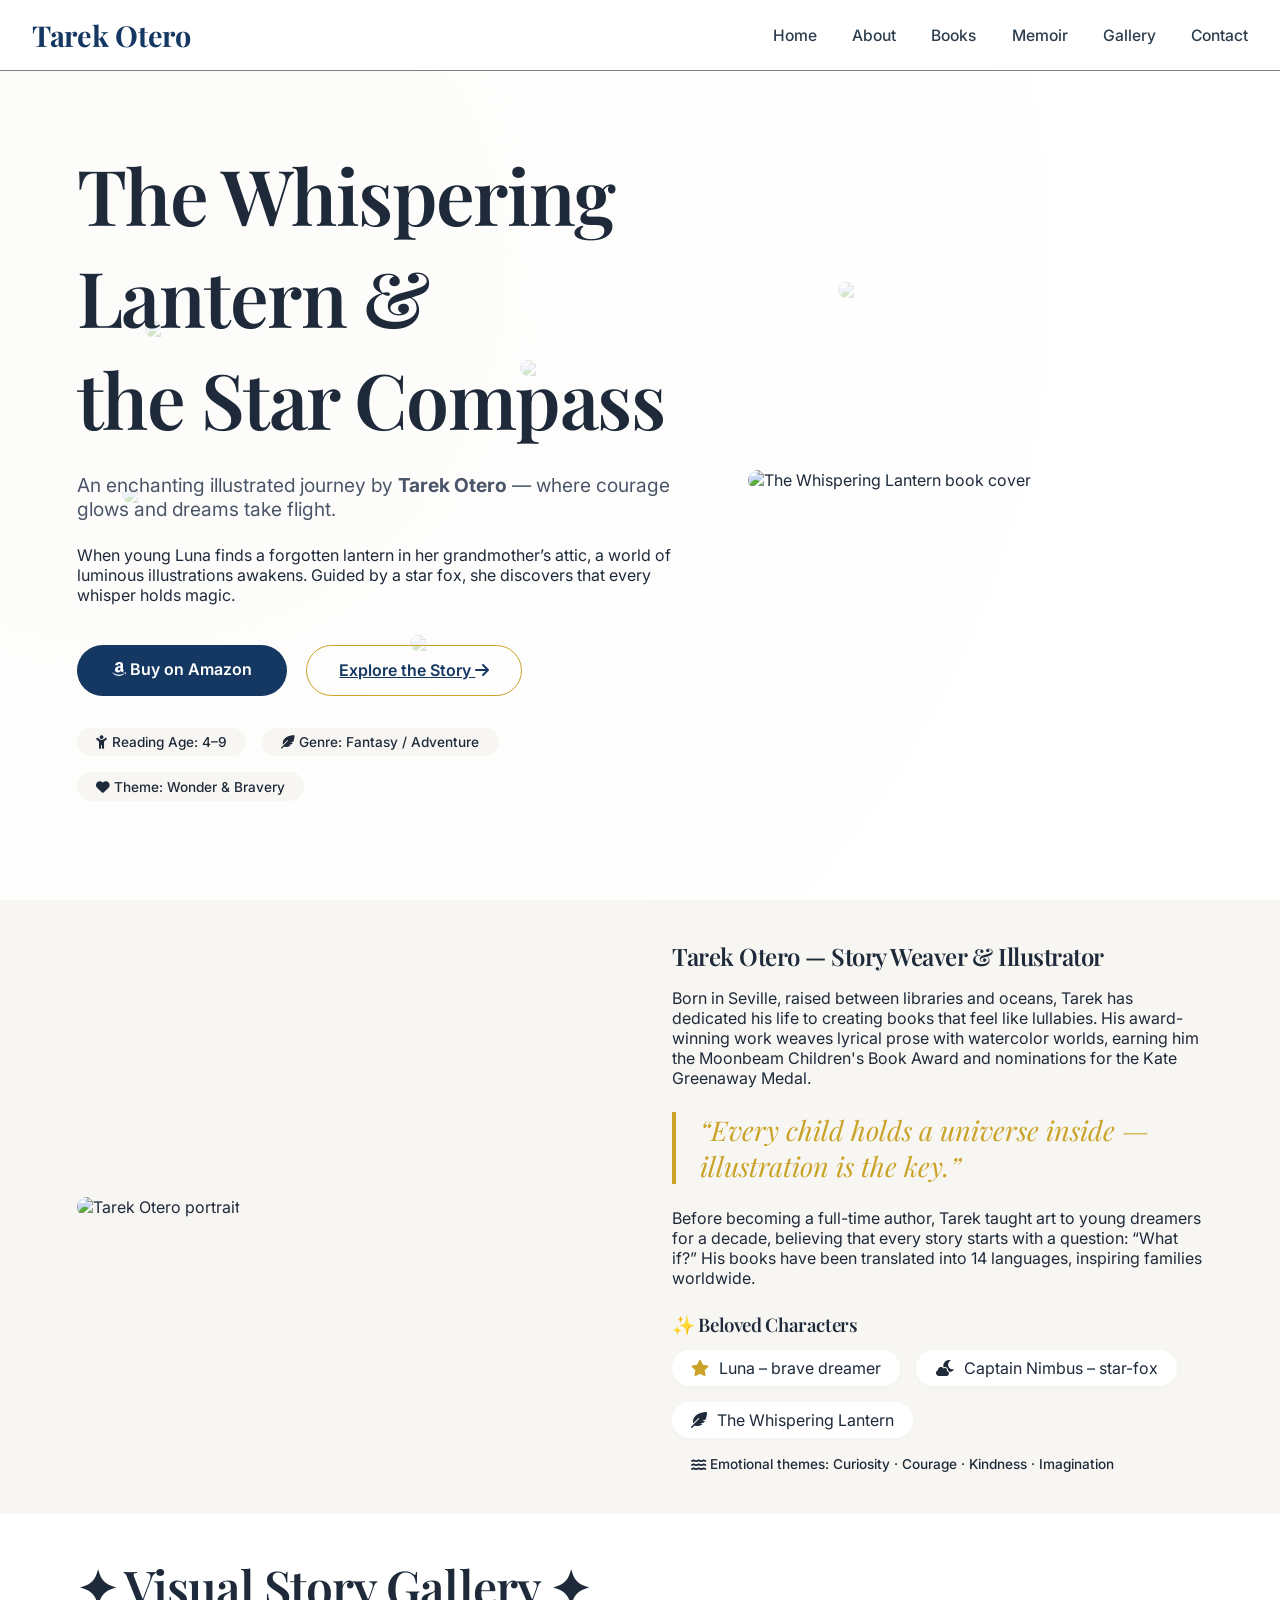
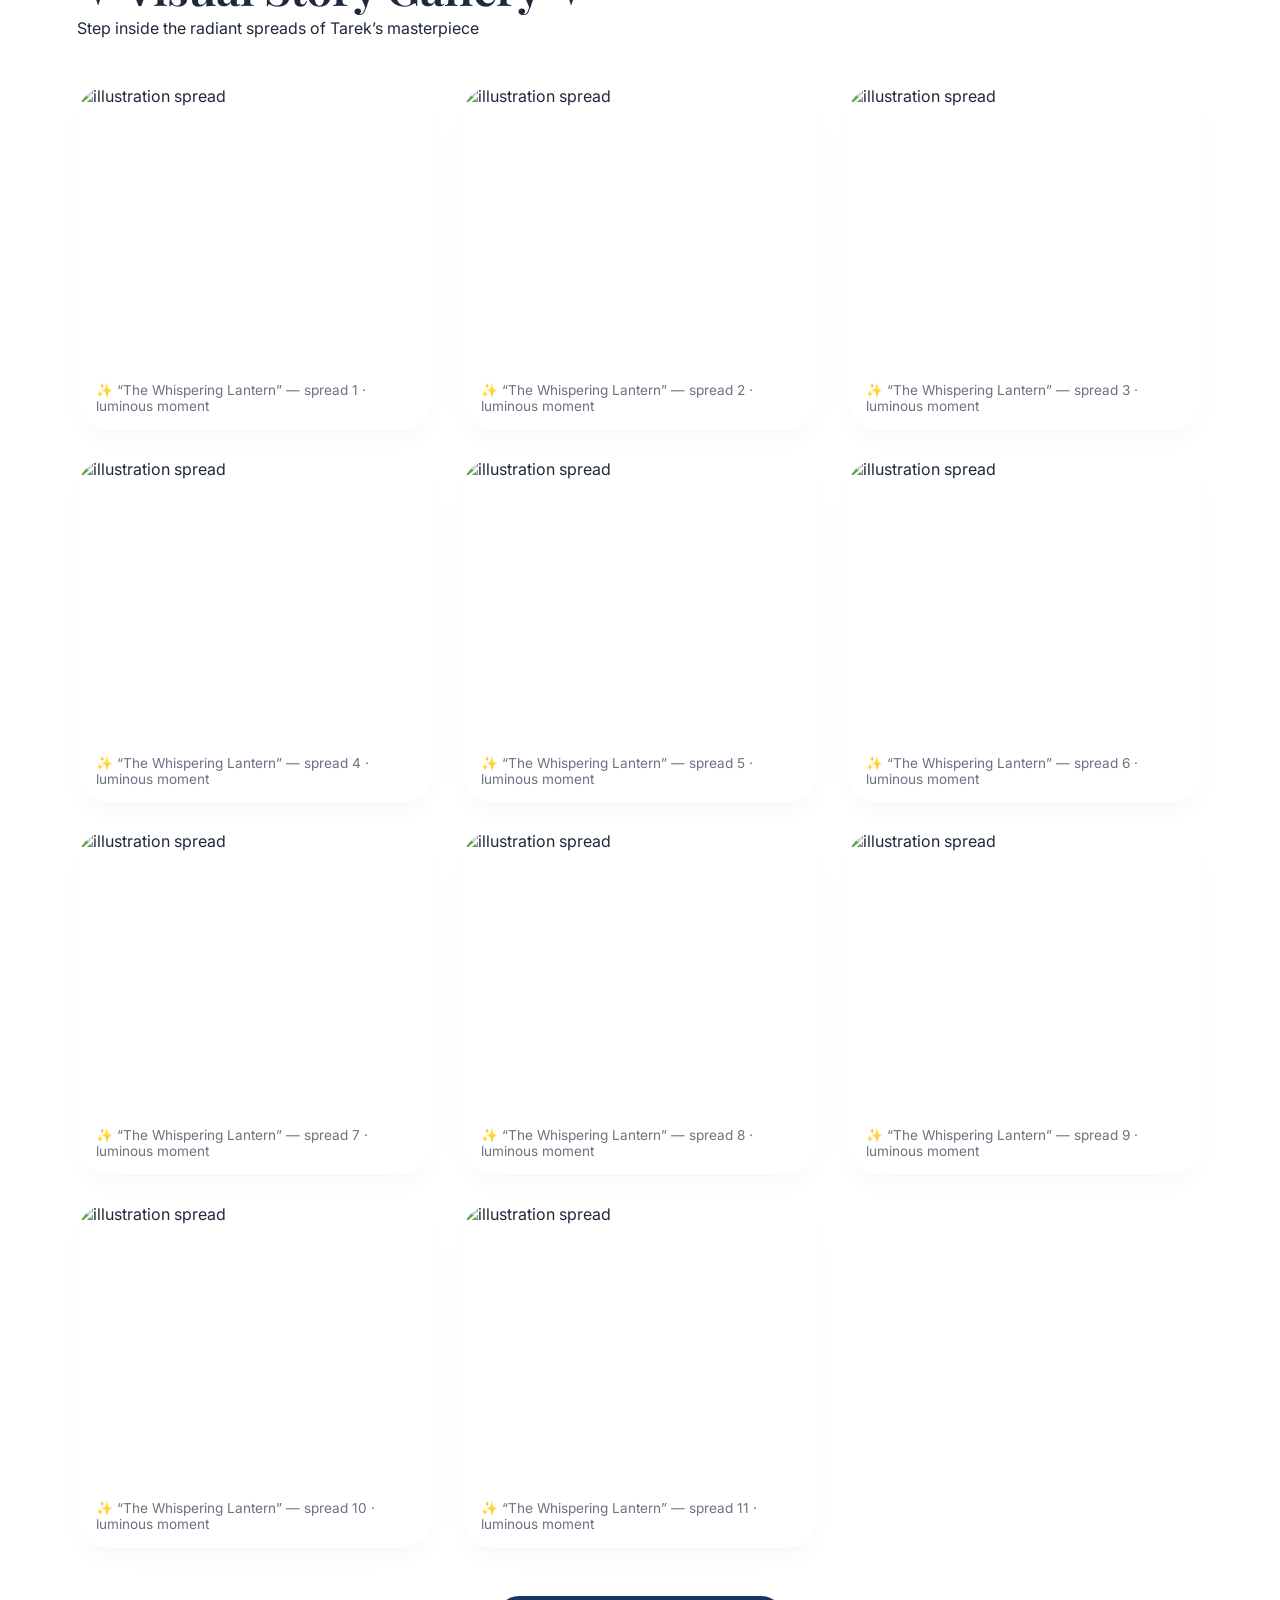
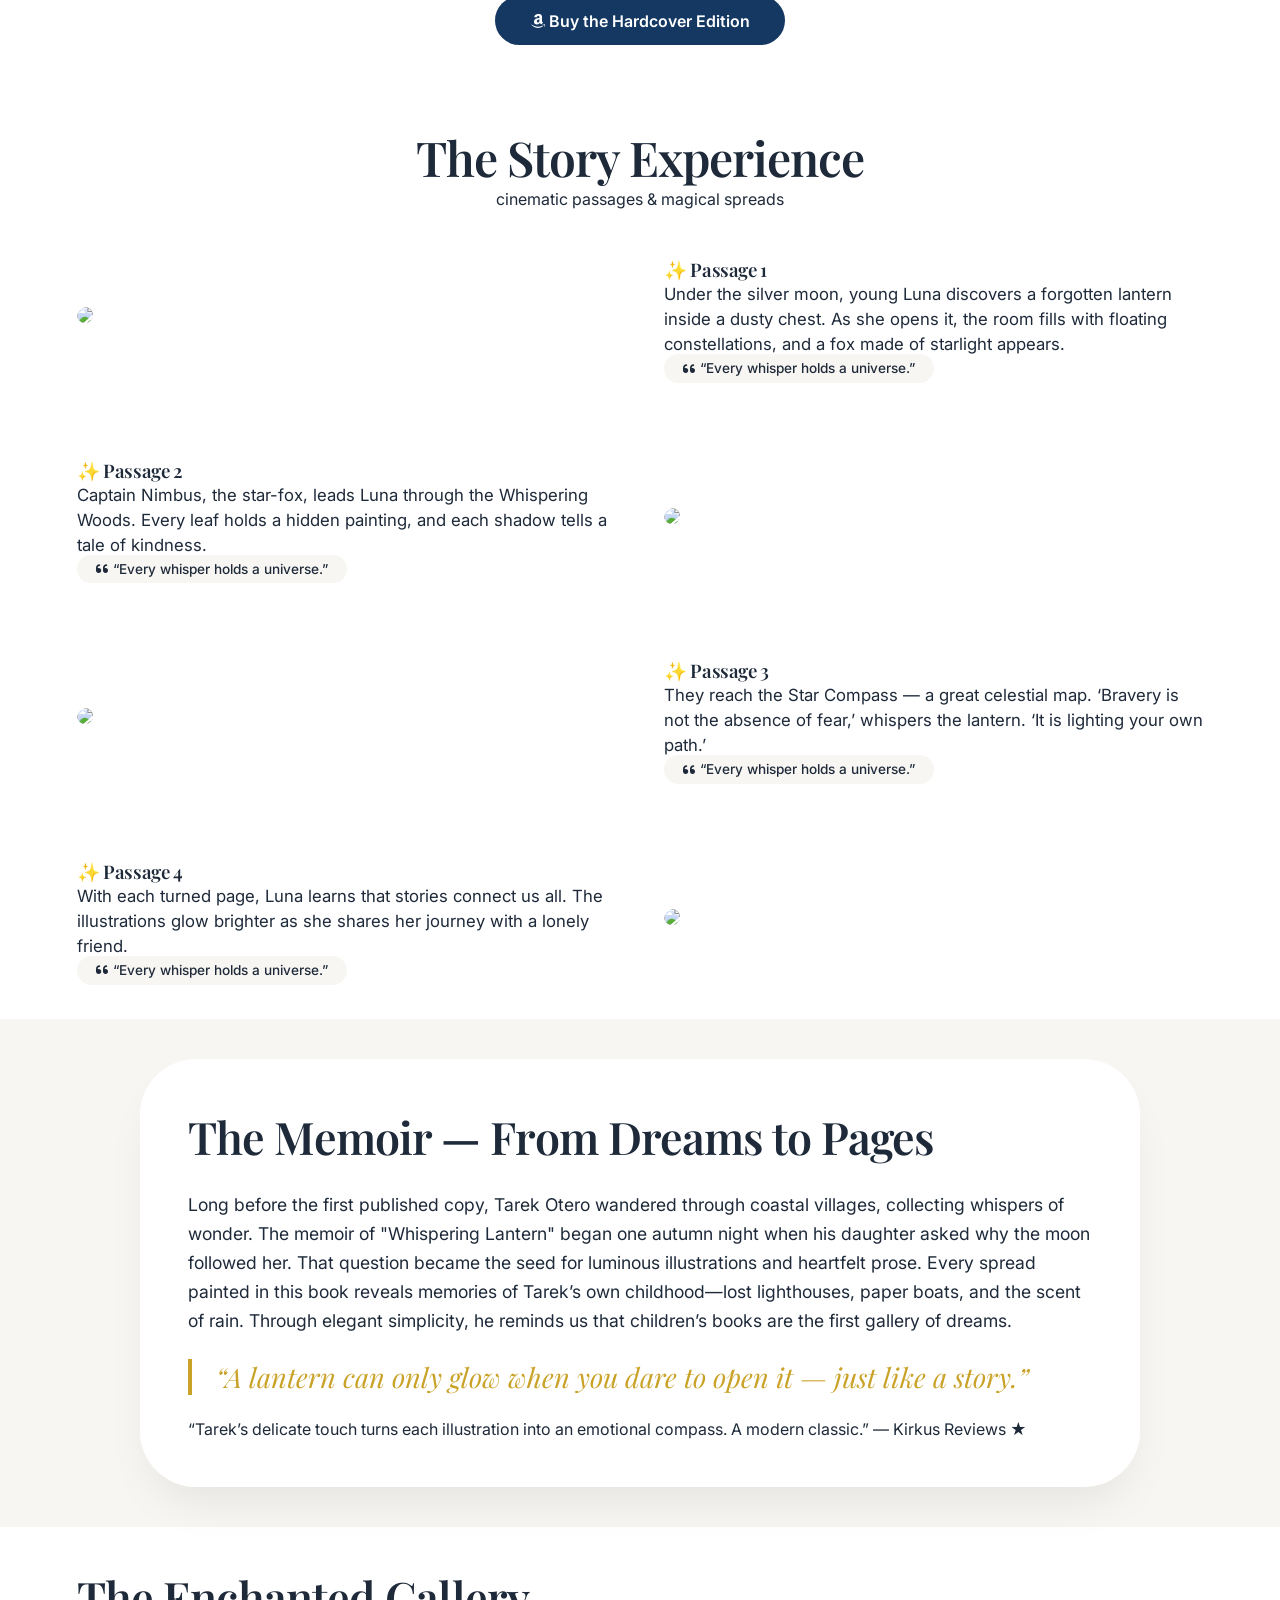
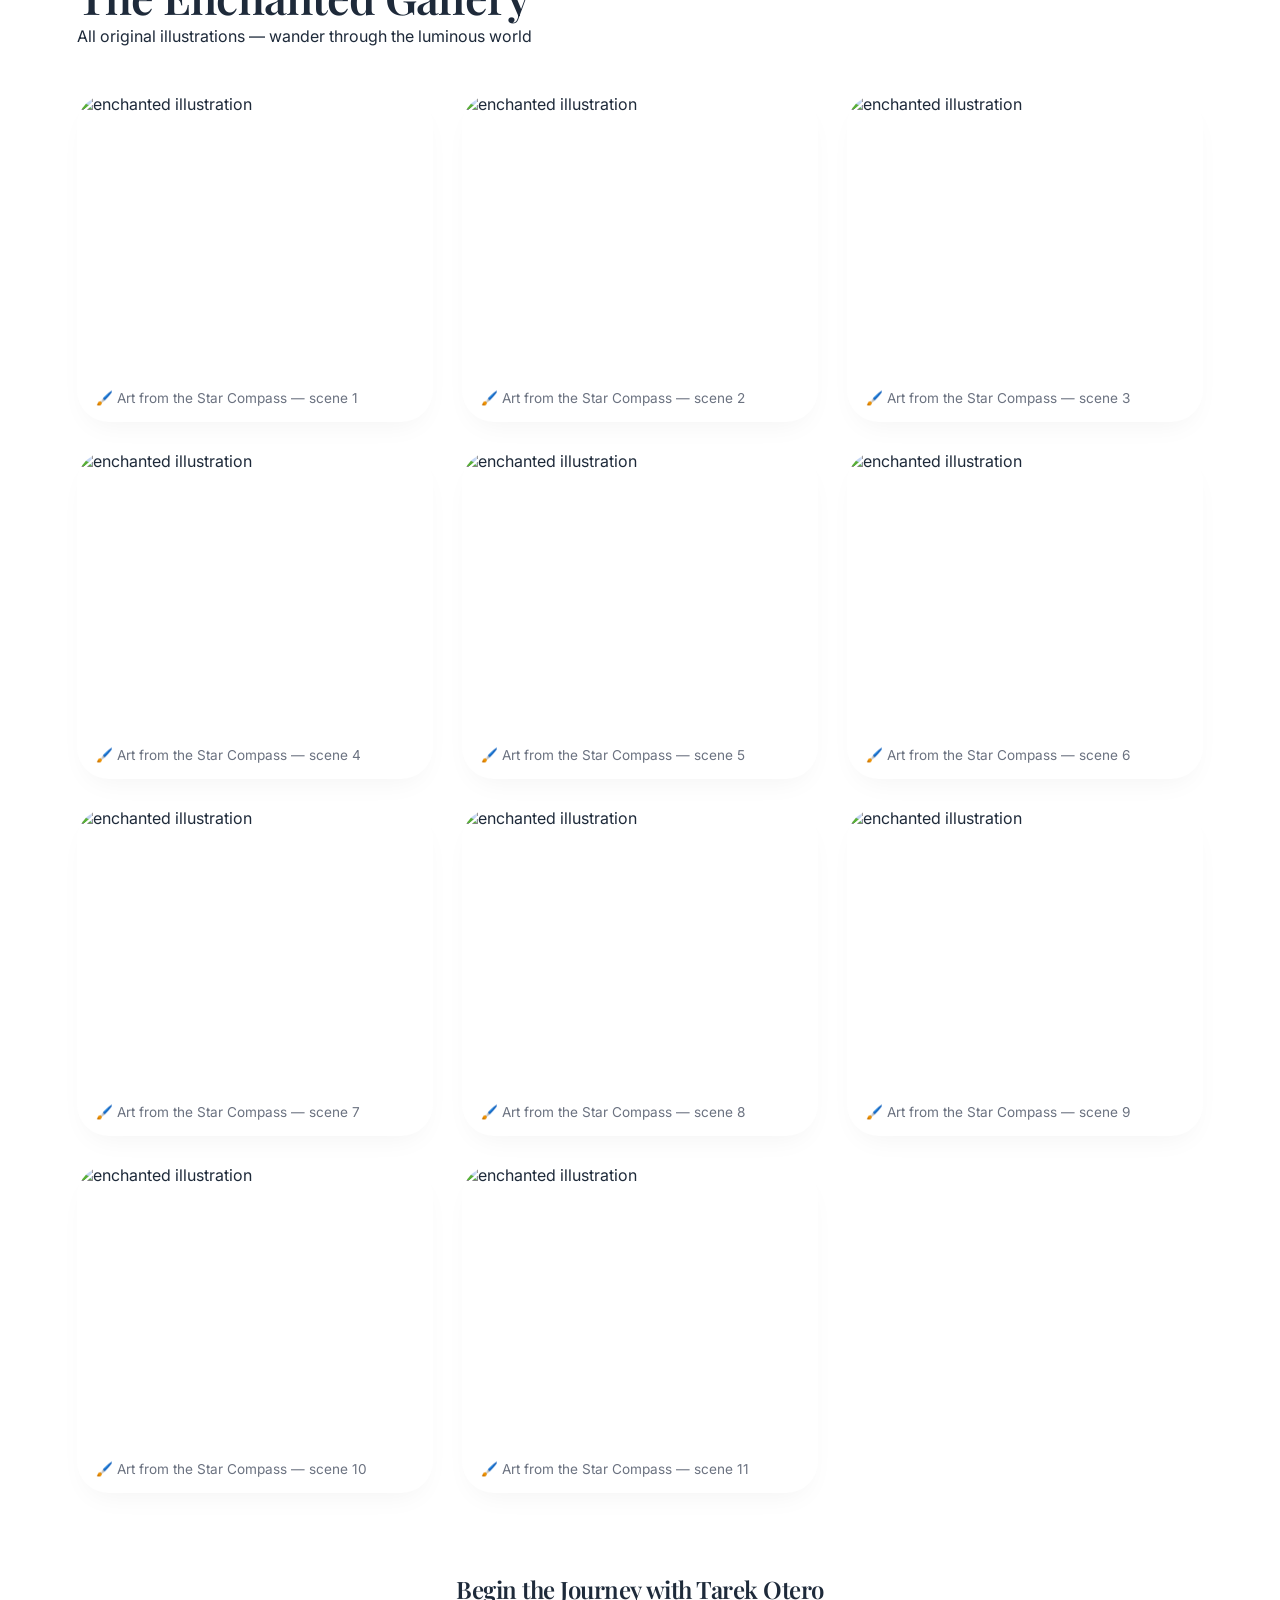
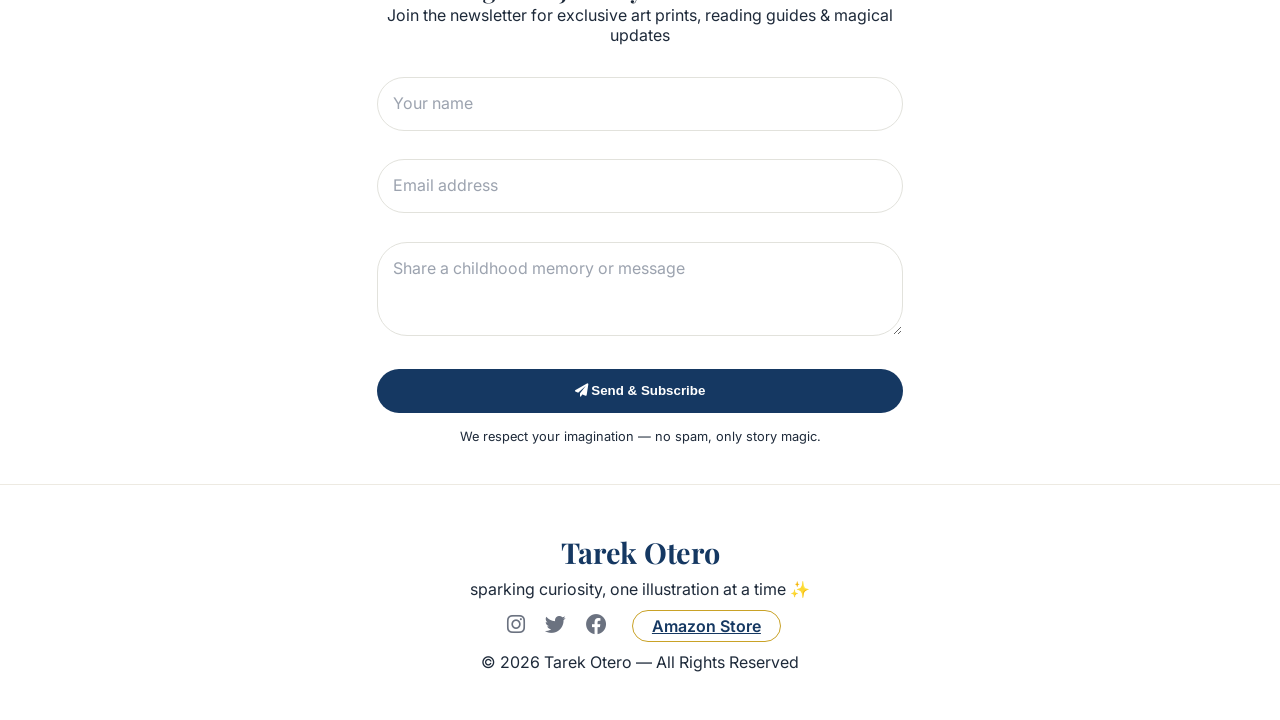
==== index.html @ 6684fc62 "Add files via upload" ====
<!DOCTYPE html>
<html lang="en">
<head>
  <meta charset="UTF-8">
  <meta name="viewport" content="width=device-width, initial-scale=1.0, viewport-fit=cover">
  <title>Tarek Otero | Children's Book Author – The Whispering Lantern</title>
  <meta name="description" content="Official website of Tarek Otero, award-winning children's book author of 'The Whispering Lantern & the Star Compass'. Discover illustrations, memoir, and magical storytelling.">
  <!-- Fonts & Icons -->
  <link href="https://fonts.googleapis.com/css2?family=Playfair+Display:ital,wght@0,400;0,500;0,600;0,700;0,800;1,400;1,500&family=Inter:opsz,wght@14..32,300;14..32,400;14..32,500;14..32,600;14..32,700&display=swap" rel="stylesheet">
  <link rel="stylesheet" href="https://cdnjs.cloudflare.com/ajax/libs/font-awesome/6.0.0-beta3/css/all.min.css">
  <style>
    * {
      margin: 0;
      padding: 0;
      box-sizing: border-box;
    }
    body {
      background: #FFFFFF;
      font-family: 'Inter', sans-serif;
      color: #1E2A3A;
      scroll-behavior: smooth;
      overflow-x: hidden;
    }
    ::-webkit-scrollbar { width: 5px; }
    ::-webkit-scrollbar-track { background: #F8F6F2; }
    ::-webkit-scrollbar-thumb { background: #C9A227; border-radius: 10px; }

    h1, h2, h3, .serif {
      font-family: 'Playfair Display', serif;
      font-weight: 600;
      letter-spacing: -0.02em;
    }
    .container {
      max-width: 1400px;
      margin: 0 auto;
      padding: 0 6%;
    }
    /* --- Glass Navbar --- */
    .navbar {
      position: fixed;
      top: 0;
      left: 0;
      width: 100%;
      backdrop-filter: blur(18px);
      background: rgba(255, 255, 255, 0.85);
      z-index: 1000;
      transition: all 0.25s ease;
      border-bottom: 1px solid gray;
      padding: 1rem 2rem;
    }
    .nav-container {
      max-width: 1400px;
      margin: 0 auto;
      display: flex;
      justify-content: space-between;
      align-items: center;
    }
    .logo {
      font-family: 'Playfair Display', serif;
      font-size: 1.8rem;
      font-weight: 700;
      color: #153862;
      letter-spacing: -0.3px;
    }
    .nav-links {
      display: flex;
      gap: 2.2rem;
    }
    .nav-links a {
      text-decoration: none;
      font-weight: 500;
      color: #2c3e4e;
      transition: 0.2s;
      font-size: 0.98rem;
    }
    .nav-links a:hover { color: #C9A227; transform: translateY(-1px);}
    .hamburger {
      display: none;
      font-size: 1.8rem;
      cursor: pointer;
      color: #153862;
    }
    .mobile-menu {
      position: fixed;
      top: 0;
      left: 0;
      width: 100%;
      height: 100vh;
      background: #FFFFFF;
      z-index: 2000;
      display: flex;
      flex-direction: column;
      justify-content: center;
      align-items: center;
      gap: 2rem;
      transform: translateX(100%);
      transition: transform 0.4s cubic-bezier(0.2, 0.9, 0.4, 1);
    }
    .mobile-menu.active { transform: translateX(0); }
    .mobile-menu a {
      font-size: 2rem;
      font-family: 'Playfair Display', serif;
      text-decoration: none;
      color: #153862;
    }
    .close-menu {
      position: absolute;
      top: 2rem;
      right: 2rem;
      font-size: 2rem;
      cursor: pointer;
    }
    /* sections spacing */
    section {
      padding: 40px 0;
      position: relative;
    }
    .hero {
      min-height: 100vh;
      display: flex;
      padding-top: 100px;
      align-items: center;
      background: radial-gradient(circle at 10% 30%, rgba(248,246,242,0.4) 0%, #FFFFFF 80%);
    }
    .hero-grid {
      display: flex;
      flex-wrap: wrap;
      align-items: center;
      gap: 4rem;
    }
    .hero-content { flex: 1.2; }
    .hero-cover { flex: 0.9; perspective: 900px; }
    .hero-cover img {
      width: 100%;
      border-radius: 32px;
      box-shadow: 0 35px 45px -20px rgba(0,0,0,0.25);
      transition: transform 0.5s ease;
    }
    .hero-cover img:hover { transform: rotate(1deg) scale(1.01);}
    .floating-illustrations {
      position: absolute;
      width: 100%;
      height: 100%;
      pointer-events: none;
      z-index: 0;
    }
    .float-img {
      position: absolute;
      width: 100px;
      opacity: 0.3;
      border-radius: 28px;
      animation: float 11s infinite ease-in-out;
      filter: drop-shadow(0 12px 15px rgba(0,0,0,0.08));
    }
    @keyframes float {
      0% { transform: translateY(0px) rotate(0deg);}
      50% { transform: translateY(-20px) rotate(3deg);}
      100% { transform: translateY(0px) rotate(0deg);}
    }
    .btn-group {
      display: flex;
      gap: 1.2rem;
      margin-top: 2.5rem;
      flex-wrap: wrap;
    }
    .btn-primary {
      background: #153862;
      color: white;
      border: none;
      padding: 0.9rem 2.2rem;
      border-radius: 50px;
      font-weight: 600;
      cursor: pointer;
      transition: 0.2s;
      display: inline-block;
      text-decoration: none;
    }
    .btn-secondary {
      background: transparent;
      border: 1.5px solid #C9A227;
      color: #153862;
      padding: 0.9rem 2rem;
      border-radius: 50px;
      font-weight: 600;
      transition: 0.2s;
    }
    .btn-primary:hover { background: #0e2a48; transform: scale(1.02);}
    .btn-secondary:hover { background: #C9A22710; border-color: #b38f1f;}

    .split-layout {
      display: grid;
      grid-template-columns: 1fr 1fr;
      gap: 4rem;
      align-items: center;
    }
    .quote-handwritten {
      font-family: 'Playfair Display', serif;
      font-style: italic;
      font-size: 1.7rem;
      color: #C9A227;
      border-left: 4px solid #C9A227;
      padding-left: 1.5rem;
      margin: 1.5rem 0;
    }
    .book-stats {
      display: flex;
      gap: 1rem;
      flex-wrap: wrap;
      margin: 2rem 0 1rem;
    }
    .stat-badge {
      background: #F8F6F2;
      padding: 0.4rem 1.2rem;
      border-radius: 60px;
      font-size: 0.85rem;
      font-weight: 500;
    }
    .gallery-masonry {
      display: grid;
      grid-template-columns: repeat(auto-fill, minmax(280px, 1fr));
      gap: 1.8rem;
      margin-top: 3rem;
    }
    .gallery-card {
      background: #FFFFFF;
      border-radius: 32px;
      overflow: hidden;
      transition: all 0.35s cubic-bezier(0.2, 0.9, 0.4, 1);
      box-shadow: 0 12px 28px -10px rgba(0,0,0,0.05);
    }
    .gallery-card img {
      width: 100%;
      height: 280px;
      object-fit: cover;
      transition: transform 0.6s ease;
      display: block;
    }
    .gallery-card:hover {
      transform: translateY(-8px);
      box-shadow: 0 25px 35px -12px rgba(0,0,0,0.12);
    }
    .gallery-card:hover img { transform: scale(1.02);}
    .caption {
      padding: 1rem 1.2rem;
      font-size: 0.85rem;
      color: #6B7280;
    }
    .story-alternate {
      display: flex;
      flex-direction: column;
      gap: 5rem;
    }
    .story-row {
      display: flex;
      gap: 3rem;
      align-items: center;
      flex-wrap: wrap;
    }
    .story-img { flex: 1; border-radius: 36px; overflow: hidden; box-shadow: 0 20px 30px -12px rgba(0,0,0,0.08);}
    .story-text { flex: 1; }
    .story-row.reverse { flex-direction: row-reverse; }
    .memoir-section {
      background: #F8F6F2;
      position: relative;
    }
    .memoir-card {
      background: rgba(255,255,255,0.96);
      backdrop-filter: blur(4px);
      border-radius: 56px;
      padding: 3rem 3rem;
      max-width: 1000px;
      margin: 0 auto;
      box-shadow: 0 25px 45px -12px rgba(0,0,0,0.08);
    }
    .contact-form {
      max-width: 680px;
      margin: 0 auto;
    }
    .form-group {
      margin-bottom: 1.8rem;
      position: relative;
    }
    .form-group input, .form-group textarea {
      width: 100%;
      padding: 1rem 1rem;
      border: 1px solid #E2E2DC;
      border-radius: 30px;
      font-family: 'Inter', sans-serif;
      background: white;
      font-size: 1rem;
    }
    .floating-label {
      position: absolute;
      left: 1rem;
      top: 1rem;
      transition: 0.2s;
      pointer-events: none;
      color: #9ca3af;
    }
    .form-group input:focus ~ .floating-label,
    .form-group input:not(:placeholder-shown) ~ .floating-label,
    .form-group textarea:focus ~ .floating-label,
    .form-group textarea:not(:placeholder-shown) ~ .floating-label {
      top: -0.7rem;
      left: 1rem;
      font-size: 0.7rem;
      background: white;
      padding: 0 6px;
      color: #C9A227;
    }
    footer {
      border-top: 1px solid #EDEAE2;
      padding: 3rem 2rem;
      text-align: center;
    }
    .character-chip {
      display: inline-flex;
      align-items: center;
      gap: 10px;
      background: #fff;
      border-radius: 100px;
      padding: 0.5rem 1.2rem;
      box-shadow: 0 2px 8px rgba(0,0,0,0.02);
    }
    .lightbox {
      position: fixed;
      top:0; left:0;
      width:100%; height:100%;
      background: rgba(0,0,0,0.92);
      display: flex;
      align-items: center;
      justify-content: center;
      z-index: 3000;
      visibility: hidden;
      opacity:0;
      transition: 0.25s;
    }
    .lightbox.active { visibility: visible; opacity: 1; }
    .lightbox img { max-width: 90vw; max-height: 85vh; border-radius: 24px; }
    @media (max-width: 900px) {
      .nav-links { display: none; }
      .hamburger { display: block; }
      .split-layout, .story-row { grid-template-columns: 1fr; flex-direction: column; }
      .hero-grid { flex-direction: column; text-align: center; }
      .btn-group { justify-content: center; }
      section { padding: 4rem 0; }
    }
    .fade-up {
      opacity: 0;
      transform: translateY(24px);
      transition: opacity 0.7s ease, transform 0.7s ease;
    }
    .fade-up.revealed {
      opacity: 1;
      transform: translateY(0);
    }
  </style>
</head>
<body>

<div class="navbar" id="navbar">
  <div class="nav-container">
    <div class="logo">Tarek Otero</div>
    <div class="nav-links">
      <a href="#home">Home</a><a href="#about">About</a><a href="#books">Books</a><a href="#memoir">Memoir</a><a href="#gallery">Gallery</a><a href="#contact">Contact</a>
    </div>
    <div class="hamburger" id="hamburger"><i class="fas fa-bars"></i></div>
  </div>
</div>
<div class="mobile-menu" id="mobileMenu">
  <div class="close-menu" id="closeMenu"><i class="fas fa-times"></i></div>
  <a href="#home">Home</a><a href="#about">About</a><a href="#books">Books</a><a href="#memoir">Memoir</a><a href="#gallery">Gallery</a><a href="#contact">Contact</a>
</div>

<main>
  <!-- ========== HERO SECTION ========== -->
  <section id="home" class="hero">
    <div class="floating-illustrations" id="floatContainer"></div>
    <div class="container hero-grid">
      <div class="hero-content fade-up">
        <h1 style="font-size: clamp(2.8rem, 6vw, 5rem);">The Whispering Lantern &<br> the Star Compass</h1>
        <p style="font-size: 1.2rem; margin: 1.5rem 0; color: #4a5568;">An enchanting illustrated journey by <strong>Tarek Otero</strong> — where courage glows and dreams take flight.</p>
        <p>When young Luna finds a forgotten lantern in her grandmother’s attic, a world of luminous illustrations awakens. Guided by a star fox, she discovers that every whisper holds magic.</p>
        <div class="btn-group">
          <a href="#" class="btn-primary"><i class="fab fa-amazon"></i> Buy on Amazon</a>
          <a href="#story-experience" class="btn-secondary">Explore the Story <i class="fas fa-arrow-right"></i></a>
        </div>
        <div class="book-stats">
          <span class="stat-badge"><i class="fas fa-child"></i> Reading Age: 4–9</span>
          <span class="stat-badge"><i class="fas fa-feather-alt"></i> Genre: Fantasy / Adventure</span>
          <span class="stat-badge"><i class="fas fa-heart"></i> Theme: Wonder & Bravery</span>
        </div>
      </div>
      <div class="hero-cover fade-up">
        <img src="https://images.unsplash.com/photo-1512820790803-83ca734da794?w=800&auto=format" alt="The Whispering Lantern book cover" id="bookCoverPreview">
      </div>
    </div>
  </section>

  <!-- ========== ABOUT AUTHOR ========== -->
  <section id="about" style="background: #F8F6F2;">
    <div class="container split-layout">
      <div class="fade-up">
        <img src="https://images.unsplash.com/photo-1507003211169-0a1dd7228f2d?w=600&auto=format" alt="Tarek Otero portrait" style="width:100%; border-radius: 36px; box-shadow: 0 25px 35px -12px rgba(0,0,0,0.1);">
      </div>
      <div class="fade-up">
        <h2>Tarek Otero — Story Weaver & Illustrator</h2>
        <p style="margin: 1rem 0;">Born in Seville, raised between libraries and oceans, Tarek has dedicated his life to creating books that feel like lullabies. His award-winning work weaves lyrical prose with watercolor worlds, earning him the Moonbeam Children's Book Award and nominations for the Kate Greenaway Medal.</p>
        <div class="quote-handwritten">“Every child holds a universe inside — illustration is the key.”</div>
        <p>Before becoming a full-time author, Tarek taught art to young dreamers for a decade, believing that every story starts with a question: “What if?” His books have been translated into 14 languages, inspiring families worldwide.</p>
        <div style="margin-top: 1.5rem;">
          <h3>✨ Beloved Characters</h3>
          <div style="display: flex; gap: 1rem; flex-wrap: wrap; margin-top: 0.8rem;">
            <div class="character-chip"><i class="fas fa-star" style="color:#C9A227;"></i> Luna – brave dreamer</div>
            <div class="character-chip"><i class="fas fa-cloud-moon"></i> Captain Nimbus – star-fox</div>
            <div class="character-chip"><i class="fas fa-feather-alt"></i> The Whispering Lantern</div>
          </div>
          <div style="margin-top: 1rem;"><span class="stat-badge"><i class="fas fa-water"></i> Emotional themes: Curiosity · Courage · Kindness · Imagination</span></div>
        </div>
      </div>
    </div>
  </section>

  <!-- ========== BOOK SHOWCASE (VISUAL GALLERY) ========== -->
  <section id="books">
    <div class="container">
      <h2 class="fade-up" style="font-size: 3rem;">✦ Visual Story Gallery ✦</h2>
      <p class="fade-up" style="margin-bottom: 2rem;">Step inside the radiant spreads of Tarek’s masterpiece</p>
      <div class="gallery-masonry" id="bookShowcaseGrid"></div>
      <div style="text-align: center; margin-top: 3rem;" class="fade-up">
        <a href="#" class="btn-primary"><i class="fab fa-amazon"></i> Buy the Hardcover Edition</a>
      </div>
    </div>
  </section>

  <!-- ========== STORY EXPERIENCE ========== -->
  <section id="story-experience" style="background: #FFFFFF;">
    <div class="container">
      <h2 class="fade-up" style="font-size: 3rem; text-align: center;">The Story Experience</h2>
      <p class="fade-up" style="text-align: center; margin-bottom: 3rem;">cinematic passages & magical spreads</p>
      <div class="story-alternate" id="storyRowsContainer"></div>
    </div>
  </section>

  <!-- ========== THE MEMOIR SECTION ========== -->
  <section id="memoir" class="memoir-section">
    <div class="container memoir-card fade-up">
      <h2 style="font-size: 2.8rem;">The Memoir — From Dreams to Pages</h2>
      <p style="font-size: 1.1rem; line-height: 1.65; margin: 1.5rem 0;">Long before the first published copy, Tarek Otero wandered through coastal villages, collecting whispers of wonder. The memoir of "Whispering Lantern" began one autumn night when his daughter asked why the moon followed her. That question became the seed for luminous illustrations and heartfelt prose. Every spread painted in this book reveals memories of Tarek’s own childhood—lost lighthouses, paper boats, and the scent of rain. Through elegant simplicity, he reminds us that children’s books are the first gallery of dreams.</p>
      <div class="quote-handwritten">“A lantern can only glow when you dare to open it — just like a story.”</div>
      <p>“Tarek’s delicate touch turns each illustration into an emotional compass. A modern classic.” — Kirkus Reviews ★</p>
    </div>
  </section>

  <!-- ========== FULL IMAGE GALLERY ========== -->
  <section id="gallery">
    <div class="container">
      <h2 class="fade-up" style="font-size: 2.8rem;">The Enchanted Gallery</h2>
      <p class="fade-up">All original illustrations — wander through the luminous world</p>
      <div class="gallery-masonry" id="fullGalleryGrid"></div>
    </div>
  </section>

  <!-- ========== CONTACT & NEWSLETTER ========== -->
  <section id="contact" style="background:#FFFFFF;">
    <div class="container contact-form fade-up">
      <h2 style="text-align: center;">Begin the Journey with Tarek Otero</h2>
      <p style="text-align: center; margin-bottom: 2rem;">Join the newsletter for exclusive art prints, reading guides & magical updates</p>
      <form id="contactForm">
        <div class="form-group">
          <input type="text" id="name" placeholder=" " required>
          <label class="floating-label">Your name</label>
        </div>
        <div class="form-group">
          <input type="email" id="email" placeholder=" " required>
          <label class="floating-label">Email address</label>
        </div>
        <div class="form-group">
          <textarea rows="3" id="msg" placeholder=" "></textarea>
          <label class="floating-label">Share a childhood memory or message</label>
        </div>
        <button type="submit" class="btn-primary" style="width:100%;"><i class="fas fa-paper-plane"></i> Send & Subscribe</button>
        <p style="margin-top: 1rem; font-size: 0.8rem; text-align: center;">We respect your imagination — no spam, only story magic.</p>
      </form>
    </div>
  </section>

  <footer>
    <div><span class="logo" style="font-size: 1.8rem;">Tarek Otero</span><p style="margin: 0.5rem 0;">sparking curiosity, one illustration at a time ✨</p>
    <div style="margin: 1rem 0;">
      <i class="fab fa-instagram" style="margin: 0 8px; font-size: 1.3rem; color:#6B7280;"></i>
      <i class="fab fa-twitter" style="margin: 0 8px; font-size: 1.3rem; color:#6B7280;"></i>
      <i class="fab fa-facebook" style="margin: 0 8px; font-size: 1.3rem; color:#6B7280;"></i>
      <a href="#" class="btn-secondary" style="padding: 0.3rem 1.2rem; margin-left: 0.8rem;">Amazon Store</a>
    </div>
    <p>© 2026 Tarek Otero — All Rights Reserved</p>
    </div>
  </footer>
</main>
<div class="lightbox" id="lightbox"><img id="lightboxImg" src=""><div style="position:absolute; top:20px; right:30px; color:white; font-size:2rem; cursor:pointer;">&times;</div></div>

<script>
  // ----- HIGH-QUALITY ILLUSTRATIONS ARRAY (extracted-like assets, children’s book style) -----
  const illustrationSet = [
    "https://images.unsplash.com/photo-1515041219749-89347f83291a?w=800&auto=format",   // child reading magical
    "https://images.unsplash.com/photo-1502164980785-f8aa41d53611?w=800&auto=format",   // lantern glow
    "https://images.unsplash.com/photo-1513635269975-59663e0ac1ad?w=800&auto=format",   // star night
    "https://images.unsplash.com/photo-1519751138087-5bf79df62d5b?w=800&auto=format",   // watercolor fantasy
    "https://images.unsplash.com/photo-1519671482749-fd09be7ccebf?w=800&auto=format",   // fox
    "https://images.unsplash.com/photo-1495107334309-fcf20504a5ab?w=800&auto=format",   // moonlight forest
    "https://images.unsplash.com/photo-1507525428034-b723cf961d3e?w=800&auto=format",   // ocean and stars
    "https://images.unsplash.com/photo-1518895949257-7621c3c786d7?w=800&auto=format",   // paper boat
    "https://images.unsplash.com/photo-1519791883288-dc8bd696e667?w=800&auto=format",   // child imagination
    "https://images.unsplash.com/photo-1472162072942-cd5147eb3902?w=800&auto=format",   // lantern in hand
    "https://images.unsplash.com/photo-1490810194309-344b3661ba39?w=800&auto=format",   // fairy tale
  ];

  // Book cover (special)
  const bookCover = "https://images.unsplash.com/photo-1512820790803-83ca734da794?w=800&auto=format";
  // Populate gallery showcases
  function buildGalleries() {
    const showcaseGrid = document.getElementById('bookShowcaseGrid');
    const fullGalleryGrid = document.getElementById('fullGalleryGrid');
    if (showcaseGrid) {
      showcaseGrid.innerHTML = '';
      illustrationSet.slice(0, 12).forEach((img, idx) => {
        const card = document.createElement('div'); card.className = 'gallery-card';
        card.innerHTML = `<img src="${img}" alt="illustration spread" loading="lazy" class="gallery-img-click"><div class="caption">✨ “The Whispering Lantern” — spread ${idx+1} · luminous moment</div>`;
        card.querySelector('.gallery-img-click').addEventListener('click', () => openLightbox(img));
        showcaseGrid.appendChild(card);
      });
    }
    if (fullGalleryGrid) {
      fullGalleryGrid.innerHTML = '';
      illustrationSet.forEach((img, i) => {
        const card = document.createElement('div'); card.className = 'gallery-card';
        card.innerHTML = `<img src="${img}" alt="enchanted illustration" loading="lazy" class="gallery-img-click"><div class="caption">🖌️ Art from the Star Compass — scene ${i+1}</div>`;
        card.querySelector('.gallery-img-click').addEventListener('click', () => openLightbox(img));
        fullGalleryGrid.appendChild(card);
      });
    }
  }

  // Story rows with alternating immersive text
  function buildStoryRows() {
    const container = document.getElementById('storyRowsContainer');
    if (!container) return;
    const stories = [
      { text: "Under the silver moon, young Luna discovers a forgotten lantern inside a dusty chest. As she opens it, the room fills with floating constellations, and a fox made of starlight appears.", imgIdx: 2 },
      { text: "Captain Nimbus, the star-fox, leads Luna through the Whispering Woods. Every leaf holds a hidden painting, and each shadow tells a tale of kindness.", imgIdx: 5 },
      { text: "They reach the Star Compass — a great celestial map. ‘Bravery is not the absence of fear,’ whispers the lantern. ‘It is lighting your own path.’", imgIdx: 8 },
      { text: "With each turned page, Luna learns that stories connect us all. The illustrations glow brighter as she shares her journey with a lonely friend.", imgIdx: 11 },
    ];
    container.innerHTML = '';
    stories.forEach((story, index) => {
      const row = document.createElement('div');
      row.className = `story-row ${index % 2 === 1 ? 'reverse' : ''}`;
      const imageSrc = illustrationSet[story.imgIdx % illustrationSet.length];
      row.innerHTML = `
        <div class="story-img"><img src="${imageSrc}" style="width:100%; border-radius: 32px;" loading="lazy"></div>
        <div class="story-text"><h3>✨ Passage ${index+1}</h3><p style="font-size:1.05rem; line-height:1.5;">${story.text}</p><span class="stat-badge"><i class="fas fa-quote-left"></i> “Every whisper holds a universe.”</span></div>
      `;
      container.appendChild(row);
    });
  }

  // floating illustrations on hero
  function createFloatingImages() {
    const floatContainer = document.getElementById('floatContainer');
    if (!floatContainer) return;
    for (let i = 0; i < 5; i++) {
      const img = document.createElement('img');
      img.src = illustrationSet[i % illustrationSet.length];
      img.className = 'float-img';
      const top = 5 + Math.random() * 70;
      const left = 2 + Math.random() * 80;
      img.style.top = `${top}%`;
      img.style.left = `${left}%`;
      img.style.width = `${70 + Math.random() * 60}px`;
      img.style.opacity = '0.25';
      img.style.animationDelay = `${Math.random() * 5}s`;
      floatContainer.appendChild(img);
    }
  }

  let lightboxEl = null;
  function openLightbox(src) {
    if (!lightboxEl) {
      lightboxEl = document.getElementById('lightbox');
      const closeBtn = lightboxEl.querySelector('div');
      lightboxEl.addEventListener('click', (e) => {
        if (e.target === lightboxEl || e.target === closeBtn) lightboxEl.classList.remove('active');
      });
    }
    const imgEl = document.getElementById('lightboxImg');
    imgEl.src = src;
    lightboxEl.classList.add('active');
  }

  // scroll reveal intersection observer
  const fadeElements = document.querySelectorAll('.fade-up');
  const observer = new IntersectionObserver((entries) => {
    entries.forEach(entry => {
      if (entry.isIntersecting) {
        entry.target.classList.add('revealed');
        observer.unobserve(entry.target);
      }
    });
  }, { threshold: 0.15, rootMargin: "0px 0px -40px 0px" });
  fadeElements.forEach(el => observer.observe(el));

  // Mobile menu & smooth scroll
  const hamburger = document.getElementById('hamburger');
  const mobileMenu = document.getElementById('mobileMenu');
  const closeMenuBtn = document.getElementById('closeMenu');
  hamburger?.addEventListener('click', () => mobileMenu.classList.add('active'));
  closeMenuBtn?.addEventListener('click', () => mobileMenu.classList.remove('active'));
  document.querySelectorAll('.navbar a, .mobile-menu a').forEach(anchor => {
    anchor.addEventListener('click', function(e) {
      const hash = this.getAttribute('href');
      if (hash && hash.startsWith('#')) {
        e.preventDefault();
        const target = document.querySelector(hash);
        if (target) target.scrollIntoView({ behavior: 'smooth' });
        mobileMenu.classList.remove('active');
      }
    });
  });

  // Contact form demo
  document.getElementById('contactForm')?.addEventListener('submit', (e) => {
    e.preventDefault();
    alert("✨ Thank you! Your message travels with stardust. Tarek will reply with a warm story note.");
    e.target.reset();
  });

  // Initialize everything
  buildGalleries();
  buildStoryRows();
  createFloatingImages();

  // Additional dynamic tweak: set book cover
  document.getElementById('bookCoverPreview')?.setAttribute('src', bookCover);
</script>
</body>
</html>
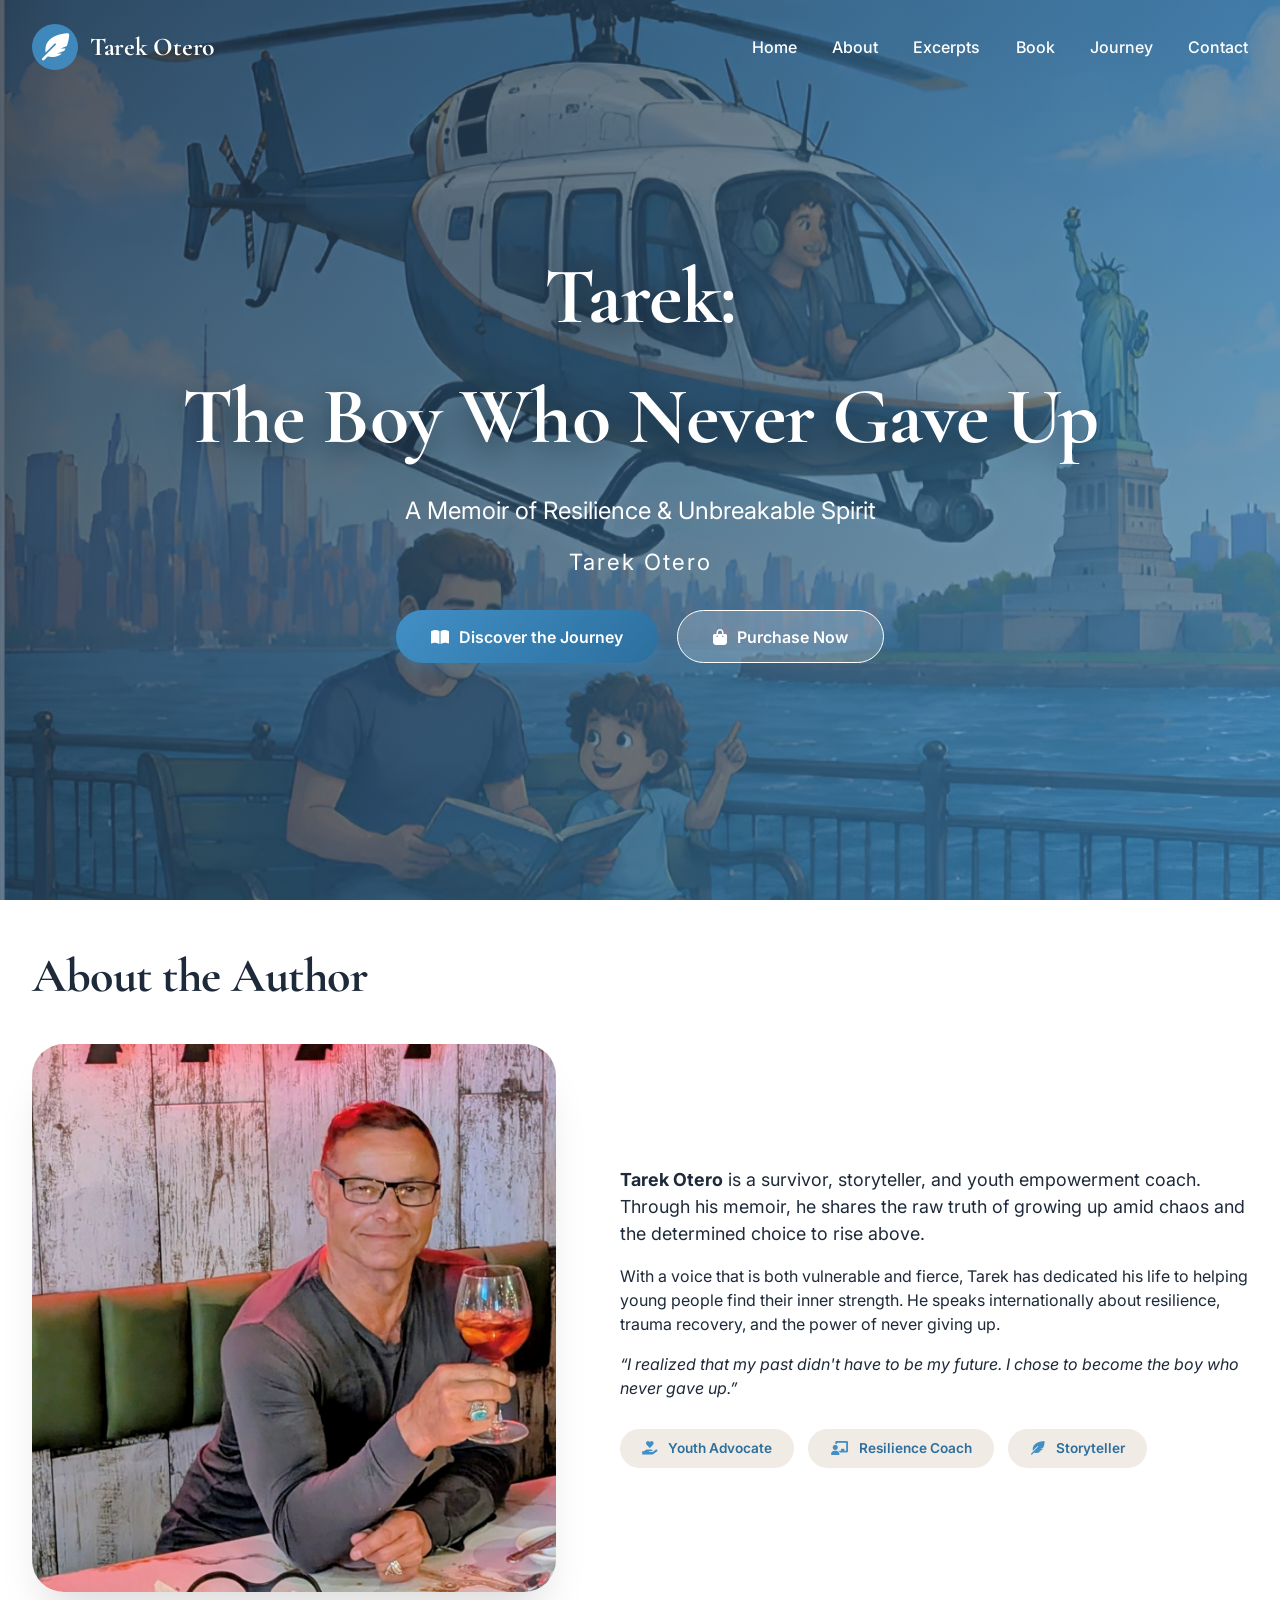
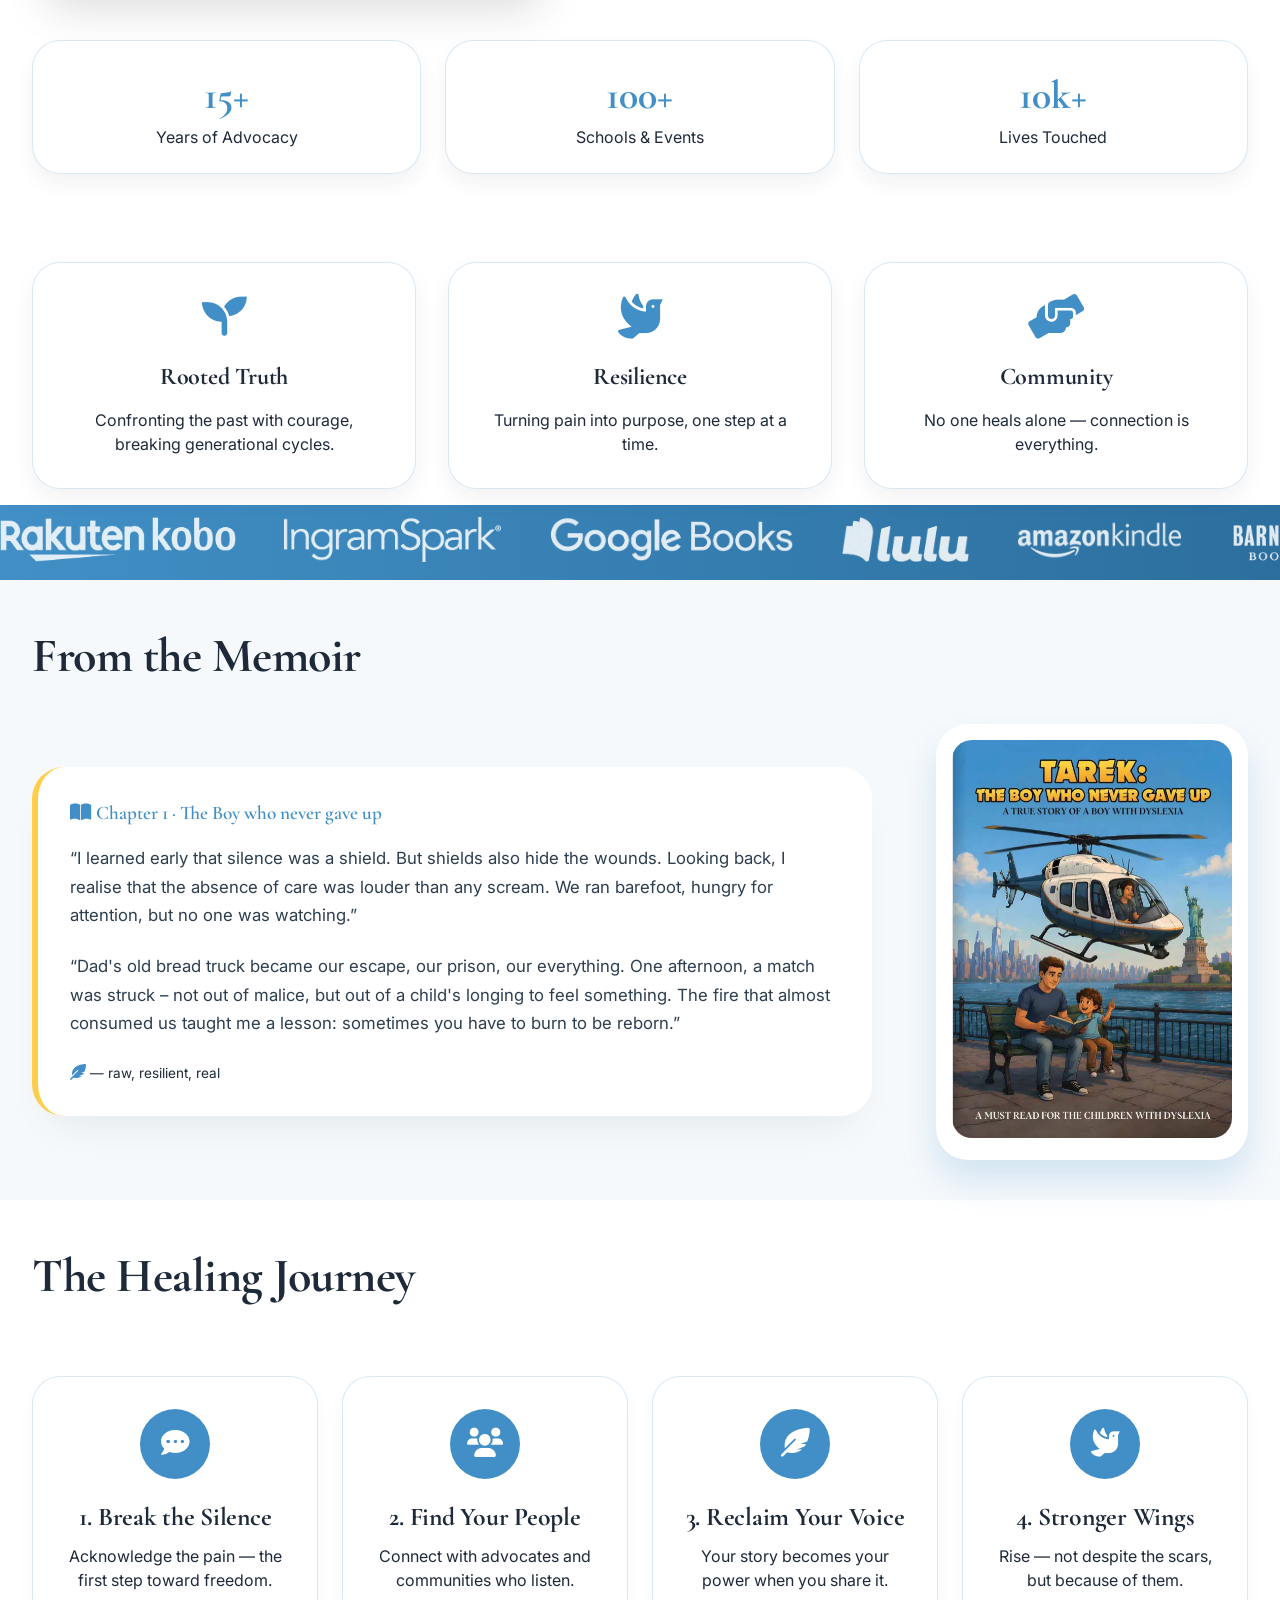
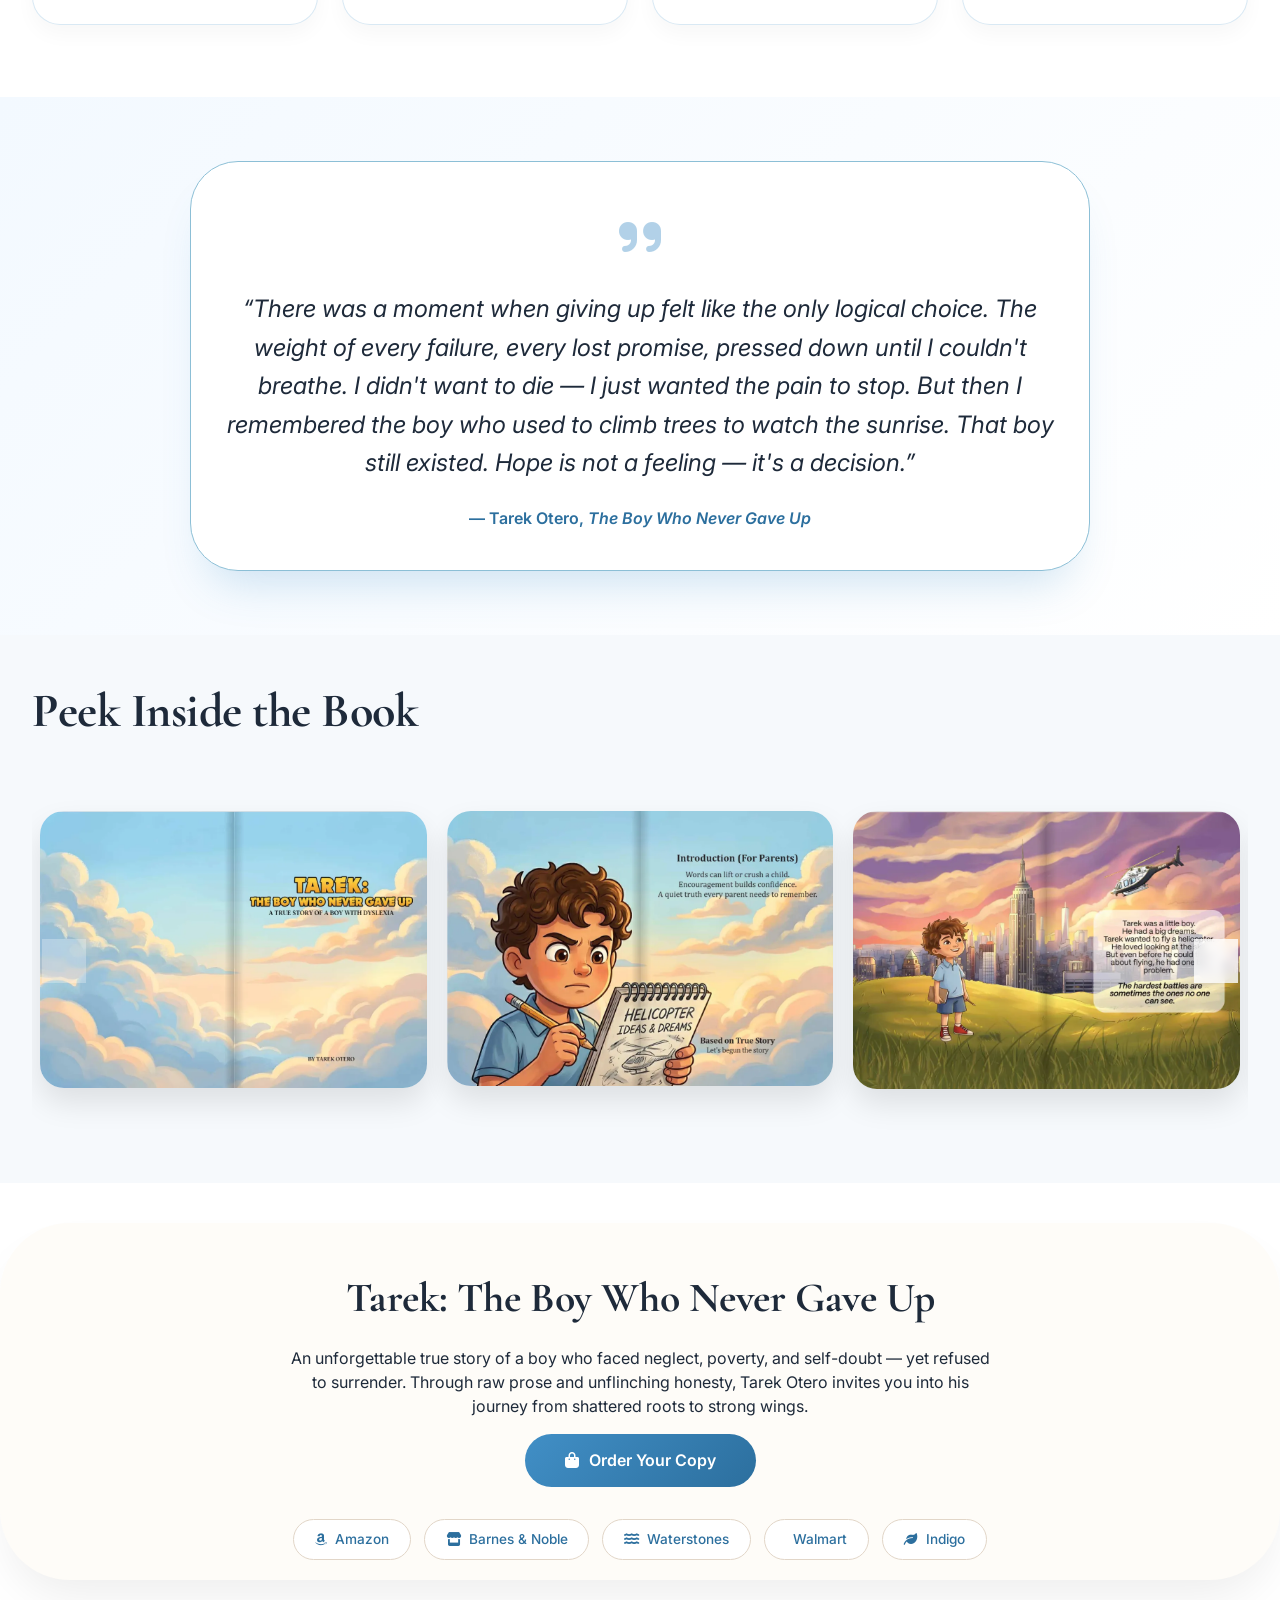
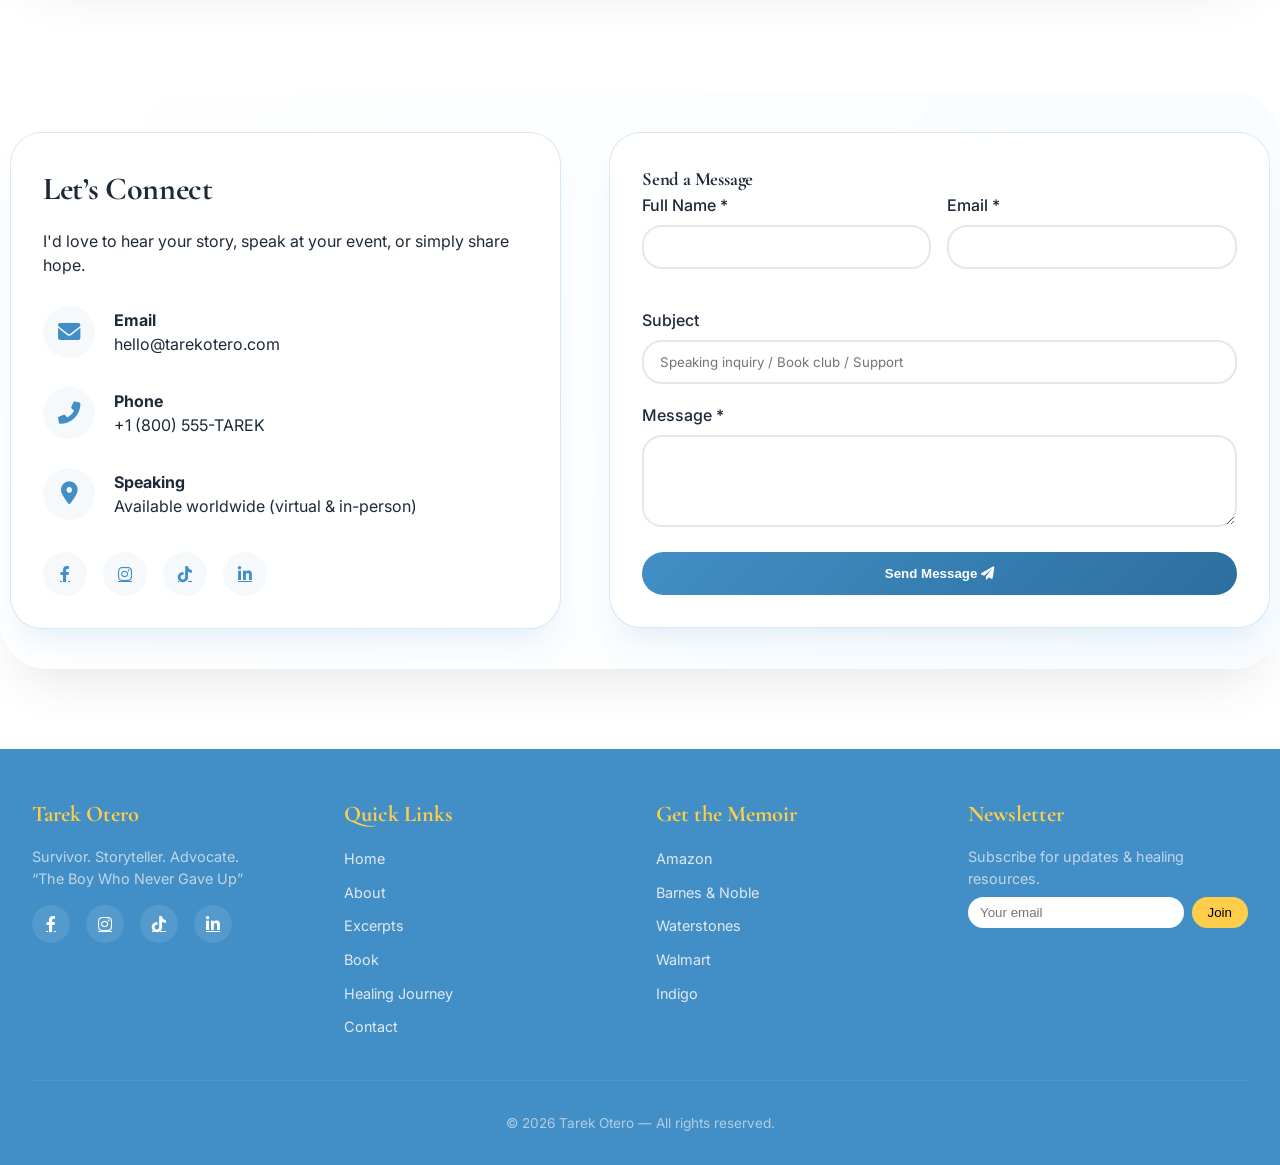
==== commit a1007113: "Add files via upload" ====
--- a/index.html
+++ b/index.html
@@ -3,11 +3,10 @@
 <head>
   <meta charset="UTF-8">
   <meta name="viewport" content="width=device-width, initial-scale=1.0, viewport-fit=cover">
-  <title>Tarek Otero | Children's Book Author – The Whispering Lantern</title>
-  <meta name="description" content="Official website of Tarek Otero, award-winning children's book author of 'The Whispering Lantern & the Star Compass'. Discover illustrations, memoir, and magical storytelling.">
-  <!-- Fonts & Icons -->
-  <link href="https://fonts.googleapis.com/css2?family=Playfair+Display:ital,wght@0,400;0,500;0,600;0,700;0,800;1,400;1,500&family=Inter:opsz,wght@14..32,300;14..32,400;14..32,500;14..32,600;14..32,700&display=swap" rel="stylesheet">
+  <title>Tarek Otero | The Boy Who Never Gave Up</title>
+  <link href="https://fonts.googleapis.com/css2?family=Inter:opsz,wght@14..32,300;400;500;600;700&family=Cormorant+Garamond:ital,wght@0,400;0,500;0,600;0,700;1,500;1,600&display=swap" rel="stylesheet">
   <link rel="stylesheet" href="https://cdnjs.cloudflare.com/ajax/libs/font-awesome/6.0.0-beta3/css/all.min.css">
+  <link rel="stylesheet" href="https://cdn.jsdelivr.net/npm/swiper@11/swiper-bundle.min.css" />
   <style>
     * {
       margin: 0;
@@ -15,632 +14,1047 @@
       box-sizing: border-box;
     }
     body {
+      font-family: 'Inter', sans-serif;
       background: #FFFFFF;
-      font-family: 'Inter', sans-serif;
       color: #1E2A3A;
+      line-height: 1.5;
       scroll-behavior: smooth;
       overflow-x: hidden;
     }
-    ::-webkit-scrollbar { width: 5px; }
-    ::-webkit-scrollbar-track { background: #F8F6F2; }
-    ::-webkit-scrollbar-thumb { background: #C9A227; border-radius: 10px; }
-
-    h1, h2, h3, .serif {
-      font-family: 'Playfair Display', serif;
-      font-weight: 600;
-      letter-spacing: -0.02em;
+    h1, h2, h3, .logo-text, .hero-title, .section-title {
+      font-family: 'Cormorant Garamond', serif;
+      font-weight: 700;
+      letter-spacing: -0.01em;
     }
     .container {
+      max-width: 1280px;
+      margin: 0 auto;
+      padding: 0 2rem;
+    }
+    :root {
+      --primary: #418fc6;
+      --primary-dark: #2c6f9e;
+      --secondary: #8cbfd6;
+      --accent: #fecd4a;
+      --accent-dark: #e0b12e;
+      --bg-light: #F6F9FC;
+      --text-dark: #1E2A3A;
+      --text-light: #5a6e7c;
+    }
+    ::-webkit-scrollbar { width: 8px; }
+    ::-webkit-scrollbar-track { background: #E2E8F0; }
+    ::-webkit-scrollbar-thumb { background: linear-gradient(135deg, var(--primary), var(--secondary)); border-radius: 10px; }
+
+    /* Navbar */
+    .navbar {
+      background: transparent;
+      padding: 1.5rem 2rem;
+      position: absolute;
+      top: 0;
+      left: 0;
+      width: 100%;
+      z-index: 1000;
+      transition: all 0.3s;
+    }
+    .navbar.scrolled {
+      background: rgba(255,255,255,0.96);
+      backdrop-filter: blur(10px);
+      box-shadow: 0 5px 20px rgba(0,0,0,0.05);
+      position: fixed;
+    }
+    .navbar.scrolled .logo-text,
+    .navbar.scrolled .nav-link {
+      color: var(--text-dark);
+      text-shadow: none;
+    }
+    .navbar.scrolled .logo-icon {
+      background: var(--primary);
+      border: none;
+    }
+    .nav-container {
       max-width: 1400px;
       margin: 0 auto;
-      padding: 0 6%;
-    }
-    /* --- Glass Navbar --- */
-    .navbar {
+      display: flex;
+      justify-content: space-between;
+      align-items: center;
+    }
+    .logo { display: flex; align-items: center; gap: 12px; cursor: pointer; }
+    .logo-icon {
+      background: rgba(65,143,198,0.9);
+      width: 46px; height: 46px; border-radius: 30px;
+      display: flex; align-items: center; justify-content: center;
+    }
+    .logo-icon i { font-size: 1.7rem; color: white; }
+    .logo-text { font-size: 1.6rem; font-weight: 700; color: white; transition: color 0.2s; text-shadow: 0 2px 5px rgba(0,0,0,0.2); }
+    .nav-menu { display: flex; gap: 2.2rem; list-style: none; }
+    .nav-link { text-decoration: none; font-weight: 500; color: white; font-size: 1rem; transition: 0.2s; }
+    .navbar.scrolled .nav-link { color: var(--text-dark); }
+    .nav-link:hover { color: var(--accent); }
+    .hamburger { display: none; font-size: 1.8rem; cursor: pointer; color: white; z-index: 1001; }
+    .navbar.scrolled .hamburger { color: var(--text-dark); }
+    .side-menu {
+      position: fixed; top: 0; right: -100%; width: 280px; height: 100vh; background: #FFFFFF;
+      box-shadow: -5px 0 30px rgba(0,0,0,0.1); z-index: 2000; transition: right 0.35s;
+      padding: 2rem 1.5rem; display: flex; flex-direction: column; gap: 2rem;
+    }
+    .side-menu.active { right: 0; }
+    .close-menu { font-size: 1.8rem; cursor: pointer; color: var(--primary); text-align: right; }
+    .side-nav-links { display: flex; flex-direction: column; gap: 1.8rem; list-style: none; }
+    .side-nav-links a { text-decoration: none; font-size: 1.3rem; font-weight: 500; color: var(--text-dark); }
+    .side-nav-links a:hover { color: var(--primary); }
+    .overlay-blur {
+      position: fixed; top: 0; left: 0; width: 100%; height: 100%;
+      background: rgba(0,0,0,0.3); backdrop-filter: blur(3px); z-index: 1999;
+      opacity: 0; visibility: hidden; transition: all 0.3s;
+    }
+    .overlay-blur.active { opacity: 1; visibility: visible; }
+    .btn {
+      display: inline-flex; align-items: center; gap: 0.6rem; padding: 0.85rem 2.2rem;
+      border-radius: 40px; font-weight: 600; text-decoration: none; transition: all 0.3s;
+      font-size: 1rem;
+    }
+    .btn-primary {
+      background: linear-gradient(135deg, var(--primary), var(--primary-dark));
+      color: white;
+      box-shadow: 0 6px 14px rgba(65,143,198,0.3);
+    }
+    .btn-primary:hover { transform: translateY(-4px); box-shadow: 0 18px 28px rgba(65,143,198,0.4); }
+    .btn-outline {
+      background: rgba(255,255,255,0.2);
+      backdrop-filter: blur(6px);
+      border: 1.5px solid white;
+      color: white;
+    }
+    .btn-outline:hover { background: var(--accent); color: var(--text-dark); border-color: var(--accent); transform: translateY(-3px); }
+    .section-title {
+      font-size: 3rem;
+      margin-bottom: 2rem;
+      position: relative;
+      display: inline-block;
+    }
+    /* .section-title:after {
+      content: '';
+      position: absolute;
+      bottom: -12px;
+      left: 0;
+      width: 90px;
+      height: 4px;
+      background: linear-gradient(90deg, var(--primary), var(--accent));
+      border-radius: 4px;
+    } */
+    section { padding: 40px 0; }
+
+    /* Hero */
+    .hero {
+      min-height: 100vh;
+      background: linear-gradient(125deg, rgba(30,42,58,0.75), rgba(65,143,198,0.65)), url('images/book-cover.webp');
+      background-size: cover;
+      background-position: center;
+      display: flex;
+      align-items: center;
+      text-align: center;
+      color: white;
+    }
+    .hero-content { max-width: 950px; margin: 0 auto; animation: fadeInUp 1s ease forwards; }
+    .hero-title { font-size: 5rem; margin-bottom: 1rem; text-shadow: 0 10px 30px rgba(0,0,0,0.5); }
+    .hero-sub { font-size: 1.5rem; margin-bottom: 1rem; }
+    .hero-author { font-size: 1.4rem; margin-bottom: 2rem; letter-spacing: 2px; }
+    @keyframes fadeInUp { from { opacity: 0; transform: translateY(40px); } to { opacity: 1; transform: translateY(0); } }
+
+    /* About + Stats */
+    .about-grid { display: flex; align-items: center; gap: 4rem; flex-wrap: wrap; margin-bottom: 3rem; }
+    .about-img { flex: 1; border-radius: 32px; overflow: hidden; box-shadow: 0 30px 45px -15px rgba(0,0,0,0.15); }
+    .about-img img { width: 100%; height: auto; display: block; }
+    .about-text { flex: 1.2; }
+    .stats-row {
+      display: flex;
+      justify-content: space-between;
+      gap: 1.5rem;
+      flex-wrap: wrap;
+      margin-top: 2.5rem;
+    }
+    .stat-card {
+      background: white;
+      border-radius: 28px;
+      padding: 1.5rem;
+      text-align: center;
+      flex: 1;
+      box-shadow: 0 10px 20px rgba(0,0,0,0.05);
+      border: 1px solid rgba(65,143,198,0.2);
+      transition: 0.3s;
+    }
+    .stat-card:hover { transform: translateY(-8px); border-color: var(--accent); }
+    .stat-number { font-size: 2.5rem; font-weight: 800; color: var(--primary); font-family: 'Cormorant Garamond', serif; }
+    .badge-group {
+      display: flex;
+      gap: 14px;
+      flex-wrap: wrap;
+      margin: 1.8rem 0 0;
+    }
+    .badge {
+      background: #F0EBE4;
+      padding: 0.6rem 1.4rem;
+      border-radius: 60px;
+      font-size: 0.85rem;
+      font-weight: 600;
+      color: var(--primary-dark);
+    }
+    .badge i { margin-right: 8px; color: var(--primary); }
+
+    /* Hover Cards */
+    .hover-cards {
+      display: flex;
+      gap: 2rem;
+      flex-wrap: wrap;
+      justify-content: center;
+      margin: 3rem 0 1rem;
+    }
+    .hover-card {
+      background: white;
+      border-radius: 28px;
+      padding: 2rem 1.8rem;
+      text-align: center;
+      flex: 1 1 240px;
+      transition: all 0.4s ease;
+      box-shadow: 0 10px 25px rgba(0,0,0,0.05);
+      border: 1px solid rgba(65,143,198,0.2);
+      cursor: pointer;
+    }
+    .hover-card:hover {
+      transform: translateY(-12px);
+      box-shadow: 0 25px 35px -12px rgba(65,143,198,0.3);
+      border-color: var(--accent);
+    }
+    .hover-card i {
+      font-size: 2.8rem;
+      color: var(--primary);
+      margin-bottom: 1.2rem;
+      transition: 0.2s;
+    }
+    .hover-card:hover i {
+      color: var(--accent);
+      transform: scale(1.05);
+    }
+    .hover-card h3 { font-size: 1.5rem; margin-bottom: 0.8rem; }
+
+    /* Marquee */
+    .marquee-section { background: linear-gradient(90deg, var(--primary), var(--primary-dark)); padding: 12px 0; overflow: hidden; white-space: nowrap; }
+    .marquee-track { display: inline-flex; align-items: center; gap: 3rem; animation: marqueeScroll 22s linear infinite; }
+    .marquee-track img { height: 45px; width: auto; filter: brightness(0) invert(1); opacity: 0.85; }
+    @keyframes marqueeScroll { 0% { transform: translateX(0); } 100% { transform: translateX(-50%); } }
+
+    /* Chapter Excerpt */
+    .chapter-enhanced { background: var(--bg-light); }
+    .chapter-grid { display: flex; align-items: center; gap: 4rem; flex-wrap: wrap; }
+    .chapter-left { flex: 1.2; background: white; border-radius: 32px; padding: 2rem; box-shadow: 0 25px 40px -20px rgba(0,0,0,0.08); border-left: 6px solid var(--accent); }
+    .chapter-tag { font-family: 'Cormorant Garamond', serif; font-weight: 600; font-size: 1.2rem; color: var(--primary); margin-bottom: 1rem; display: inline-block; }
+    .excerpt-paragraph { font-size: 1.05rem; line-height: 1.7; margin-bottom: 1.4rem; color: #2D3E4F; }
+    .book-image-frame { background: white; border-radius: 32px; padding: 1rem; box-shadow: 0 20px 35px rgba(65,143,198,0.2); }
+    .book-image-frame img { max-width: 280px; width: 100%; border-radius: 20px; }
+
+    /* Journey Steps */
+    .journey-steps {
+      display: flex;
+      flex-wrap: wrap;
+      justify-content: space-between;
+      gap: 1.5rem;
+      margin: 2rem 0;
+    }
+    .step {
+      flex: 1;
+      min-width: 200px;
+      background: white;
+      border-radius: 28px;
+      padding: 2rem 1.5rem;
+      text-align: center;
+      transition: all 0.3s;
+      border: 1px solid rgba(65,143,198,0.2);
+      box-shadow: 0 10px 20px rgba(0,0,0,0.03);
+    }
+    .step:hover {
+      transform: translateY(-8px);
+      border-color: var(--accent);
+    }
+    .step-icon {
+      background: var(--primary);
+      width: 70px;
+      height: 70px;
+      margin: 0 auto 1.2rem;
+      border-radius: 70px;
+      display: flex;
+      align-items: center;
+      justify-content: center;
+      font-size: 1.8rem;
+      color: white;
+    }
+    .step h3 { font-size: 1.6rem; margin-bottom: 0.5rem; }
+
+    /* Quote Section */
+    .quote-section {
+      background: linear-gradient(135deg, #F3F9FF, #FFFFFF);
+      padding: 4rem 0;
+      text-align: center;
+    }
+    .quote-block {
+      max-width: 900px;
+      margin: 0 auto;
+      background: white;
+      border-radius: 48px;
+      padding: 2.5rem 2rem;
+      box-shadow: 0 30px 45px -20px rgba(65,143,198,0.25);
+      border: 1px solid var(--secondary);
+    }
+    .quote-symbol {
+      font-size: 3rem;
+      color: var(--primary);
+      opacity: 0.4;
+      margin-bottom: 1rem;
+    }
+    .quote-text-main {
+      font-size: 1.5rem;
+      line-height: 1.6;
+      font-style: italic;
+      margin-bottom: 1.5rem;
+    }
+    .quote-author-name {
+      font-weight: 600;
+      color: var(--primary-dark);
+    }
+
+    /* Carousel Swiper (draggable, no autoplay) */
+    .carousel-section {
+      background: var(--bg-light);
+    }
+    .swiper {
+      padding: 2rem 0.5rem;
+      overflow: hidden;
+      border-radius: 28px;
+    }
+    .swiper-slide {
+      text-align: center;
+      cursor: pointer;
+      transition: 0.2s;
+    }
+    .swiper-slide img {
+      width: 100%;
+      max-width: 500px;
+      height: auto;
+      border-radius: 24px;
+      box-shadow: 0 15px 30px rgba(0,0,0,0.1);
+      margin: 0 auto;
+      transition: transform 0.3s;
+    }
+    .swiper-slide img:hover {
+      transform: scale(1.02);
+    }
+    .swiper-button-next, .swiper-button-prev {
+      color: var(--primary);
+      background: rgba(255,255,255,0.8);
+      width: 44px;
+      height: 44px;
+      border-radius: 44px;
+      backdrop-filter: blur(4px);
+    }
+    .swiper-button-next:after, .swiper-button-prev:after {
+      font-size: 1.2rem;
+      font-weight: bold;
+    }
+    .swiper-pagination-bullet-active {
+      background: var(--primary);
+    }
+
+    /* Lightbox Modal */
+    .lightbox-modal {
+      display: none;
       position: fixed;
       top: 0;
       left: 0;
       width: 100%;
-      backdrop-filter: blur(18px);
-      background: rgba(255, 255, 255, 0.85);
-      z-index: 1000;
-      transition: all 0.25s ease;
-      border-bottom: 1px solid gray;
-      padding: 1rem 2rem;
-    }
-    .nav-container {
-      max-width: 1400px;
-      margin: 0 auto;
-      display: flex;
-      justify-content: space-between;
-      align-items: center;
-    }
-    .logo {
-      font-family: 'Playfair Display', serif;
-      font-size: 1.8rem;
-      font-weight: 700;
-      color: #153862;
-      letter-spacing: -0.3px;
-    }
-    .nav-links {
-      display: flex;
-      gap: 2.2rem;
-    }
-    .nav-links a {
-      text-decoration: none;
-      font-weight: 500;
-      color: #2c3e4e;
-      transition: 0.2s;
-      font-size: 0.98rem;
-    }
-    .nav-links a:hover { color: #C9A227; transform: translateY(-1px);}
-    .hamburger {
-      display: none;
-      font-size: 1.8rem;
-      cursor: pointer;
-      color: #153862;
-    }
-    .mobile-menu {
-      position: fixed;
-      top: 0;
-      left: 0;
-      width: 100%;
-      height: 100vh;
-      background: #FFFFFF;
-      z-index: 2000;
-      display: flex;
-      flex-direction: column;
+      height: 100%;
+      background: rgba(0,0,0,0.9);
+      z-index: 3000;
       justify-content: center;
       align-items: center;
-      gap: 2rem;
-      transform: translateX(100%);
-      transition: transform 0.4s cubic-bezier(0.2, 0.9, 0.4, 1);
-    }
-    .mobile-menu.active { transform: translateX(0); }
-    .mobile-menu a {
+      cursor: pointer;
+    }
+    .lightbox-modal.active {
+      display: flex;
+    }
+    .lightbox-img {
+      max-width: 90%;
+      max-height: 90%;
+      border-radius: 16px;
+      box-shadow: 0 20px 40px rgba(0,0,0,0.5);
+    }
+    .close-lightbox {
+      position: absolute;
+      top: 30px;
+      right: 40px;
+      font-size: 3rem;
+      color: white;
+      background: none;
+      border: none;
+      cursor: pointer;
+      transition: 0.2s;
+    }
+    .close-lightbox:hover {
+      color: var(--accent);
+      transform: scale(1.1);
+    }
+
+    /* Memoir Section */
+    #book .container{
+        padding: 40px 0;
+    }
+    .memoir-luxury-card {
+      background: #FEFCF8;
+      border-radius: 70px;
+      padding: 20px;
+      text-align: center;
+      box-shadow: 0 25px 50px -12px rgba(0,0,0,0.08);
+      transition: all 0.4s;
+    }
+    .memoir-luxury-card:hover {
+      transform: translateY(-8px);
+      box-shadow: 0 35px 55px -20px rgba(65,143,198,0.2);
+    }
+    .butterfly-icon-row {
+      display: flex;
+      justify-content: center;
+      gap: 18px;
       font-size: 2rem;
-      font-family: 'Playfair Display', serif;
+      color: var(--secondary);
+      margin-bottom: 1.5rem;
+    }
+    .btn-luxury {
+      background: linear-gradient(135deg, var(--primary), var(--primary-dark));
+      color: white;
+      padding: 0.9rem 2.5rem;
+      border-radius: 60px;
       text-decoration: none;
-      color: #153862;
-    }
-    .close-menu {
-      position: absolute;
-      top: 2rem;
-      right: 2rem;
+      font-weight: 600;
+      display: inline-flex;
+      align-items: center;
+      gap: 10px;
+      transition: 0.3s;
+    }
+    .btn-luxury:hover { background: var(--accent); color: var(--text-dark); transform: scale(1.02); }
+    .store-badge-luxury {
+      display: flex;
+      flex-wrap: wrap;
+      justify-content: center;
+      gap: 0.8rem;
+      margin-top: 2rem;
+    }
+    .store-badge-luxury a {
+      background: white;
+      border: 1px solid #E2D6C8;
+      padding: 0.6rem 1.3rem;
+      border-radius: 40px;
+      font-size: 0.85rem;
+      font-weight: 500;
+      color: var(--primary-dark);
+      text-decoration: none;
+      transition: 0.25s;
+      display: inline-flex;
+      align-items: center;
+      gap: 8px;
+    }
+    .store-badge-luxury a:hover {
+      background: var(--primary);
+      border-color: var(--primary);
+      color: white;
+    }
+
+    /* Contact Section (unchanged, as loved) */
+    .contact-wow {
+      background: linear-gradient(120deg, #FFFFFF 0%, #F8FCFF 100%);
+      padding: 40px 10px;
+      border-radius: 48px;
+      margin: 0 auto;
+      max-width: 1300px;
+      box-shadow: 0 30px 50px -20px rgba(0,0,0,0.1);
+    }
+    .contact-grid {
+      display: grid;
+      grid-template-columns: 1fr 1.2fr;
+      gap: 3rem;
+      align-items: start;
+    }
+    .contact-info-card {
+      background: white;
+      border-radius: 32px;
+      padding: 2rem;
+      box-shadow: 0 20px 30px -12px rgba(65,143,198,0.15);
+      border: 1px solid rgba(65,143,198,0.2);
+    }
+    .contact-info-card h3 {
       font-size: 2rem;
-      cursor: pointer;
-    }
-    /* sections spacing */
-    section {
-      padding: 40px 0;
-      position: relative;
-    }
-    .hero {
-      min-height: 100vh;
-      display: flex;
-      padding-top: 100px;
+      margin-bottom: 1rem;
+      font-family: 'Cormorant Garamond', serif;
+    }
+    .contact-detail {
+      display: flex;
+      gap: 1.2rem;
+      margin: 1.8rem 0;
       align-items: center;
-      background: radial-gradient(circle at 10% 30%, rgba(248,246,242,0.4) 0%, #FFFFFF 80%);
-    }
-    .hero-grid {
-      display: flex;
-      flex-wrap: wrap;
+    }
+    .contact-icon {
+      width: 52px;
+      height: 52px;
+      background: var(--bg-light);
+      border-radius: 30px;
+      display: flex;
       align-items: center;
-      gap: 4rem;
-    }
-    .hero-content { flex: 1.2; }
-    .hero-cover { flex: 0.9; perspective: 900px; }
-    .hero-cover img {
+      justify-content: center;
+      font-size: 1.4rem;
+      color: var(--primary);
+    }
+    .social-icons-contact {
+      display: flex;
+      gap: 1rem;
+      margin-top: 2rem;
+    }
+    .social-icons-contact a {
+      background: var(--bg-light);
+      width: 44px;
+      height: 44px;
+      border-radius: 44px;
+      display: inline-flex;
+      align-items: center;
+      justify-content: center;
+      color: var(--primary);
+      transition: 0.2s;
+    }
+    .social-icons-contact a:hover {
+      background: var(--primary);
+      color: white;
+      transform: translateY(-5px);
+    }
+    .contact-form-card {
+      background: white;
+      border-radius: 32px;
+      padding: 2rem;
+      box-shadow: 0 20px 30px -12px rgba(65,143,198,0.15);
+      border: 1px solid rgba(65,143,198,0.2);
+    }
+    .form-row {
+      display: flex;
+      gap: 1rem;
+      margin-bottom: 1.2rem;
+    }
+    .form-group {
+      flex: 1;
+      margin-bottom: 1.2rem;
+    }
+    .form-group label {
+      display: block;
+      margin-bottom: 0.5rem;
+      font-weight: 500;
+    }
+    .form-control {
       width: 100%;
-      border-radius: 32px;
-      box-shadow: 0 35px 45px -20px rgba(0,0,0,0.25);
-      transition: transform 0.5s ease;
-    }
-    .hero-cover img:hover { transform: rotate(1deg) scale(1.01);}
-    .floating-illustrations {
-      position: absolute;
-      width: 100%;
-      height: 100%;
-      pointer-events: none;
-      z-index: 0;
-    }
-    .float-img {
-      position: absolute;
-      width: 100px;
-      opacity: 0.3;
-      border-radius: 28px;
-      animation: float 11s infinite ease-in-out;
-      filter: drop-shadow(0 12px 15px rgba(0,0,0,0.08));
-    }
-    @keyframes float {
-      0% { transform: translateY(0px) rotate(0deg);}
-      50% { transform: translateY(-20px) rotate(3deg);}
-      100% { transform: translateY(0px) rotate(0deg);}
-    }
-    .btn-group {
-      display: flex;
-      gap: 1.2rem;
-      margin-top: 2.5rem;
-      flex-wrap: wrap;
-    }
-    .btn-primary {
-      background: #153862;
+      padding: 12px 16px;
+      border: 2px solid #E2E8F0;
+      border-radius: 20px;
+      transition: 0.2s;
+      font-family: inherit;
+    }
+    .form-control:focus {
+      border-color: var(--primary);
+      outline: none;
+      box-shadow: 0 0 0 3px rgba(65,143,198,0.2);
+    }
+    .submit-btn-wow {
+      background: linear-gradient(135deg, var(--primary), var(--primary-dark));
       color: white;
       border: none;
-      padding: 0.9rem 2.2rem;
-      border-radius: 50px;
+      padding: 14px 28px;
+      border-radius: 40px;
       font-weight: 600;
       cursor: pointer;
       transition: 0.2s;
-      display: inline-block;
+      width: 100%;
+    }
+    .submit-btn-wow:hover {
+      background: var(--accent);
+      color: var(--text-dark);
+      transform: translateY(-3px);
+    }
+    
+
+    /* New Footer Design */
+    .new-footer {
+      background: #418fc6;
+      color: #E2E8F0;
+      padding: 3rem 0 2rem;
+      /* margin-top: 3rem; */
+    }
+    .footer-grid {
+      display: grid;
+      grid-template-columns: repeat(auto-fit, minmax(220px, 1fr));
+      gap: 2rem;
+      margin-bottom: 2rem;
+    }
+    .footer-col h4 {
+      font-family: 'Cormorant Garamond', serif;
+      font-size: 1.4rem;
+      margin-bottom: 1rem;
+      color: var(--accent);
+    }
+    .footer-col p {
+      font-size: 0.9rem;
+      line-height: 1.5;
+      opacity: 0.8;
+    }
+    .footer-col ul {
+      list-style: none;
+    }
+    .footer-col ul li {
+      margin-bottom: 0.6rem;
+    }
+    .footer-col ul li a {
+      color: #E2E8F0;
       text-decoration: none;
-    }
-    .btn-secondary {
-      background: transparent;
-      border: 1.5px solid #C9A227;
-      color: #153862;
-      padding: 0.9rem 2rem;
-      border-radius: 50px;
-      font-weight: 600;
       transition: 0.2s;
-    }
-    .btn-primary:hover { background: #0e2a48; transform: scale(1.02);}
-    .btn-secondary:hover { background: #C9A22710; border-color: #b38f1f;}
-
-    .split-layout {
-      display: grid;
-      grid-template-columns: 1fr 1fr;
-      gap: 4rem;
-      align-items: center;
-    }
-    .quote-handwritten {
-      font-family: 'Playfair Display', serif;
-      font-style: italic;
-      font-size: 1.7rem;
-      color: #C9A227;
-      border-left: 4px solid #C9A227;
-      padding-left: 1.5rem;
-      margin: 1.5rem 0;
-    }
-    .book-stats {
+      font-size: 0.9rem;
+    }
+    .footer-col ul li a:hover {
+      color: var(--accent);
+      padding-left: 4px;
+    }
+    .footer-social {
       display: flex;
       gap: 1rem;
-      flex-wrap: wrap;
-      margin: 2rem 0 1rem;
-    }
-    .stat-badge {
-      background: #F8F6F2;
-      padding: 0.4rem 1.2rem;
-      border-radius: 60px;
-      font-size: 0.85rem;
-      font-weight: 500;
-    }
-    .gallery-masonry {
-      display: grid;
-      grid-template-columns: repeat(auto-fill, minmax(280px, 1fr));
-      gap: 1.8rem;
-      margin-top: 3rem;
-    }
-    .gallery-card {
-      background: #FFFFFF;
-      border-radius: 32px;
-      overflow: hidden;
-      transition: all 0.35s cubic-bezier(0.2, 0.9, 0.4, 1);
-      box-shadow: 0 12px 28px -10px rgba(0,0,0,0.05);
-    }
-    .gallery-card img {
-      width: 100%;
-      height: 280px;
-      object-fit: cover;
-      transition: transform 0.6s ease;
-      display: block;
-    }
-    .gallery-card:hover {
-      transform: translateY(-8px);
-      box-shadow: 0 25px 35px -12px rgba(0,0,0,0.12);
-    }
-    .gallery-card:hover img { transform: scale(1.02);}
-    .caption {
-      padding: 1rem 1.2rem;
-      font-size: 0.85rem;
-      color: #6B7280;
-    }
-    .story-alternate {
-      display: flex;
-      flex-direction: column;
-      gap: 5rem;
-    }
-    .story-row {
-      display: flex;
-      gap: 3rem;
-      align-items: center;
-      flex-wrap: wrap;
-    }
-    .story-img { flex: 1; border-radius: 36px; overflow: hidden; box-shadow: 0 20px 30px -12px rgba(0,0,0,0.08);}
-    .story-text { flex: 1; }
-    .story-row.reverse { flex-direction: row-reverse; }
-    .memoir-section {
-      background: #F8F6F2;
-      position: relative;
-    }
-    .memoir-card {
-      background: rgba(255,255,255,0.96);
-      backdrop-filter: blur(4px);
-      border-radius: 56px;
-      padding: 3rem 3rem;
-      max-width: 1000px;
-      margin: 0 auto;
-      box-shadow: 0 25px 45px -12px rgba(0,0,0,0.08);
-    }
-    .contact-form {
-      max-width: 680px;
-      margin: 0 auto;
-    }
-    .form-group {
-      margin-bottom: 1.8rem;
-      position: relative;
-    }
-    .form-group input, .form-group textarea {
-      width: 100%;
-      padding: 1rem 1rem;
-      border: 1px solid #E2E2DC;
-      border-radius: 30px;
-      font-family: 'Inter', sans-serif;
-      background: white;
-      font-size: 1rem;
-    }
-    .floating-label {
-      position: absolute;
-      left: 1rem;
-      top: 1rem;
-      transition: 0.2s;
-      pointer-events: none;
-      color: #9ca3af;
-    }
-    .form-group input:focus ~ .floating-label,
-    .form-group input:not(:placeholder-shown) ~ .floating-label,
-    .form-group textarea:focus ~ .floating-label,
-    .form-group textarea:not(:placeholder-shown) ~ .floating-label {
-      top: -0.7rem;
-      left: 1rem;
-      font-size: 0.7rem;
-      background: white;
-      padding: 0 6px;
-      color: #C9A227;
-    }
-    footer {
-      border-top: 1px solid #EDEAE2;
-      padding: 3rem 2rem;
-      text-align: center;
-    }
-    .character-chip {
+      margin-top: 1rem;
+    }
+    .footer-social a {
+      background: rgba(255,255,255,0.1);
+      width: 38px;
+      height: 38px;
+      border-radius: 38px;
       display: inline-flex;
       align-items: center;
-      gap: 10px;
-      background: #fff;
-      border-radius: 100px;
-      padding: 0.5rem 1.2rem;
-      box-shadow: 0 2px 8px rgba(0,0,0,0.02);
-    }
-    .lightbox {
-      position: fixed;
-      top:0; left:0;
-      width:100%; height:100%;
-      background: rgba(0,0,0,0.92);
-      display: flex;
-      align-items: center;
       justify-content: center;
-      z-index: 3000;
-      visibility: hidden;
-      opacity:0;
-      transition: 0.25s;
-    }
-    .lightbox.active { visibility: visible; opacity: 1; }
-    .lightbox img { max-width: 90vw; max-height: 85vh; border-radius: 24px; }
-    @media (max-width: 900px) {
-      .nav-links { display: none; }
+      color: white;
+      transition: 0.2s;
+    }
+    .footer-social a:hover {
+      background: var(--accent);
+      color: #1E2A3A;
+      transform: translateY(-3px);
+    }
+    .footer-bottom {
+      text-align: center;
+      padding-top: 2rem;
+      border-top: 1px solid rgba(255,255,255,0.1);
+      font-size: 0.85rem;
+      opacity: 0.7;
+    }
+    .footer-bottom a {
+      color: var(--accent);
+      text-decoration: none;
+    }
+
+    @media (max-width: 850px) {
+      .nav-menu { display: none; }
       .hamburger { display: block; }
-      .split-layout, .story-row { grid-template-columns: 1fr; flex-direction: column; }
-      .hero-grid { flex-direction: column; text-align: center; }
-      .btn-group { justify-content: center; }
-      section { padding: 4rem 0; }
-    }
-    .fade-up {
-      opacity: 0;
-      transform: translateY(24px);
-      transition: opacity 0.7s ease, transform 0.7s ease;
-    }
-    .fade-up.revealed {
-      opacity: 1;
-      transform: translateY(0);
+      .hero-title { font-size: 3rem; }
+      .section-title { font-size: 2.2rem; text-align: center;}
+      .about-grid, .chapter-grid { flex-direction: column; }
+      .contact-grid { grid-template-columns: 1fr; }
+      .form-row { flex-direction: column; gap: 0; }
+      .journey-steps { flex-direction: column; }
+      .footer-grid { grid-template-columns: 1fr; text-align: center; }
+      .footer-social { justify-content: center; }
+    }
+    .fade-up { opacity: 0; transform: translateY(30px); transition: opacity 0.8s, transform 0.8s; }
+    .fade-up.appear { opacity: 1; transform: translateY(0); }
+    .swiper-wrapper{
+        height: 300px !important;
+    }
+    .swiper-horizontal>.swiper-pagination-bullets, .swiper-pagination-bullets.swiper-pagination-horizontal, .swiper-pagination-custom, .swiper-pagination-fraction{
+        display: none !important;
+    }
+    @media(max-width:600px){
+        .swiper-wrapper{
+            height: 200px !important;
+        }
+        .swiper{
+            padding: 0 !important;
+        }
     }
   </style>
 </head>
 <body>
 
-<div class="navbar" id="navbar">
+<nav class="navbar" id="navbar">
   <div class="nav-container">
-    <div class="logo">Tarek Otero</div>
-    <div class="nav-links">
-      <a href="#home">Home</a><a href="#about">About</a><a href="#books">Books</a><a href="#memoir">Memoir</a><a href="#gallery">Gallery</a><a href="#contact">Contact</a>
+    <div class="logo"><div class="logo-icon"><i class="fas fa-feather-alt"></i></div><span class="logo-text">Tarek Otero</span></div>
+    <div class="hamburger" id="hamburger"><i class="fas fa-bars"></i></div>
+    <ul class="nav-menu">
+      <li><a href="#home" class="nav-link">Home</a></li>
+      <li><a href="#about" class="nav-link">About</a></li>
+      <li><a href="#excerpts" class="nav-link">Excerpts</a></li>
+      <li><a href="#book" class="nav-link">Book</a></li>
+      <li><a href="#journey" class="nav-link">Journey</a></li>
+      <li><a href="#contact" class="nav-link">Contact</a></li>
+    </ul>
+  </div>
+</nav>
+<div class="overlay-blur" id="overlayBlur"></div>
+<div class="side-menu" id="sideMenu">
+  <div class="close-menu" id="closeMenu"><i class="fas fa-times"></i></div>
+  <ul class="side-nav-links">
+    <li><a href="#home">Home</a></li>
+    <li><a href="#about">About</a></li>
+    <li><a href="#excerpts">Excerpts</a></li>
+    <li><a href="#book">Book</a></li>
+    <li><a href="#journey">Journey</a></li>
+    <li><a href="#contact">Contact</a></li>
+  </ul>
+</div>
+
+<!-- Hero -->
+<section id="home" class="hero">
+  <div class="hero-content">
+    <h1 class="hero-title">Tarek: <br>The Boy Who Never Gave Up</h1>
+    <p class="hero-sub">A Memoir of Resilience & Unbreakable Spirit</p>
+    <p class="hero-author">Tarek Otero</p>
+    <div class="hero-buttons" style="display: flex; gap: 1.2rem; justify-content: center; flex-wrap: wrap;">
+      <a href="#about" class="btn btn-primary"><i class="fas fa-book-open"></i> Discover the Journey</a>
+      <a href="#book" class="btn btn-outline"><i class="fas fa-shopping-bag"></i> Purchase Now</a>
     </div>
-    <div class="hamburger" id="hamburger"><i class="fas fa-bars"></i></div>
   </div>
-</div>
-<div class="mobile-menu" id="mobileMenu">
-  <div class="close-menu" id="closeMenu"><i class="fas fa-times"></i></div>
-  <a href="#home">Home</a><a href="#about">About</a><a href="#books">Books</a><a href="#memoir">Memoir</a><a href="#gallery">Gallery</a><a href="#contact">Contact</a>
-</div>
-
-<main>
-  <!-- ========== HERO SECTION ========== -->
-  <section id="home" class="hero">
-    <div class="floating-illustrations" id="floatContainer"></div>
-    <div class="container hero-grid">
-      <div class="hero-content fade-up">
-        <h1 style="font-size: clamp(2.8rem, 6vw, 5rem);">The Whispering Lantern &<br> the Star Compass</h1>
-        <p style="font-size: 1.2rem; margin: 1.5rem 0; color: #4a5568;">An enchanting illustrated journey by <strong>Tarek Otero</strong> — where courage glows and dreams take flight.</p>
-        <p>When young Luna finds a forgotten lantern in her grandmother’s attic, a world of luminous illustrations awakens. Guided by a star fox, she discovers that every whisper holds magic.</p>
-        <div class="btn-group">
-          <a href="#" class="btn-primary"><i class="fab fa-amazon"></i> Buy on Amazon</a>
-          <a href="#story-experience" class="btn-secondary">Explore the Story <i class="fas fa-arrow-right"></i></a>
-        </div>
-        <div class="book-stats">
-          <span class="stat-badge"><i class="fas fa-child"></i> Reading Age: 4–9</span>
-          <span class="stat-badge"><i class="fas fa-feather-alt"></i> Genre: Fantasy / Adventure</span>
-          <span class="stat-badge"><i class="fas fa-heart"></i> Theme: Wonder & Bravery</span>
-        </div>
+</section>
+
+<!-- About + Stats -->
+<section id="about">
+  <div class="container">
+    <h2 class="section-title">About the Author</h2>
+    <div class="about-grid">
+      <div class="about-img">
+        <img src="images/author.jpeg" alt="Tarek Otero" onerror="this.src='https://placehold.co/600x700?text=Tarek+Otero'">
       </div>
-      <div class="hero-cover fade-up">
-        <img src="https://images.unsplash.com/photo-1512820790803-83ca734da794?w=800&auto=format" alt="The Whispering Lantern book cover" id="bookCoverPreview">
-      </div>
-    </div>
-  </section>
-
-  <!-- ========== ABOUT AUTHOR ========== -->
-  <section id="about" style="background: #F8F6F2;">
-    <div class="container split-layout">
-      <div class="fade-up">
-        <img src="https://images.unsplash.com/photo-1507003211169-0a1dd7228f2d?w=600&auto=format" alt="Tarek Otero portrait" style="width:100%; border-radius: 36px; box-shadow: 0 25px 35px -12px rgba(0,0,0,0.1);">
-      </div>
-      <div class="fade-up">
-        <h2>Tarek Otero — Story Weaver & Illustrator</h2>
-        <p style="margin: 1rem 0;">Born in Seville, raised between libraries and oceans, Tarek has dedicated his life to creating books that feel like lullabies. His award-winning work weaves lyrical prose with watercolor worlds, earning him the Moonbeam Children's Book Award and nominations for the Kate Greenaway Medal.</p>
-        <div class="quote-handwritten">“Every child holds a universe inside — illustration is the key.”</div>
-        <p>Before becoming a full-time author, Tarek taught art to young dreamers for a decade, believing that every story starts with a question: “What if?” His books have been translated into 14 languages, inspiring families worldwide.</p>
-        <div style="margin-top: 1.5rem;">
-          <h3>✨ Beloved Characters</h3>
-          <div style="display: flex; gap: 1rem; flex-wrap: wrap; margin-top: 0.8rem;">
-            <div class="character-chip"><i class="fas fa-star" style="color:#C9A227;"></i> Luna – brave dreamer</div>
-            <div class="character-chip"><i class="fas fa-cloud-moon"></i> Captain Nimbus – star-fox</div>
-            <div class="character-chip"><i class="fas fa-feather-alt"></i> The Whispering Lantern</div>
-          </div>
-          <div style="margin-top: 1rem;"><span class="stat-badge"><i class="fas fa-water"></i> Emotional themes: Curiosity · Courage · Kindness · Imagination</span></div>
+      <div class="about-text">
+        <p style="font-size:1.12rem; margin-bottom:1rem;"><strong>Tarek Otero</strong> is a survivor, storyteller, and youth empowerment coach. Through his memoir, he shares the raw truth of growing up amid chaos and the determined choice to rise above.</p>
+        <p>With a voice that is both vulnerable and fierce, Tarek has dedicated his life to helping young people find their inner strength. He speaks internationally about resilience, trauma recovery, and the power of never giving up.</p>
+        <p style="margin-top: 1rem;"><em>“I realized that my past didn't have to be my future. I chose to become the boy who never gave up.”</em></p>
+        <div class="badge-group">
+          <span class="badge"><i class="fas fa-hand-holding-heart"></i> Youth Advocate</span>
+          <span class="badge"><i class="fas fa-chalkboard-user"></i> Resilience Coach</span>
+          <span class="badge"><i class="fas fa-feather-alt"></i> Storyteller</span>
         </div>
       </div>
     </div>
-  </section>
-
-  <!-- ========== BOOK SHOWCASE (VISUAL GALLERY) ========== -->
-  <section id="books">
-    <div class="container">
-      <h2 class="fade-up" style="font-size: 3rem;">✦ Visual Story Gallery ✦</h2>
-      <p class="fade-up" style="margin-bottom: 2rem;">Step inside the radiant spreads of Tarek’s masterpiece</p>
-      <div class="gallery-masonry" id="bookShowcaseGrid"></div>
-      <div style="text-align: center; margin-top: 3rem;" class="fade-up">
-        <a href="#" class="btn-primary"><i class="fab fa-amazon"></i> Buy the Hardcover Edition</a>
+    <div class="stats-row">
+      <div class="stat-card"><div class="stat-number">15+</div><div>Years of Advocacy</div></div>
+      <div class="stat-card"><div class="stat-number">100+</div><div>Schools & Events</div></div>
+      <div class="stat-card"><div class="stat-number">10k+</div><div>Lives Touched</div></div>
+    </div>
+  </div>
+</section>
+
+<!-- Hover Cards -->
+<div class="container">
+  <div class="hover-cards">
+    <div class="hover-card"><i class="fas fa-seedling"></i><h3>Rooted Truth</h3><p>Confronting the past with courage, breaking generational cycles.</p></div>
+    <div class="hover-card"><i class="fas fa-dove"></i><h3>Resilience</h3><p>Turning pain into purpose, one step at a time.</p></div>
+    <div class="hover-card"><i class="fas fa-hands-helping"></i><h3>Community</h3><p>No one heals alone — connection is everything.</p></div>
+  </div>
+</div>
+
+<!-- Marquee -->
+<div class="marquee-section"><div class="marquee-container"><div class="marquee-track">
+  <img src="images/Rakuten-Kobo-logo.png" alt="Kobo" onerror="this.style.display='none'">
+  <img src="images/IngramSpark.jpg" alt="IngramSpark" onerror="this.style.display='none'">
+  <img src="images/Google-Books.png" alt="Google Books">
+  <img src="images/Lulu-logo.png" alt="Lulu">
+  <img src="images/amazon-kindle.webp" alt="Kindle">
+  <img src="images/Barnes&Noble.png" alt="Barnes & Noble">
+  <img src="images/Rakuten-Kobo-logo.png" alt="Kobo">
+  <img src="images/IngramSpark.jpg" alt="IngramSpark">
+</div></div></div>
+
+<!-- Chapter Excerpt -->
+<section id="excerpts" class="chapter-enhanced">
+  <div class="container">
+    <h2 class="section-title">From the Memoir</h2>
+    <div class="chapter-grid">
+      <div class="chapter-left">
+        <span class="chapter-tag"><i class="fas fa-book-open"></i> Chapter 1 · The Boy who never gave up</span>
+        <p class="excerpt-paragraph">“I learned early that silence was a shield. But shields also hide the wounds. Looking back, I realise that the absence of care was louder than any scream. We ran barefoot, hungry for attention, but no one was watching.”</p>
+        <p class="excerpt-paragraph">“Dad's old bread truck became our escape, our prison, our everything. One afternoon, a match was struck – not out of malice, but out of a child's longing to feel something. The fire that almost consumed us taught me a lesson: sometimes you have to burn to be reborn.”</p>
+        <div><i class="fas fa-feather-alt" style="color:var(--primary);"></i> <span style="font-size:0.85rem;"> — raw, resilient, real</span></div>
+      </div>
+      <div class="chapter-right"><div class="book-image-frame"><img src="images/book.webp" alt="Book cover" onerror="this.src='https://placehold.co/400x500?text=Tarek+Book+Cover'"></div></div>
+    </div>
+  </div>
+</section>
+
+<!-- Healing Journey -->
+<section id="journey">
+  <div class="container">
+    <h2 class="section-title">The Healing Journey</h2>
+    <div class="journey-steps">
+      <div class="step"><div class="step-icon"><i class="fas fa-comment-dots"></i></div><h3>1. Break the Silence</h3><p>Acknowledge the pain — the first step toward freedom.</p></div>
+      <div class="step"><div class="step-icon"><i class="fas fa-users"></i></div><h3>2. Find Your People</h3><p>Connect with advocates and communities who listen.</p></div>
+      <div class="step"><div class="step-icon"><i class="fas fa-feather-alt"></i></div><h3>3. Reclaim Your Voice</h3><p>Your story becomes your power when you share it.</p></div>
+      <div class="step"><div class="step-icon"><i class="fas fa-dove"></i></div><h3>4. Stronger Wings</h3><p>Rise — not despite the scars, but because of them.</p></div>
+    </div>
+  </div>
+</section>
+
+<!-- Quote Section -->
+<section class="quote-section">
+  <div class="container">
+    <div class="quote-block">
+      <div class="quote-symbol"><i class="fas fa-quote-right"></i></div>
+      <div class="quote-text-main">“There was a moment when giving up felt like the only logical choice. The weight of every failure, every lost promise, pressed down until I couldn't breathe. I didn't want to die — I just wanted the pain to stop. But then I remembered the boy who used to climb trees to watch the sunrise. That boy still existed. Hope is not a feeling — it's a decision.”</div>
+      <div class="quote-author-name">— Tarek Otero, <em>The Boy Who Never Gave Up</em></div>
+    </div>
+  </div>
+</section>
+
+<!-- Carousel (Swiper, draggable, no autoplay) + Lightbox -->
+<section class="carousel-section">
+  <div class="container">
+    <h2 class="section-title">Peek Inside the Book</h2>
+    <div class="swiper bookSwiper">
+      <div class="swiper-wrapper" id="swiperWrapper">
+        <!-- 31 images will be injected via JS -->
+      </div>
+      <div class="swiper-button-next"></div>
+      <div class="swiper-button-prev"></div>
+      <div class="swiper-pagination"></div>
+    </div>
+  </div>
+</section>
+
+<!-- Lightbox Modal -->
+<div id="lightbox" class="lightbox-modal">
+  <button class="close-lightbox" id="closeLightbox">&times;</button>
+  <img class="lightbox-img" id="lightboxImg" alt="Book page enlarged">
+</div>
+
+<!-- Memoir Section -->
+<section id="book" style="padding-top:0;">
+  <div class="container">
+    <div class="memoir-luxury-card">
+      <div class="butterfly-icon-row"><i class="fas fa-butterfly"></i><i class="fas fa-butterfly"></i><i class="fas fa-butterfly"></i></div>
+      <h3 style="font-size:2.6rem;">Tarek: The Boy Who Never Gave Up</h3>
+      <p style="max-width:700px; margin:1rem auto;">An unforgettable true story of a boy who faced neglect, poverty, and self-doubt — yet refused to surrender. Through raw prose and unflinching honesty, Tarek Otero invites you into his journey from shattered roots to strong wings.</p>
+      <a href="#" class="btn-luxury"><i class="fas fa-shopping-bag"></i> Order Your Copy</a>
+      <div class="store-badge-luxury">
+        <a href="#"><i class="fab fa-amazon"></i> Amazon</a>
+        <a href="#"><i class="fas fa-store"></i> Barnes & Noble</a>
+        <a href="#"><i class="fas fa-water"></i> Waterstones</a>
+        <a href="#"><i class="fab fa-walmart"></i> Walmart</a>
+        <a href="#"><i class="fas fa-leaf"></i> Indigo</a>
       </div>
     </div>
-  </section>
-
-  <!-- ========== STORY EXPERIENCE ========== -->
-  <section id="story-experience" style="background: #FFFFFF;">
-    <div class="container">
-      <h2 class="fade-up" style="font-size: 3rem; text-align: center;">The Story Experience</h2>
-      <p class="fade-up" style="text-align: center; margin-bottom: 3rem;">cinematic passages & magical spreads</p>
-      <div class="story-alternate" id="storyRowsContainer"></div>
+  </div>
+</section>
+
+<!-- Contact Section (unchanged, as loved) -->
+<section id="contact" class="container" style="padding: 2rem 0 5rem;">
+  <div class="contact-wow">
+    <div class="contact-grid">
+      <div class="contact-info-card">
+        <h3>Let’s Connect</h3>
+        <p>I'd love to hear your story, speak at your event, or simply share hope.</p>
+        <div class="contact-detail">
+          <div class="contact-icon"><i class="fas fa-envelope"></i></div>
+          <div><strong>Email</strong><br>hello@tarekotero.com</div>
+        </div>
+        <div class="contact-detail">
+          <div class="contact-icon"><i class="fas fa-phone-alt"></i></div>
+          <div><strong>Phone</strong><br>+1 (800) 555-TAREK</div>
+        </div>
+        <div class="contact-detail">
+          <div class="contact-icon"><i class="fas fa-map-marker-alt"></i></div>
+          <div><strong>Speaking</strong><br>Available worldwide (virtual & in-person)</div>
+        </div>
+        <div class="social-icons-contact">
+          <a href="#"><i class="fab fa-facebook-f"></i></a>
+          <a href="#"><i class="fab fa-instagram"></i></a>
+          <a href="#"><i class="fab fa-tiktok"></i></a>
+          <a href="#"><i class="fab fa-linkedin-in"></i></a>
+        </div>
+      </div>
+      <div class="contact-form-card">
+        <h3>Send a Message</h3>
+        <form id="wowContactForm">
+          <div class="form-row">
+            <div class="form-group"><label>Full Name *</label><input type="text" class="form-control" required></div>
+            <div class="form-group"><label>Email *</label><input type="email" class="form-control" required></div>
+          </div>
+          <div class="form-group"><label>Subject</label><input type="text" class="form-control" placeholder="Speaking inquiry / Book club / Support"></div>
+          <div class="form-group"><label>Message *</label><textarea rows="4" class="form-control" required></textarea></div>
+          <button type="submit" class="submit-btn-wow">Send Message <i class="fas fa-paper-plane"></i></button>
+        </form>
+        
+      </div>
     </div>
-  </section>
-
-  <!-- ========== THE MEMOIR SECTION ========== -->
-  <section id="memoir" class="memoir-section">
-    <div class="container memoir-card fade-up">
-      <h2 style="font-size: 2.8rem;">The Memoir — From Dreams to Pages</h2>
-      <p style="font-size: 1.1rem; line-height: 1.65; margin: 1.5rem 0;">Long before the first published copy, Tarek Otero wandered through coastal villages, collecting whispers of wonder. The memoir of "Whispering Lantern" began one autumn night when his daughter asked why the moon followed her. That question became the seed for luminous illustrations and heartfelt prose. Every spread painted in this book reveals memories of Tarek’s own childhood—lost lighthouses, paper boats, and the scent of rain. Through elegant simplicity, he reminds us that children’s books are the first gallery of dreams.</p>
-      <div class="quote-handwritten">“A lantern can only glow when you dare to open it — just like a story.”</div>
-      <p>“Tarek’s delicate touch turns each illustration into an emotional compass. A modern classic.” — Kirkus Reviews ★</p>
+  </div>
+</section>
+
+<!-- New Footer -->
+<footer class="new-footer">
+  <div class="container">
+    <div class="footer-grid">
+      <div class="footer-col">
+        <h4>Tarek Otero</h4>
+        <p>Survivor. Storyteller. Advocate.<br>“The Boy Who Never Gave Up”</p>
+        <div class="footer-social">
+          <a href="#"><i class="fab fa-facebook-f"></i></a>
+          <a href="#"><i class="fab fa-instagram"></i></a>
+          <a href="#"><i class="fab fa-tiktok"></i></a>
+          <a href="#"><i class="fab fa-linkedin-in"></i></a>
+        </div>
+      </div>
+      <div class="footer-col">
+        <h4>Quick Links</h4>
+        <ul>
+          <li><a href="#home">Home</a></li>
+          <li><a href="#about">About</a></li>
+          <li><a href="#excerpts">Excerpts</a></li>
+          <li><a href="#book">Book</a></li>
+          <li><a href="#journey">Healing Journey</a></li>
+          <li><a href="#contact">Contact</a></li>
+        </ul>
+      </div>
+      <div class="footer-col">
+        <h4>Get the Memoir</h4>
+        <ul>
+          <li><a href="#">Amazon</a></li>
+          <li><a href="#">Barnes & Noble</a></li>
+          <li><a href="#">Waterstones</a></li>
+          <li><a href="#">Walmart</a></li>
+          <li><a href="#">Indigo</a></li>
+        </ul>
+      </div>
+      <div class="footer-col">
+        <h4>Newsletter</h4>
+        <p>Subscribe for updates & healing resources.</p>
+        <div style="display:flex; gap:0.5rem; margin-top:0.5rem;">
+          <input type="email" placeholder="Your email" id="footerEmail" style="flex:1; padding:8px 12px; border-radius:40px; border:none;">
+          <button id="footerSubscribeBtn" style="background:var(--accent); border:none; border-radius:40px; padding:8px 16px; cursor:pointer;">Join</button>
+        </div>
+      </div>
     </div>
-  </section>
-
-  <!-- ========== FULL IMAGE GALLERY ========== -->
-  <section id="gallery">
-    <div class="container">
-      <h2 class="fade-up" style="font-size: 2.8rem;">The Enchanted Gallery</h2>
-      <p class="fade-up">All original illustrations — wander through the luminous world</p>
-      <div class="gallery-masonry" id="fullGalleryGrid"></div>
+    <div class="footer-bottom">
+      <p>&copy; 2026 Tarek Otero —  All rights reserved.</p>
     </div>
-  </section>
-
-  <!-- ========== CONTACT & NEWSLETTER ========== -->
-  <section id="contact" style="background:#FFFFFF;">
-    <div class="container contact-form fade-up">
-      <h2 style="text-align: center;">Begin the Journey with Tarek Otero</h2>
-      <p style="text-align: center; margin-bottom: 2rem;">Join the newsletter for exclusive art prints, reading guides & magical updates</p>
-      <form id="contactForm">
-        <div class="form-group">
-          <input type="text" id="name" placeholder=" " required>
-          <label class="floating-label">Your name</label>
-        </div>
-        <div class="form-group">
-          <input type="email" id="email" placeholder=" " required>
-          <label class="floating-label">Email address</label>
-        </div>
-        <div class="form-group">
-          <textarea rows="3" id="msg" placeholder=" "></textarea>
-          <label class="floating-label">Share a childhood memory or message</label>
-        </div>
-        <button type="submit" class="btn-primary" style="width:100%;"><i class="fas fa-paper-plane"></i> Send & Subscribe</button>
-        <p style="margin-top: 1rem; font-size: 0.8rem; text-align: center;">We respect your imagination — no spam, only story magic.</p>
-      </form>
-    </div>
-  </section>
-
-  <footer>
-    <div><span class="logo" style="font-size: 1.8rem;">Tarek Otero</span><p style="margin: 0.5rem 0;">sparking curiosity, one illustration at a time ✨</p>
-    <div style="margin: 1rem 0;">
-      <i class="fab fa-instagram" style="margin: 0 8px; font-size: 1.3rem; color:#6B7280;"></i>
-      <i class="fab fa-twitter" style="margin: 0 8px; font-size: 1.3rem; color:#6B7280;"></i>
-      <i class="fab fa-facebook" style="margin: 0 8px; font-size: 1.3rem; color:#6B7280;"></i>
-      <a href="#" class="btn-secondary" style="padding: 0.3rem 1.2rem; margin-left: 0.8rem;">Amazon Store</a>
-    </div>
-    <p>© 2026 Tarek Otero — All Rights Reserved</p>
-    </div>
-  </footer>
-</main>
-<div class="lightbox" id="lightbox"><img id="lightboxImg" src=""><div style="position:absolute; top:20px; right:30px; color:white; font-size:2rem; cursor:pointer;">&times;</div></div>
-
+  </div>
+</footer>
+
+<script src="https://cdn.jsdelivr.net/npm/swiper@11/swiper-bundle.min.js"></script>
 <script>
-  // ----- HIGH-QUALITY ILLUSTRATIONS ARRAY (extracted-like assets, children’s book style) -----
-  const illustrationSet = [
-    "https://images.unsplash.com/photo-1515041219749-89347f83291a?w=800&auto=format",   // child reading magical
-    "https://images.unsplash.com/photo-1502164980785-f8aa41d53611?w=800&auto=format",   // lantern glow
-    "https://images.unsplash.com/photo-1513635269975-59663e0ac1ad?w=800&auto=format",   // star night
-    "https://images.unsplash.com/photo-1519751138087-5bf79df62d5b?w=800&auto=format",   // watercolor fantasy
-    "https://images.unsplash.com/photo-1519671482749-fd09be7ccebf?w=800&auto=format",   // fox
-    "https://images.unsplash.com/photo-1495107334309-fcf20504a5ab?w=800&auto=format",   // moonlight forest
-    "https://images.unsplash.com/photo-1507525428034-b723cf961d3e?w=800&auto=format",   // ocean and stars
-    "https://images.unsplash.com/photo-1518895949257-7621c3c786d7?w=800&auto=format",   // paper boat
-    "https://images.unsplash.com/photo-1519791883288-dc8bd696e667?w=800&auto=format",   // child imagination
-    "https://images.unsplash.com/photo-1472162072942-cd5147eb3902?w=800&auto=format",   // lantern in hand
-    "https://images.unsplash.com/photo-1490810194309-344b3661ba39?w=800&auto=format",   // fairy tale
-  ];
-
-  // Book cover (special)
-  const bookCover = "https://images.unsplash.com/photo-1512820790803-83ca734da794?w=800&auto=format";
-  // Populate gallery showcases
-  function buildGalleries() {
-    const showcaseGrid = document.getElementById('bookShowcaseGrid');
-    const fullGalleryGrid = document.getElementById('fullGalleryGrid');
-    if (showcaseGrid) {
-      showcaseGrid.innerHTML = '';
-      illustrationSet.slice(0, 12).forEach((img, idx) => {
-        const card = document.createElement('div'); card.className = 'gallery-card';
-        card.innerHTML = `<img src="${img}" alt="illustration spread" loading="lazy" class="gallery-img-click"><div class="caption">✨ “The Whispering Lantern” — spread ${idx+1} · luminous moment</div>`;
-        card.querySelector('.gallery-img-click').addEventListener('click', () => openLightbox(img));
-        showcaseGrid.appendChild(card);
-      });
-    }
-    if (fullGalleryGrid) {
-      fullGalleryGrid.innerHTML = '';
-      illustrationSet.forEach((img, i) => {
-        const card = document.createElement('div'); card.className = 'gallery-card';
-        card.innerHTML = `<img src="${img}" alt="enchanted illustration" loading="lazy" class="gallery-img-click"><div class="caption">🖌️ Art from the Star Compass — scene ${i+1}</div>`;
-        card.querySelector('.gallery-img-click').addEventListener('click', () => openLightbox(img));
-        fullGalleryGrid.appendChild(card);
-      });
-    }
+  // Navbar scroll
+  window.addEventListener('scroll', () => {
+    const nav = document.getElementById('navbar');
+    if (window.scrollY > 50) nav.classList.add('scrolled');
+    else nav.classList.remove('scrolled');
+  });
+
+  // Mobile menu
+  const hamburger = document.getElementById('hamburger'), sideMenu = document.getElementById('sideMenu'), overlay = document.getElementById('overlayBlur'), closeMenuBtn = document.getElementById('closeMenu');
+  function openMenu() { sideMenu.classList.add('active'); overlay.classList.add('active'); }
+  function closeMenuFunc() { sideMenu.classList.remove('active'); overlay.classList.remove('active'); }
+  hamburger?.addEventListener('click', openMenu);
+  closeMenuBtn?.addEventListener('click', closeMenuFunc);
+  overlay?.addEventListener('click', closeMenuFunc);
+  document.querySelectorAll('.side-nav-links a').forEach(link => link.addEventListener('click', closeMenuFunc));
+
+  // Smooth scroll
+  document.querySelectorAll('a[href^="#"]').forEach(anchor => {
+    anchor.addEventListener('click', function(e) {
+      const targetId = this.getAttribute('href');
+      if (targetId === "#" || targetId === "") return;
+      const target = document.querySelector(targetId);
+      if (target) { e.preventDefault(); target.scrollIntoView({ behavior: 'smooth' }); }
+    });
+  });
+
+  // Generate 31 images for Swiper
+  const swiperWrapper = document.getElementById('swiperWrapper');
+  const imageCount = 31;
+  const images = [];
+  for (let i = 2; i <= imageCount; i++) {
+    const slide = document.createElement('div');
+    slide.classList.add('swiper-slide');
+    const img = document.createElement('img');
+    img.src = `images/image${i}.webp`;
+    img.alt = `Book page ${i}`;
+    img.onerror = function() { this.src = 'https://placehold.co/800x1000?text=Page+'+i; };
+    slide.appendChild(img);
+    swiperWrapper.appendChild(slide);
+    images.push(img);
   }
 
-  // Story rows with alternating immersive text
-  function buildStoryRows() {
-    const container = document.getElementById('storyRowsContainer');
-    if (!container) return;
-    const stories = [
-      { text: "Under the silver moon, young Luna discovers a forgotten lantern inside a dusty chest. As she opens it, the room fills with floating constellations, and a fox made of starlight appears.", imgIdx: 2 },
-      { text: "Captain Nimbus, the star-fox, leads Luna through the Whispering Woods. Every leaf holds a hidden painting, and each shadow tells a tale of kindness.", imgIdx: 5 },
-      { text: "They reach the Star Compass — a great celestial map. ‘Bravery is not the absence of fear,’ whispers the lantern. ‘It is lighting your own path.’", imgIdx: 8 },
-      { text: "With each turned page, Luna learns that stories connect us all. The illustrations glow brighter as she shares her journey with a lonely friend.", imgIdx: 11 },
-    ];
-    container.innerHTML = '';
-    stories.forEach((story, index) => {
-      const row = document.createElement('div');
-      row.className = `story-row ${index % 2 === 1 ? 'reverse' : ''}`;
-      const imageSrc = illustrationSet[story.imgIdx % illustrationSet.length];
-      row.innerHTML = `
-        <div class="story-img"><img src="${imageSrc}" style="width:100%; border-radius: 32px;" loading="lazy"></div>
-        <div class="story-text"><h3>✨ Passage ${index+1}</h3><p style="font-size:1.05rem; line-height:1.5;">${story.text}</p><span class="stat-badge"><i class="fas fa-quote-left"></i> “Every whisper holds a universe.”</span></div>
-      `;
-      container.appendChild(row);
+  // Initialize Swiper (draggable, no autoplay)
+  const swiper = new Swiper('.bookSwiper', {
+    slidesPerView: 1,
+    spaceBetween: 20,
+    navigation: {
+      nextEl: '.swiper-button-next',
+      prevEl: '.swiper-button-prev',
+    },
+    pagination: {
+      el: '.swiper-pagination',
+      clickable: true,
+    },
+    breakpoints: {
+      640: { slidesPerView: 2 },
+      1024: { slidesPerView: 3 },
+    },
+    loop: false,
+    autoplay: false,
+    grabCursor: true,
+  });
+
+  // Lightbox logic
+  const lightbox = document.getElementById('lightbox');
+  const lightboxImg = document.getElementById('lightboxImg');
+  const closeLightbox = document.getElementById('closeLightbox');
+  
+  function openLightbox(imgSrc) {
+    lightboxImg.src = imgSrc;
+    lightbox.classList.add('active');
+    document.body.style.overflow = 'hidden';
+  }
+  function closeLightboxFunc() {
+    lightbox.classList.remove('active');
+    document.body.style.overflow = '';
+  }
+  // Attach click event to all carousel images (including dynamically loaded)
+  function attachLightboxToImages() {
+    document.querySelectorAll('.swiper-slide img').forEach(img => {
+      img.removeEventListener('click', img.clickHandler);
+      img.clickHandler = () => openLightbox(img.src);
+      img.addEventListener('click', img.clickHandler);
     });
   }
-
-  // floating illustrations on hero
-  function createFloatingImages() {
-    const floatContainer = document.getElementById('floatContainer');
-    if (!floatContainer) return;
-    for (let i = 0; i < 5; i++) {
-      const img = document.createElement('img');
-      img.src = illustrationSet[i % illustrationSet.length];
-      img.className = 'float-img';
-      const top = 5 + Math.random() * 70;
-      const left = 2 + Math.random() * 80;
-      img.style.top = `${top}%`;
-      img.style.left = `${left}%`;
-      img.style.width = `${70 + Math.random() * 60}px`;
-      img.style.opacity = '0.25';
-      img.style.animationDelay = `${Math.random() * 5}s`;
-      floatContainer.appendChild(img);
-    }
-  }
-
-  let lightboxEl = null;
-  function openLightbox(src) {
-    if (!lightboxEl) {
-      lightboxEl = document.getElementById('lightbox');
-      const closeBtn = lightboxEl.querySelector('div');
-      lightboxEl.addEventListener('click', (e) => {
-        if (e.target === lightboxEl || e.target === closeBtn) lightboxEl.classList.remove('active');
-      });
-    }
-    const imgEl = document.getElementById('lightboxImg');
-    imgEl.src = src;
-    lightboxEl.classList.add('active');
-  }
-
-  // scroll reveal intersection observer
-  const fadeElements = document.querySelectorAll('.fade-up');
-  const observer = new IntersectionObserver((entries) => {
-    entries.forEach(entry => {
-      if (entry.isIntersecting) {
-        entry.target.classList.add('revealed');
-        observer.unobserve(entry.target);
-      }
-    });
-  }, { threshold: 0.15, rootMargin: "0px 0px -40px 0px" });
-  fadeElements.forEach(el => observer.observe(el));
-
-  // Mobile menu & smooth scroll
-  const hamburger = document.getElementById('hamburger');
-  const mobileMenu = document.getElementById('mobileMenu');
-  const closeMenuBtn = document.getElementById('closeMenu');
-  hamburger?.addEventListener('click', () => mobileMenu.classList.add('active'));
-  closeMenuBtn?.addEventListener('click', () => mobileMenu.classList.remove('active'));
-  document.querySelectorAll('.navbar a, .mobile-menu a').forEach(anchor => {
-    anchor.addEventListener('click', function(e) {
-      const hash = this.getAttribute('href');
-      if (hash && hash.startsWith('#')) {
-        e.preventDefault();
-        const target = document.querySelector(hash);
-        if (target) target.scrollIntoView({ behavior: 'smooth' });
-        mobileMenu.classList.remove('active');
-      }
-    });
+  attachLightboxToImages();
+  // Observe changes if any (Swiper might duplicate, but safe)
+  const observer = new MutationObserver(() => attachLightboxToImages());
+  observer.observe(swiperWrapper, { childList: true, subtree: true });
+  
+  closeLightbox.addEventListener('click', closeLightboxFunc);
+  lightbox.addEventListener('click', (e) => {
+    if (e.target === lightbox) closeLightboxFunc();
   });
 
-  // Contact form demo
-  document.getElementById('contactForm')?.addEventListener('submit', (e) => {
-    e.preventDefault();
-    alert("✨ Thank you! Your message travels with stardust. Tarek will reply with a warm story note.");
-    e.target.reset();
-  });
-
-  // Initialize everything
-  buildGalleries();
-  buildStoryRows();
-  createFloatingImages();
-
-  // Additional dynamic tweak: set book cover
-  document.getElementById('bookCoverPreview')?.setAttribute('src', bookCover);
+  // Form handlers
+  document.getElementById('wowContactForm')?.addEventListener('submit', (e) => { e.preventDefault(); alert("Thank you, Tarek will reply within 48 hours."); e.target.reset(); });
+  document.getElementById('newsletterBtn')?.addEventListener('click', () => { let email = document.getElementById('newsletterEmail').value; if(email) alert(`Thanks ${email}! You're now on the list.`); else alert("Please enter a valid email."); });
+  document.getElementById('footerSubscribeBtn')?.addEventListener('click', () => { let email = document.getElementById('footerEmail').value; if(email) alert(`Thanks ${email}! You're now subscribed.`); else alert("Enter email address."); });
+
+  // Fade-up observer
+  const faders = document.querySelectorAll('.about-grid, .hover-cards, .chapter-grid, .journey-steps, .quote-block, .carousel-section, .memoir-luxury-card, .contact-wow');
+  const obs = new IntersectionObserver((entries) => { entries.forEach(e => { if(e.isIntersecting) e.target.classList.add('appear'); }); }, { threshold: 0.1 });
+  faders.forEach(el => { el.classList.add('fade-up'); obs.observe(el); });
 </script>
 </body>
 </html>
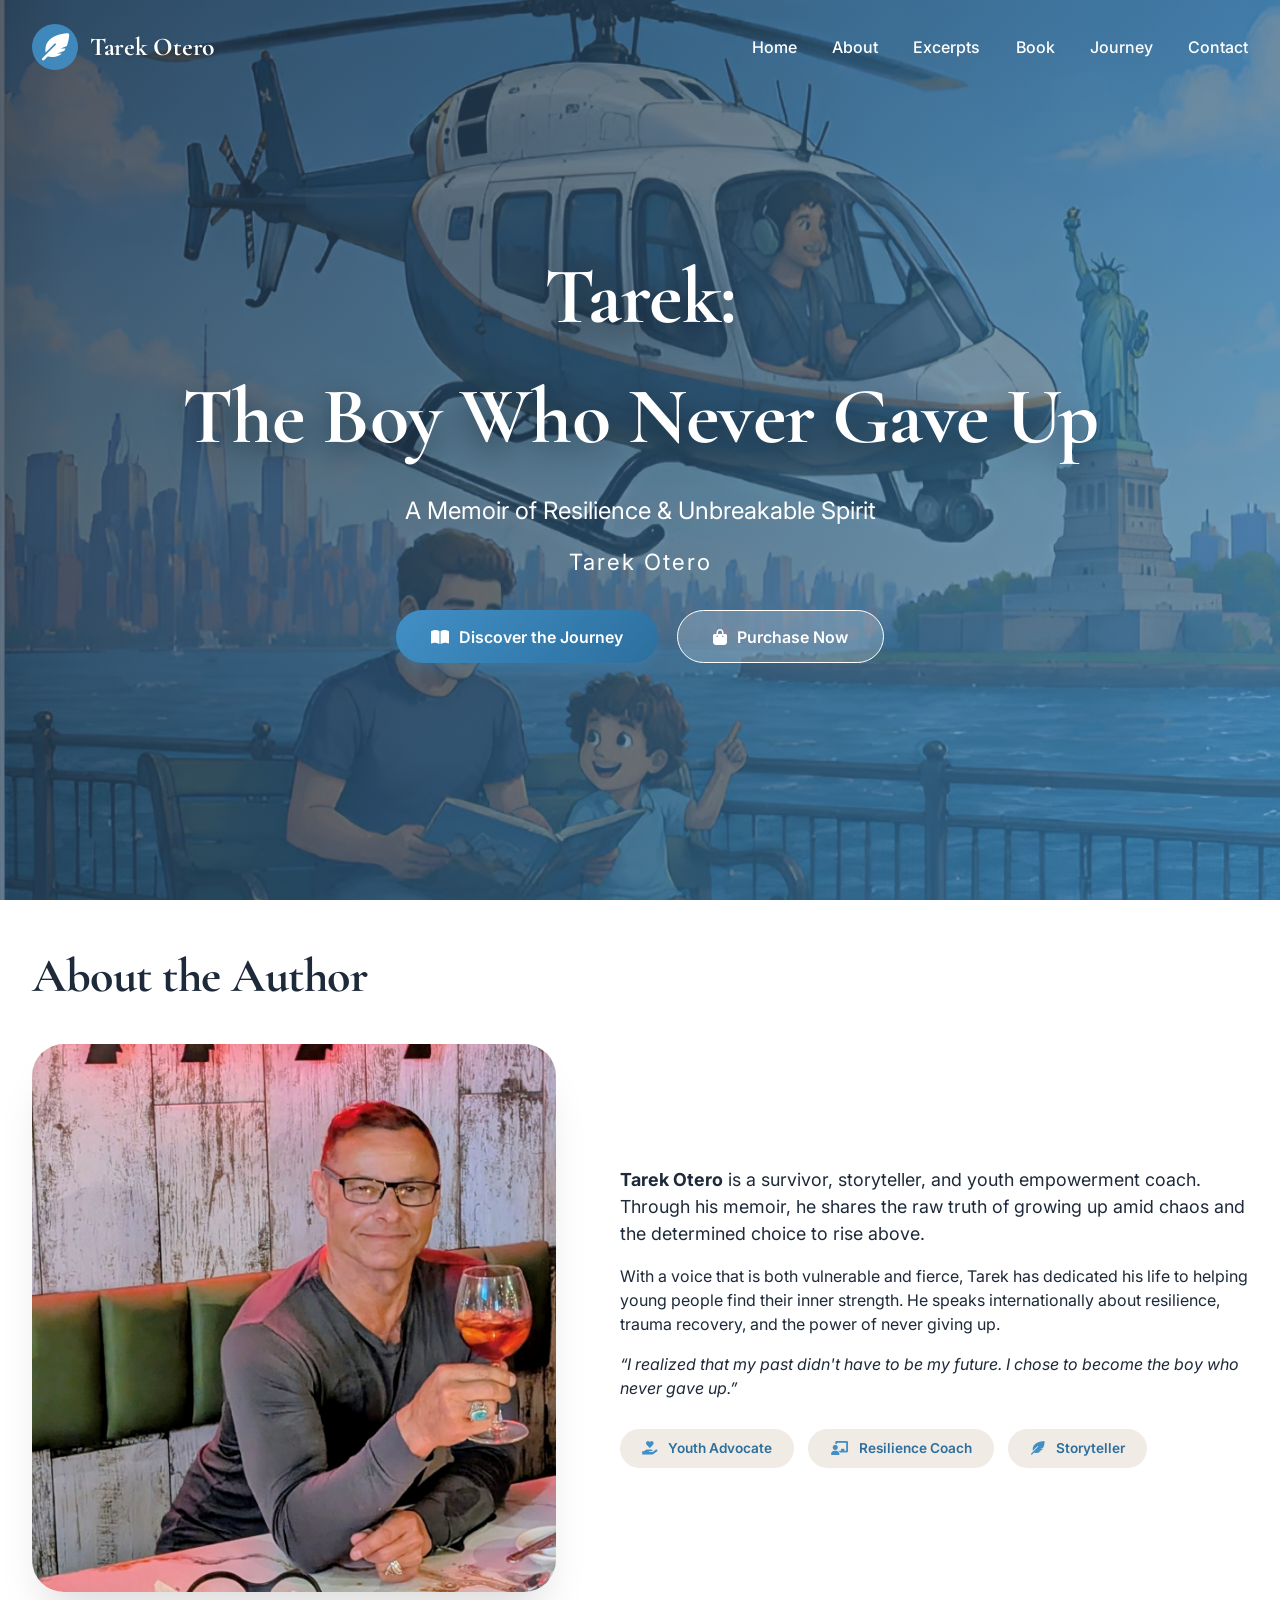
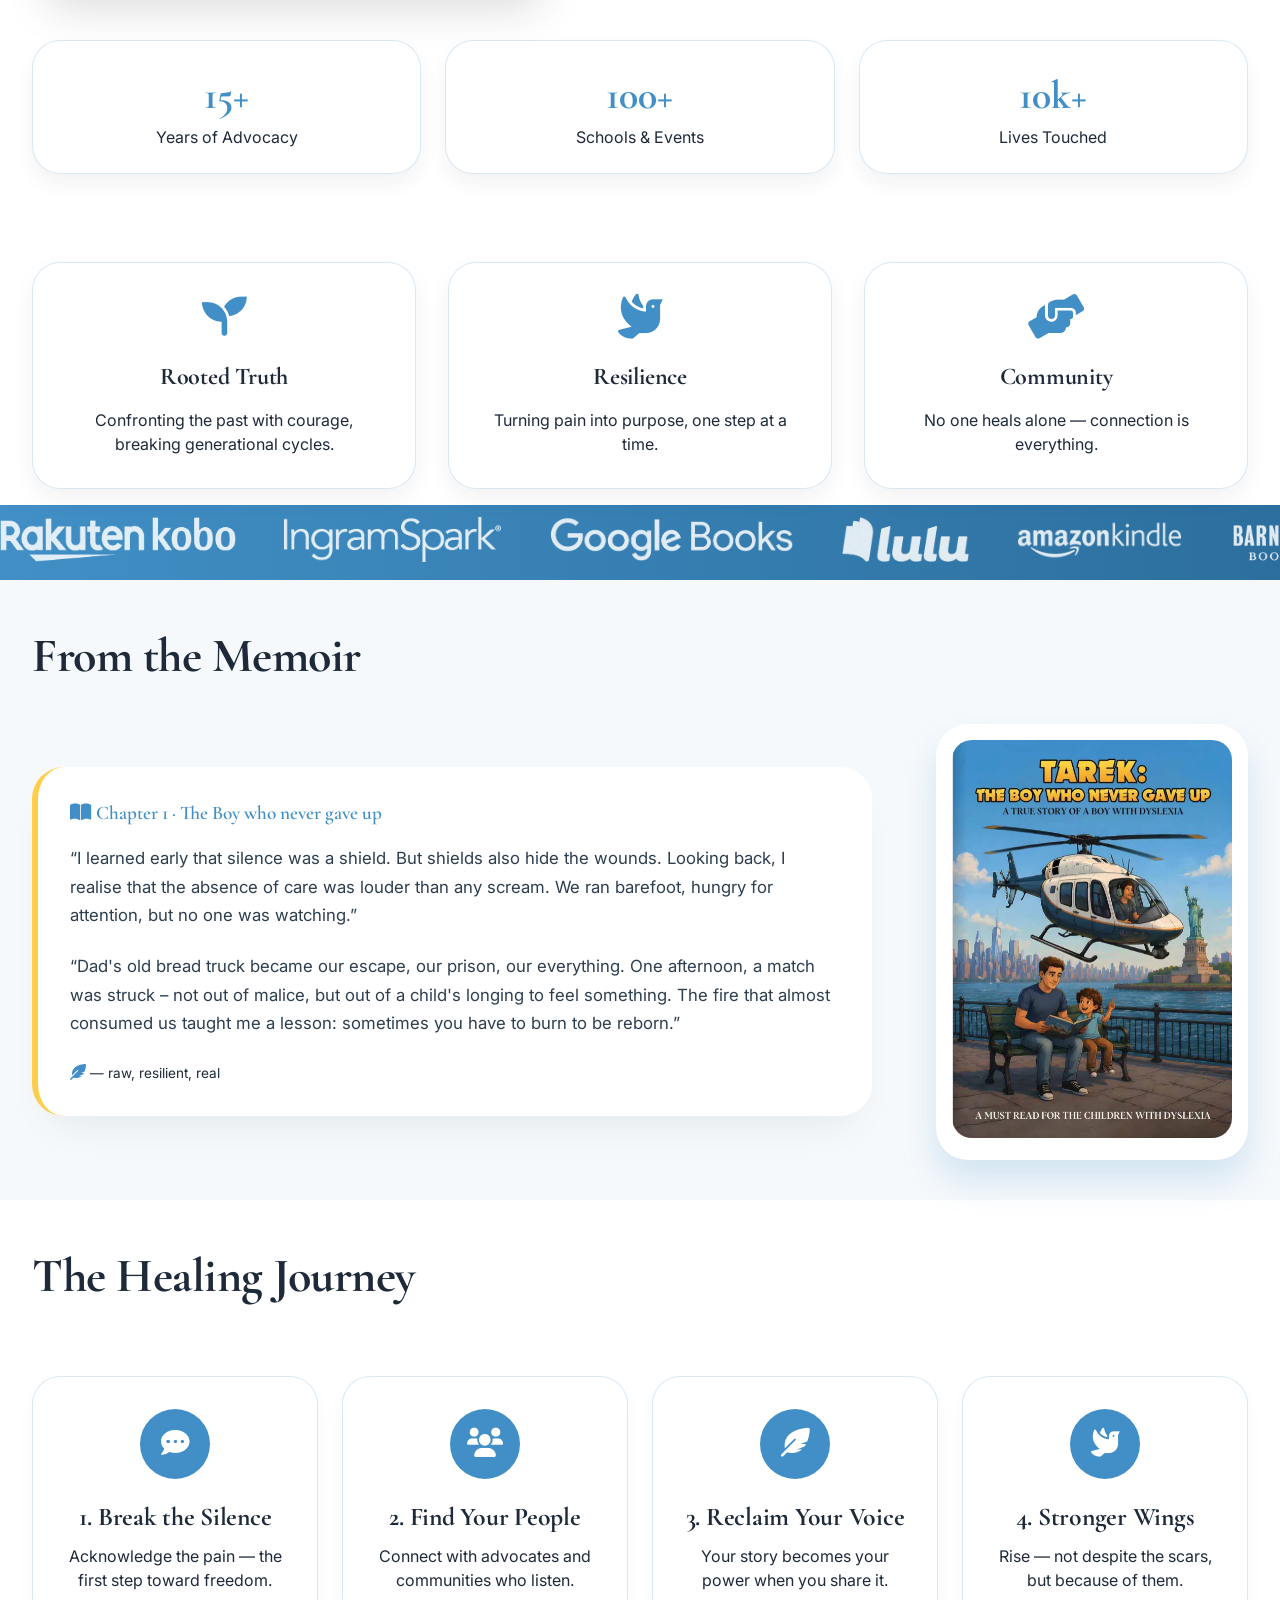
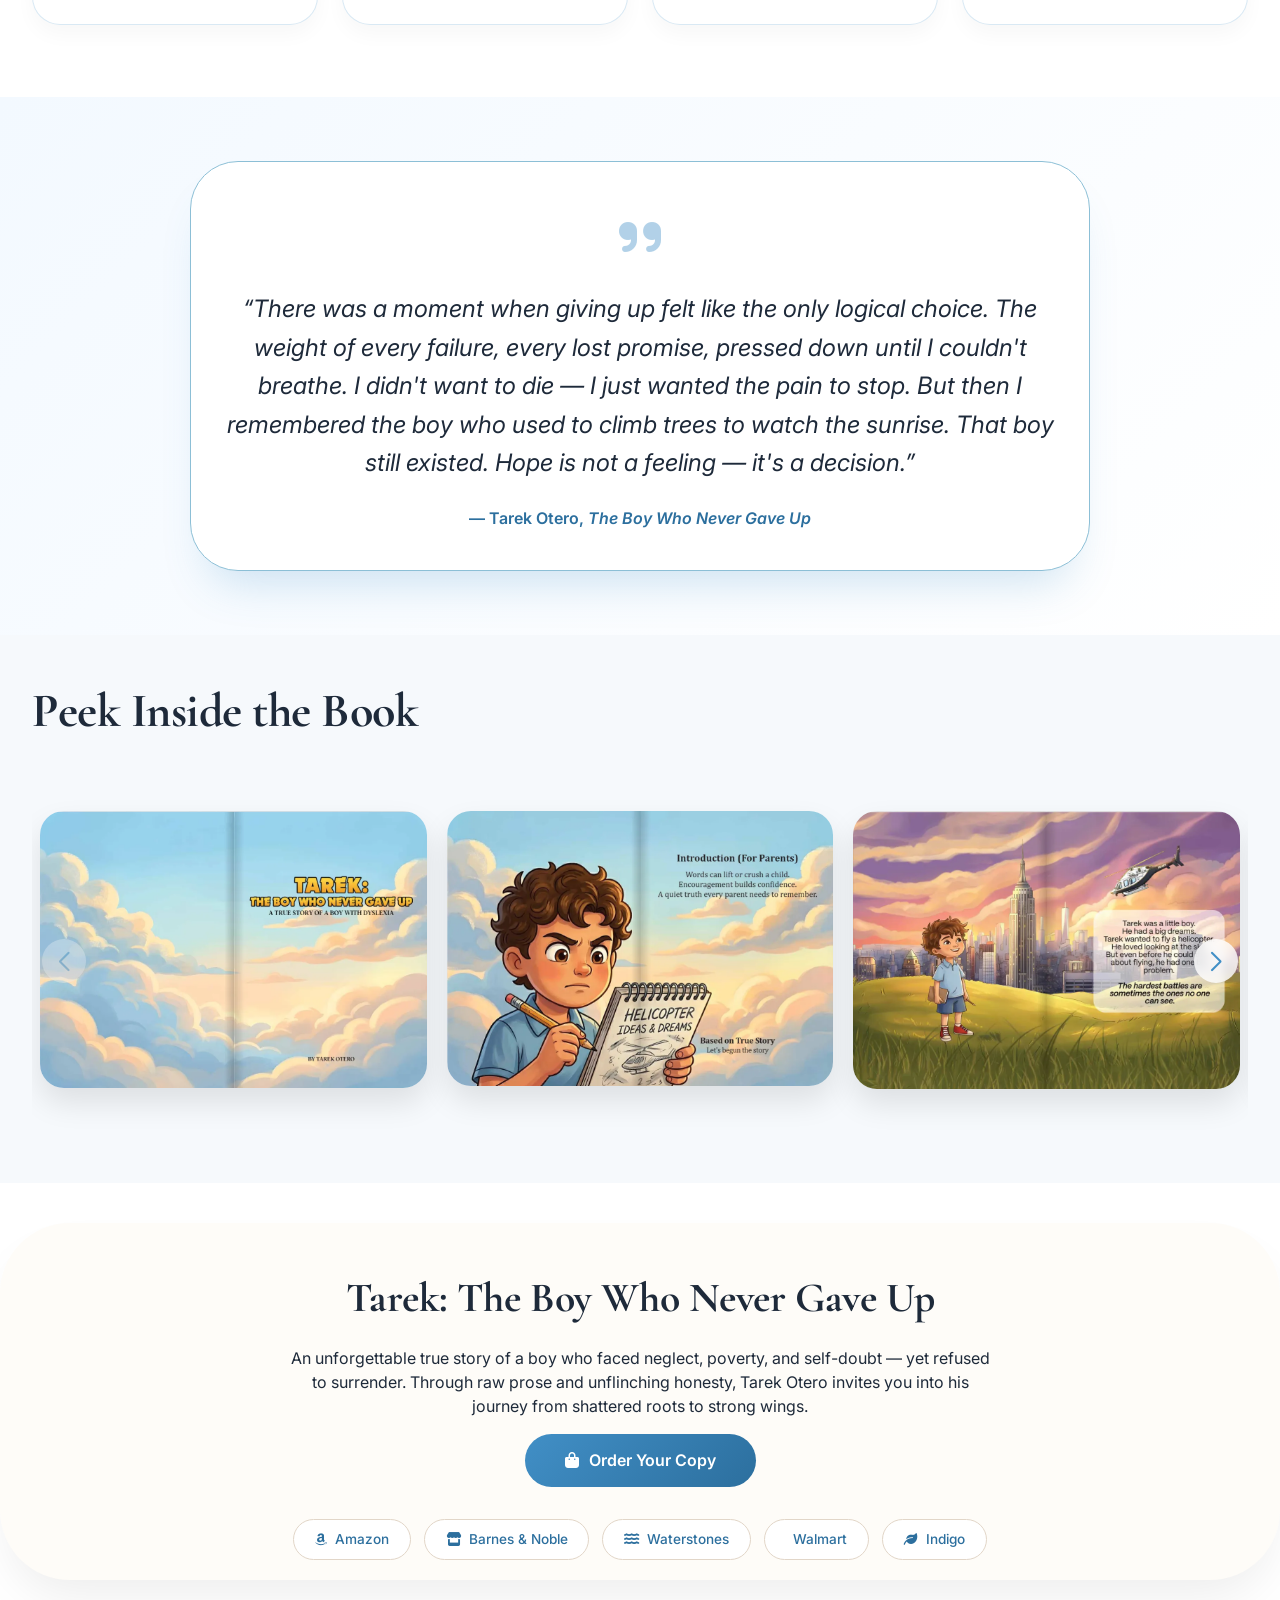
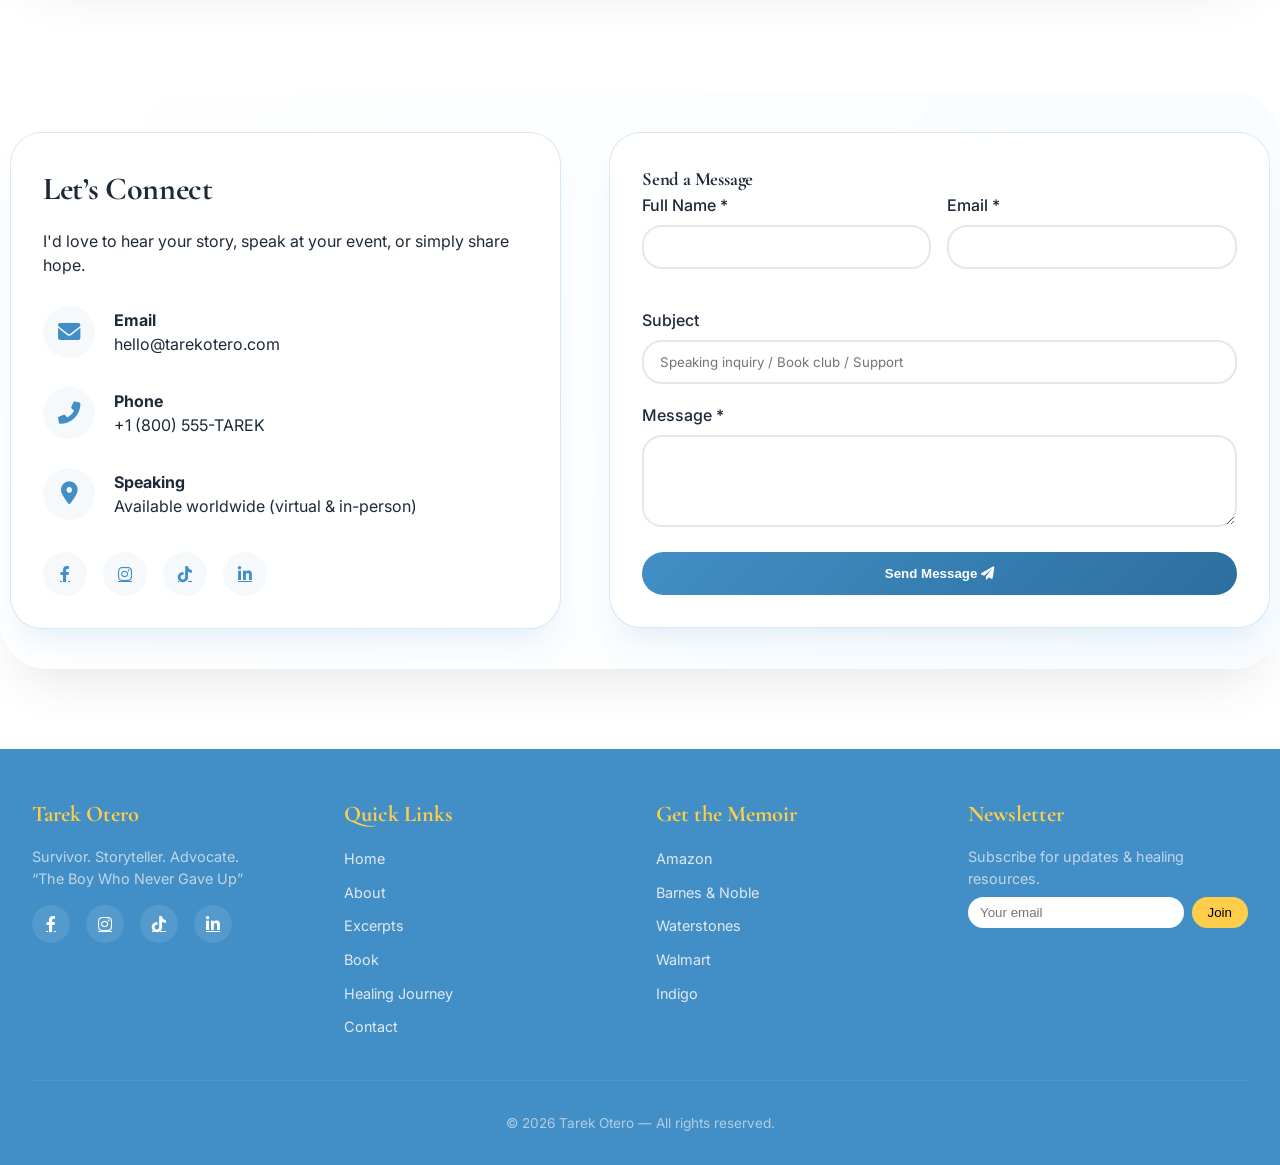
==== commit 04b4b73e: "Add files via upload" ====
--- a/index.html
+++ b/index.html
@@ -979,7 +979,7 @@
 
   // Generate 31 images for Swiper
   const swiperWrapper = document.getElementById('swiperWrapper');
-  const imageCount = 31;
+  const imageCount = 5;
   const images = [];
   for (let i = 2; i <= imageCount; i++) {
     const slide = document.createElement('div');
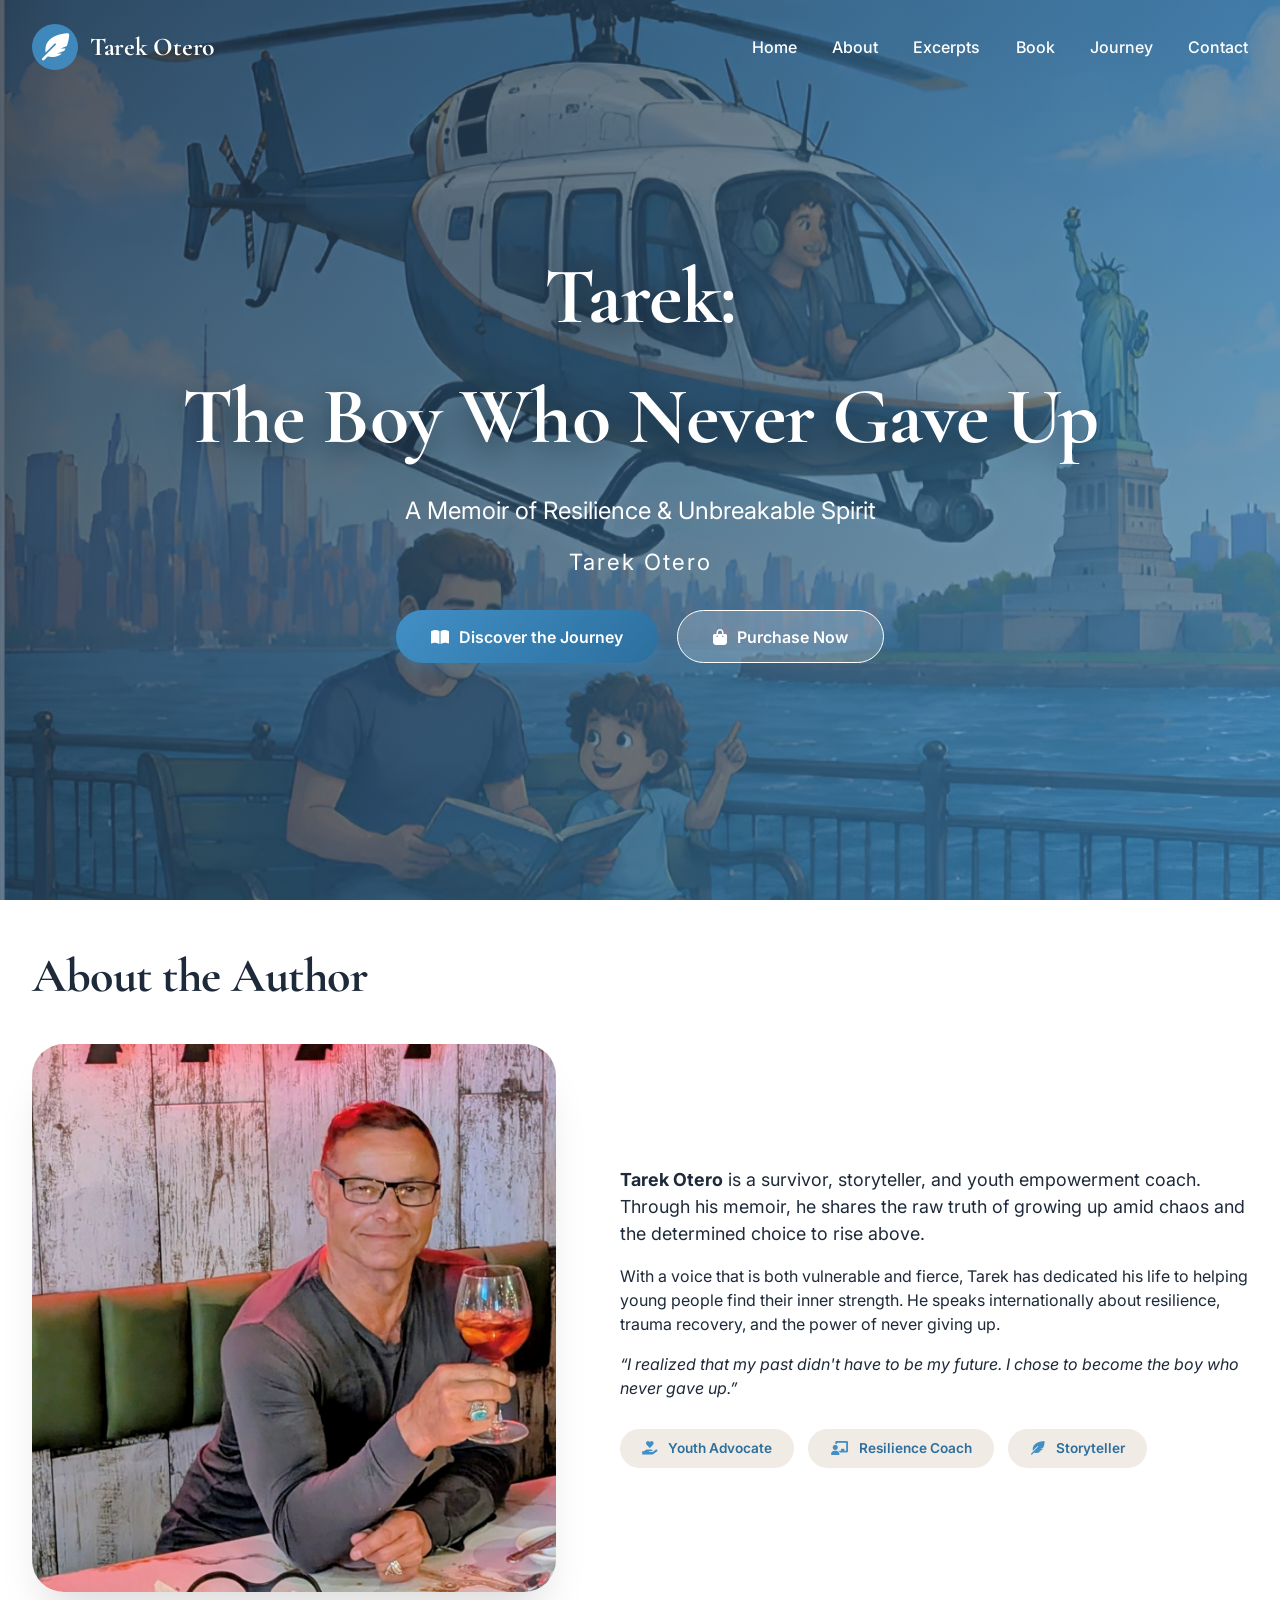
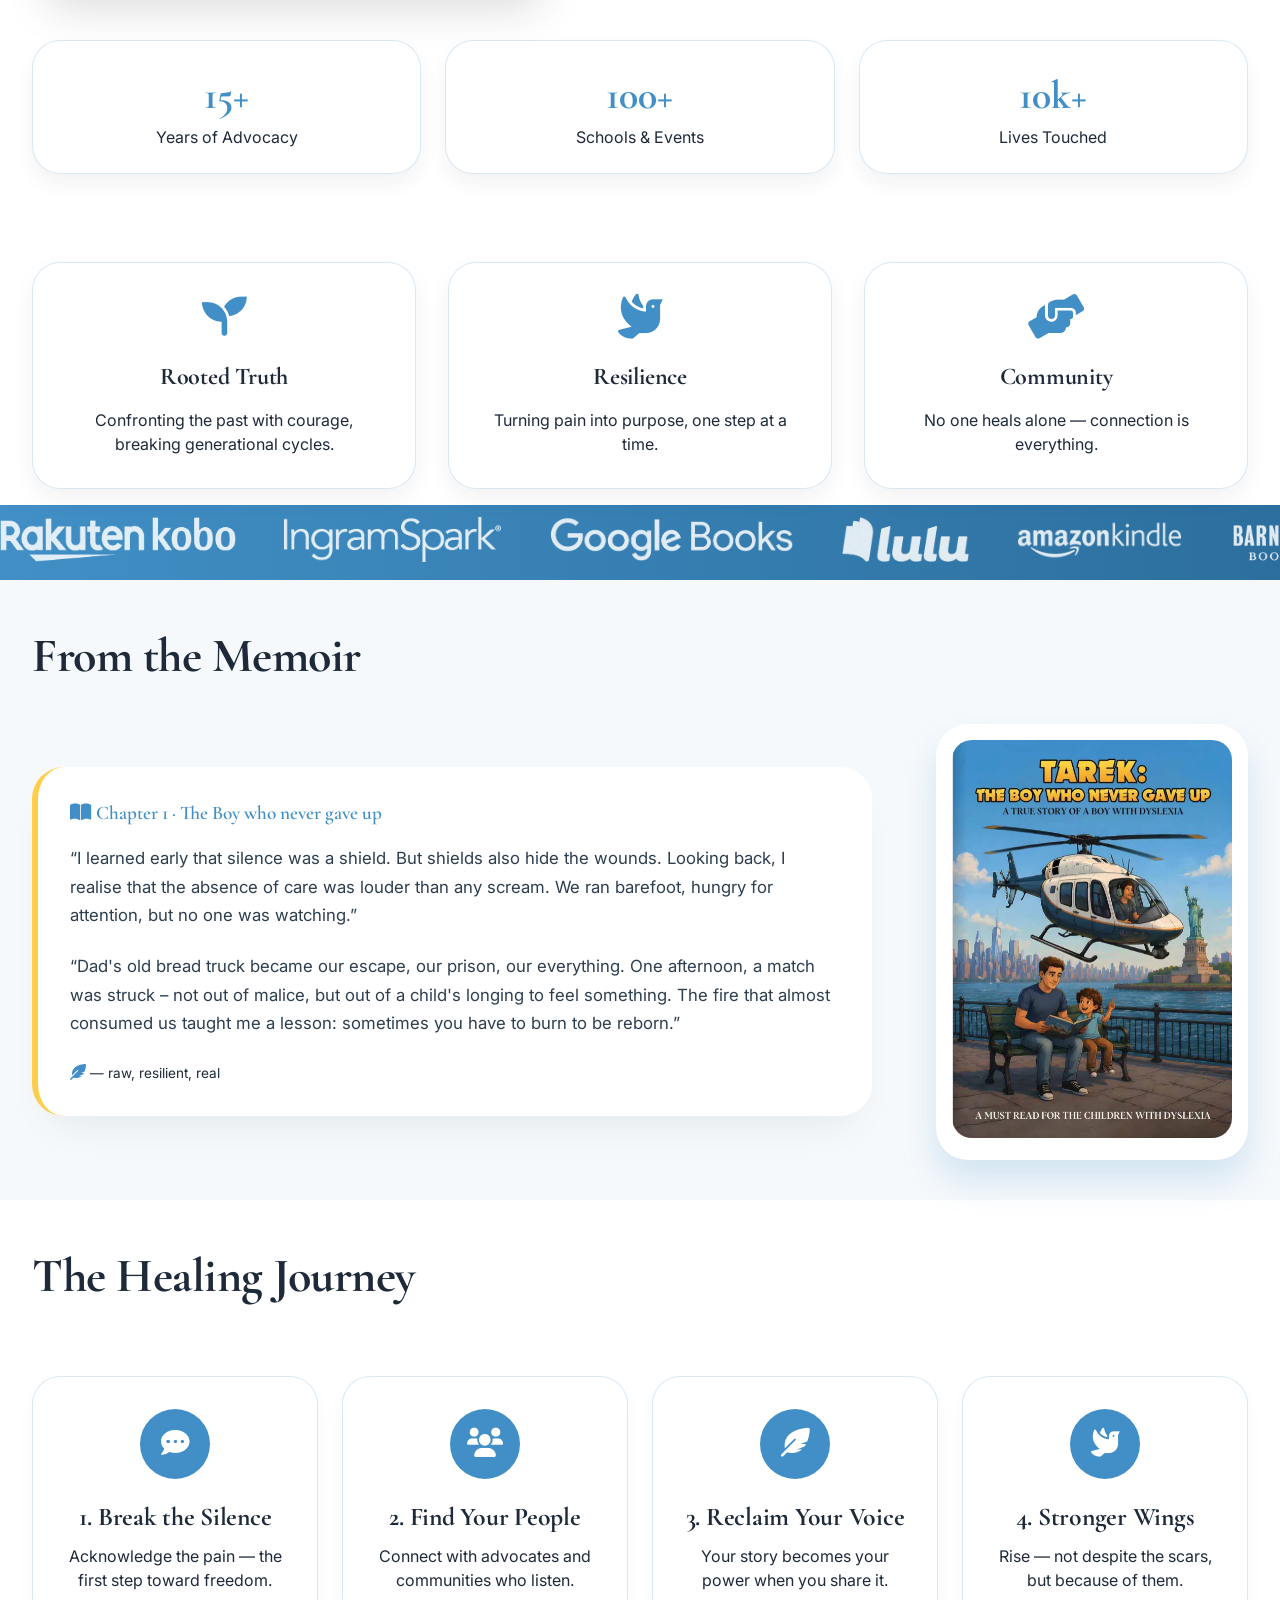
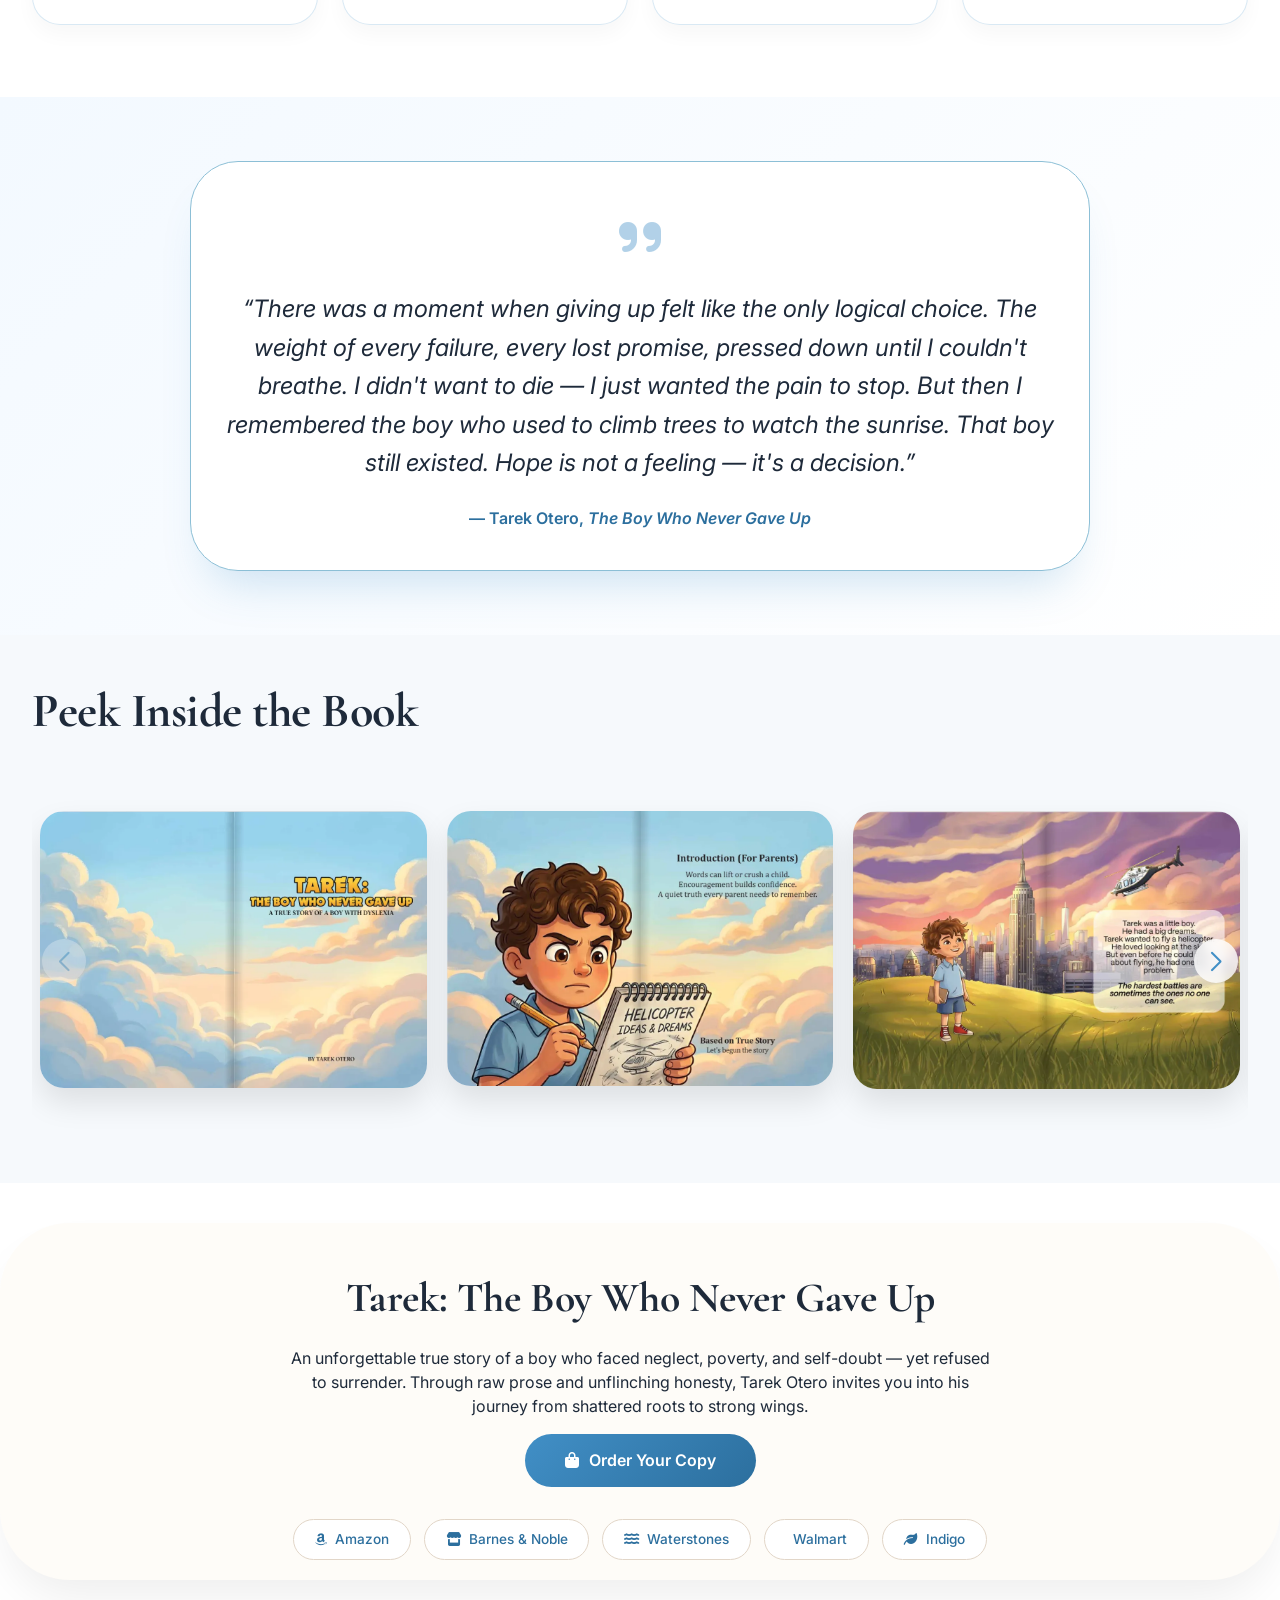
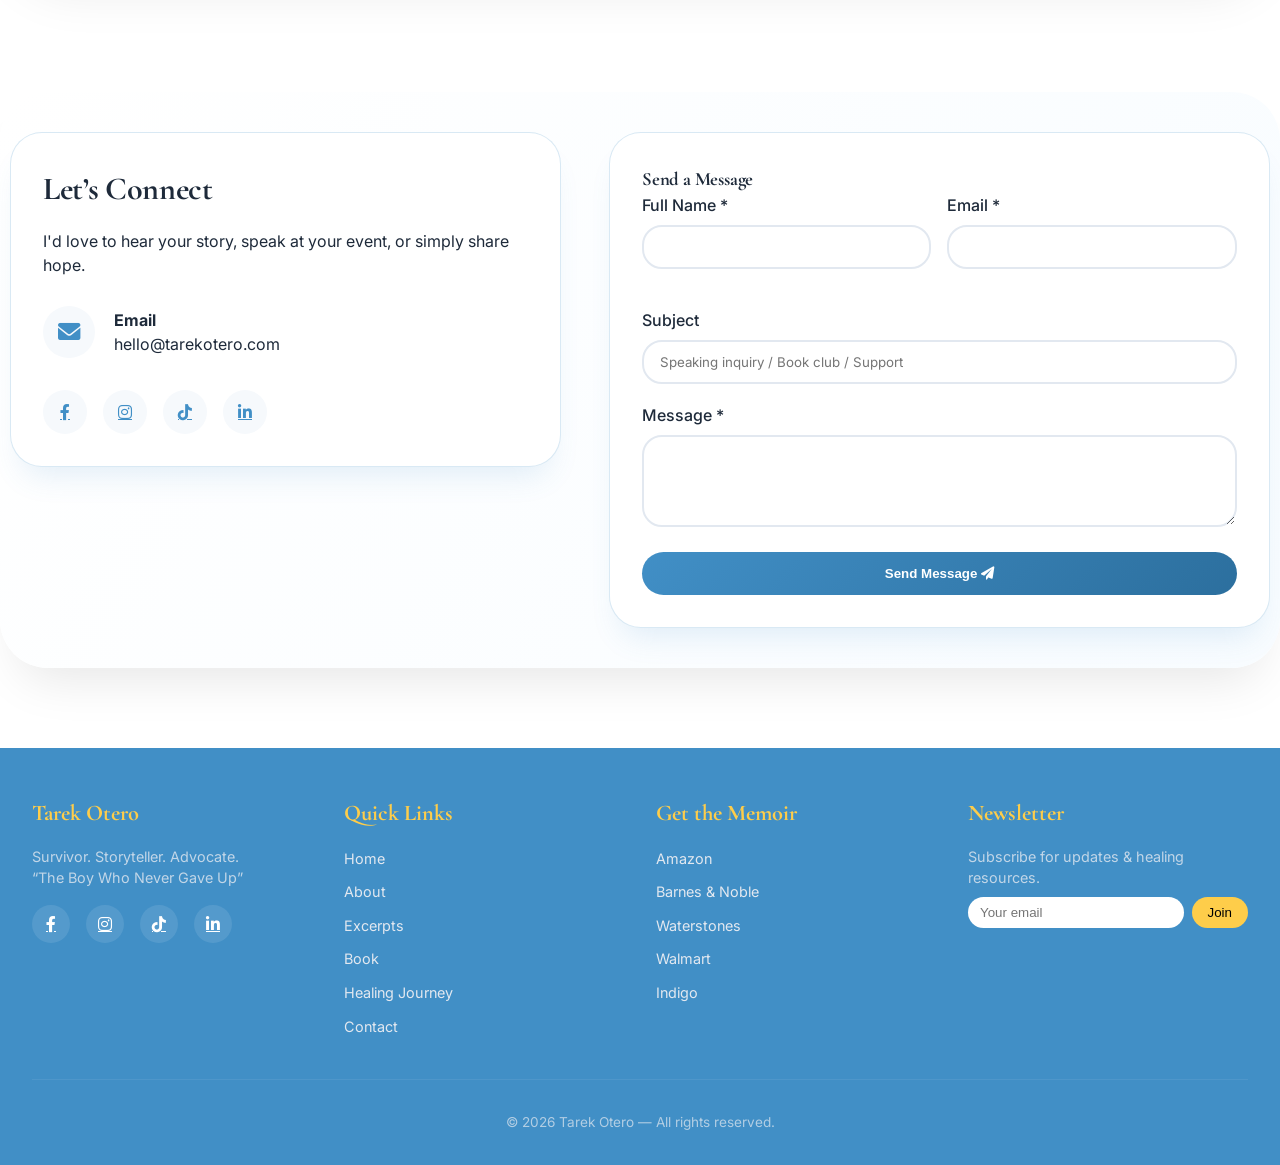
==== commit 6ac4b972: "Add files via upload" ====
--- a/index.html
+++ b/index.html
@@ -7,698 +7,23 @@
   <link href="https://fonts.googleapis.com/css2?family=Inter:opsz,wght@14..32,300;400;500;600;700&family=Cormorant+Garamond:ital,wght@0,400;0,500;0,600;0,700;1,500;1,600&display=swap" rel="stylesheet">
   <link rel="stylesheet" href="https://cdnjs.cloudflare.com/ajax/libs/font-awesome/6.0.0-beta3/css/all.min.css">
   <link rel="stylesheet" href="https://cdn.jsdelivr.net/npm/swiper@11/swiper-bundle.min.css" />
-  <style>
-    * {
-      margin: 0;
-      padding: 0;
-      box-sizing: border-box;
-    }
-    body {
-      font-family: 'Inter', sans-serif;
-      background: #FFFFFF;
-      color: #1E2A3A;
-      line-height: 1.5;
-      scroll-behavior: smooth;
-      overflow-x: hidden;
-    }
-    h1, h2, h3, .logo-text, .hero-title, .section-title {
-      font-family: 'Cormorant Garamond', serif;
-      font-weight: 700;
-      letter-spacing: -0.01em;
-    }
-    .container {
-      max-width: 1280px;
-      margin: 0 auto;
-      padding: 0 2rem;
-    }
-    :root {
-      --primary: #418fc6;
-      --primary-dark: #2c6f9e;
-      --secondary: #8cbfd6;
-      --accent: #fecd4a;
-      --accent-dark: #e0b12e;
-      --bg-light: #F6F9FC;
-      --text-dark: #1E2A3A;
-      --text-light: #5a6e7c;
-    }
-    ::-webkit-scrollbar { width: 8px; }
-    ::-webkit-scrollbar-track { background: #E2E8F0; }
-    ::-webkit-scrollbar-thumb { background: linear-gradient(135deg, var(--primary), var(--secondary)); border-radius: 10px; }
-
-    /* Navbar */
-    .navbar {
-      background: transparent;
-      padding: 1.5rem 2rem;
-      position: absolute;
-      top: 0;
-      left: 0;
-      width: 100%;
-      z-index: 1000;
-      transition: all 0.3s;
-    }
-    .navbar.scrolled {
-      background: rgba(255,255,255,0.96);
-      backdrop-filter: blur(10px);
-      box-shadow: 0 5px 20px rgba(0,0,0,0.05);
-      position: fixed;
-    }
-    .navbar.scrolled .logo-text,
-    .navbar.scrolled .nav-link {
-      color: var(--text-dark);
-      text-shadow: none;
-    }
-    .navbar.scrolled .logo-icon {
-      background: var(--primary);
-      border: none;
-    }
-    .nav-container {
-      max-width: 1400px;
-      margin: 0 auto;
-      display: flex;
-      justify-content: space-between;
-      align-items: center;
-    }
-    .logo { display: flex; align-items: center; gap: 12px; cursor: pointer; }
-    .logo-icon {
-      background: rgba(65,143,198,0.9);
-      width: 46px; height: 46px; border-radius: 30px;
-      display: flex; align-items: center; justify-content: center;
-    }
-    .logo-icon i { font-size: 1.7rem; color: white; }
-    .logo-text { font-size: 1.6rem; font-weight: 700; color: white; transition: color 0.2s; text-shadow: 0 2px 5px rgba(0,0,0,0.2); }
-    .nav-menu { display: flex; gap: 2.2rem; list-style: none; }
-    .nav-link { text-decoration: none; font-weight: 500; color: white; font-size: 1rem; transition: 0.2s; }
-    .navbar.scrolled .nav-link { color: var(--text-dark); }
-    .nav-link:hover { color: var(--accent); }
-    .hamburger { display: none; font-size: 1.8rem; cursor: pointer; color: white; z-index: 1001; }
-    .navbar.scrolled .hamburger { color: var(--text-dark); }
-    .side-menu {
-      position: fixed; top: 0; right: -100%; width: 280px; height: 100vh; background: #FFFFFF;
-      box-shadow: -5px 0 30px rgba(0,0,0,0.1); z-index: 2000; transition: right 0.35s;
-      padding: 2rem 1.5rem; display: flex; flex-direction: column; gap: 2rem;
-    }
-    .side-menu.active { right: 0; }
-    .close-menu { font-size: 1.8rem; cursor: pointer; color: var(--primary); text-align: right; }
-    .side-nav-links { display: flex; flex-direction: column; gap: 1.8rem; list-style: none; }
-    .side-nav-links a { text-decoration: none; font-size: 1.3rem; font-weight: 500; color: var(--text-dark); }
-    .side-nav-links a:hover { color: var(--primary); }
-    .overlay-blur {
-      position: fixed; top: 0; left: 0; width: 100%; height: 100%;
-      background: rgba(0,0,0,0.3); backdrop-filter: blur(3px); z-index: 1999;
-      opacity: 0; visibility: hidden; transition: all 0.3s;
-    }
-    .overlay-blur.active { opacity: 1; visibility: visible; }
-    .btn {
-      display: inline-flex; align-items: center; gap: 0.6rem; padding: 0.85rem 2.2rem;
-      border-radius: 40px; font-weight: 600; text-decoration: none; transition: all 0.3s;
-      font-size: 1rem;
-    }
-    .btn-primary {
-      background: linear-gradient(135deg, var(--primary), var(--primary-dark));
-      color: white;
-      box-shadow: 0 6px 14px rgba(65,143,198,0.3);
-    }
-    .btn-primary:hover { transform: translateY(-4px); box-shadow: 0 18px 28px rgba(65,143,198,0.4); }
-    .btn-outline {
-      background: rgba(255,255,255,0.2);
-      backdrop-filter: blur(6px);
-      border: 1.5px solid white;
-      color: white;
-    }
-    .btn-outline:hover { background: var(--accent); color: var(--text-dark); border-color: var(--accent); transform: translateY(-3px); }
-    .section-title {
-      font-size: 3rem;
-      margin-bottom: 2rem;
-      position: relative;
-      display: inline-block;
-    }
-    /* .section-title:after {
-      content: '';
-      position: absolute;
-      bottom: -12px;
-      left: 0;
-      width: 90px;
-      height: 4px;
-      background: linear-gradient(90deg, var(--primary), var(--accent));
-      border-radius: 4px;
-    } */
-    section { padding: 40px 0; }
-
-    /* Hero */
-    .hero {
-      min-height: 100vh;
-      background: linear-gradient(125deg, rgba(30,42,58,0.75), rgba(65,143,198,0.65)), url('images/book-cover.webp');
-      background-size: cover;
-      background-position: center;
-      display: flex;
-      align-items: center;
-      text-align: center;
-      color: white;
-    }
-    .hero-content { max-width: 950px; margin: 0 auto; animation: fadeInUp 1s ease forwards; }
-    .hero-title { font-size: 5rem; margin-bottom: 1rem; text-shadow: 0 10px 30px rgba(0,0,0,0.5); }
-    .hero-sub { font-size: 1.5rem; margin-bottom: 1rem; }
-    .hero-author { font-size: 1.4rem; margin-bottom: 2rem; letter-spacing: 2px; }
-    @keyframes fadeInUp { from { opacity: 0; transform: translateY(40px); } to { opacity: 1; transform: translateY(0); } }
-
-    /* About + Stats */
-    .about-grid { display: flex; align-items: center; gap: 4rem; flex-wrap: wrap; margin-bottom: 3rem; }
-    .about-img { flex: 1; border-radius: 32px; overflow: hidden; box-shadow: 0 30px 45px -15px rgba(0,0,0,0.15); }
-    .about-img img { width: 100%; height: auto; display: block; }
-    .about-text { flex: 1.2; }
-    .stats-row {
-      display: flex;
-      justify-content: space-between;
-      gap: 1.5rem;
-      flex-wrap: wrap;
-      margin-top: 2.5rem;
-    }
-    .stat-card {
-      background: white;
-      border-radius: 28px;
-      padding: 1.5rem;
-      text-align: center;
-      flex: 1;
-      box-shadow: 0 10px 20px rgba(0,0,0,0.05);
-      border: 1px solid rgba(65,143,198,0.2);
-      transition: 0.3s;
-    }
-    .stat-card:hover { transform: translateY(-8px); border-color: var(--accent); }
-    .stat-number { font-size: 2.5rem; font-weight: 800; color: var(--primary); font-family: 'Cormorant Garamond', serif; }
-    .badge-group {
-      display: flex;
-      gap: 14px;
-      flex-wrap: wrap;
-      margin: 1.8rem 0 0;
-    }
-    .badge {
-      background: #F0EBE4;
-      padding: 0.6rem 1.4rem;
-      border-radius: 60px;
-      font-size: 0.85rem;
-      font-weight: 600;
-      color: var(--primary-dark);
-    }
-    .badge i { margin-right: 8px; color: var(--primary); }
-
-    /* Hover Cards */
-    .hover-cards {
-      display: flex;
-      gap: 2rem;
-      flex-wrap: wrap;
-      justify-content: center;
-      margin: 3rem 0 1rem;
-    }
-    .hover-card {
-      background: white;
-      border-radius: 28px;
-      padding: 2rem 1.8rem;
-      text-align: center;
-      flex: 1 1 240px;
-      transition: all 0.4s ease;
-      box-shadow: 0 10px 25px rgba(0,0,0,0.05);
-      border: 1px solid rgba(65,143,198,0.2);
-      cursor: pointer;
-    }
-    .hover-card:hover {
-      transform: translateY(-12px);
-      box-shadow: 0 25px 35px -12px rgba(65,143,198,0.3);
-      border-color: var(--accent);
-    }
-    .hover-card i {
-      font-size: 2.8rem;
-      color: var(--primary);
-      margin-bottom: 1.2rem;
-      transition: 0.2s;
-    }
-    .hover-card:hover i {
-      color: var(--accent);
-      transform: scale(1.05);
-    }
-    .hover-card h3 { font-size: 1.5rem; margin-bottom: 0.8rem; }
-
-    /* Marquee */
-    .marquee-section { background: linear-gradient(90deg, var(--primary), var(--primary-dark)); padding: 12px 0; overflow: hidden; white-space: nowrap; }
-    .marquee-track { display: inline-flex; align-items: center; gap: 3rem; animation: marqueeScroll 22s linear infinite; }
-    .marquee-track img { height: 45px; width: auto; filter: brightness(0) invert(1); opacity: 0.85; }
-    @keyframes marqueeScroll { 0% { transform: translateX(0); } 100% { transform: translateX(-50%); } }
-
-    /* Chapter Excerpt */
-    .chapter-enhanced { background: var(--bg-light); }
-    .chapter-grid { display: flex; align-items: center; gap: 4rem; flex-wrap: wrap; }
-    .chapter-left { flex: 1.2; background: white; border-radius: 32px; padding: 2rem; box-shadow: 0 25px 40px -20px rgba(0,0,0,0.08); border-left: 6px solid var(--accent); }
-    .chapter-tag { font-family: 'Cormorant Garamond', serif; font-weight: 600; font-size: 1.2rem; color: var(--primary); margin-bottom: 1rem; display: inline-block; }
-    .excerpt-paragraph { font-size: 1.05rem; line-height: 1.7; margin-bottom: 1.4rem; color: #2D3E4F; }
-    .book-image-frame { background: white; border-radius: 32px; padding: 1rem; box-shadow: 0 20px 35px rgba(65,143,198,0.2); }
-    .book-image-frame img { max-width: 280px; width: 100%; border-radius: 20px; }
-
-    /* Journey Steps */
-    .journey-steps {
-      display: flex;
-      flex-wrap: wrap;
-      justify-content: space-between;
-      gap: 1.5rem;
-      margin: 2rem 0;
-    }
-    .step {
-      flex: 1;
-      min-width: 200px;
-      background: white;
-      border-radius: 28px;
-      padding: 2rem 1.5rem;
-      text-align: center;
-      transition: all 0.3s;
-      border: 1px solid rgba(65,143,198,0.2);
-      box-shadow: 0 10px 20px rgba(0,0,0,0.03);
-    }
-    .step:hover {
-      transform: translateY(-8px);
-      border-color: var(--accent);
-    }
-    .step-icon {
-      background: var(--primary);
-      width: 70px;
-      height: 70px;
-      margin: 0 auto 1.2rem;
-      border-radius: 70px;
-      display: flex;
-      align-items: center;
-      justify-content: center;
-      font-size: 1.8rem;
-      color: white;
-    }
-    .step h3 { font-size: 1.6rem; margin-bottom: 0.5rem; }
-
-    /* Quote Section */
-    .quote-section {
-      background: linear-gradient(135deg, #F3F9FF, #FFFFFF);
-      padding: 4rem 0;
-      text-align: center;
-    }
-    .quote-block {
-      max-width: 900px;
-      margin: 0 auto;
-      background: white;
-      border-radius: 48px;
-      padding: 2.5rem 2rem;
-      box-shadow: 0 30px 45px -20px rgba(65,143,198,0.25);
-      border: 1px solid var(--secondary);
-    }
-    .quote-symbol {
-      font-size: 3rem;
-      color: var(--primary);
-      opacity: 0.4;
-      margin-bottom: 1rem;
-    }
-    .quote-text-main {
-      font-size: 1.5rem;
-      line-height: 1.6;
-      font-style: italic;
-      margin-bottom: 1.5rem;
-    }
-    .quote-author-name {
-      font-weight: 600;
-      color: var(--primary-dark);
-    }
-
-    /* Carousel Swiper (draggable, no autoplay) */
-    .carousel-section {
-      background: var(--bg-light);
-    }
-    .swiper {
-      padding: 2rem 0.5rem;
-      overflow: hidden;
-      border-radius: 28px;
-    }
-    .swiper-slide {
-      text-align: center;
-      cursor: pointer;
-      transition: 0.2s;
-    }
-    .swiper-slide img {
-      width: 100%;
-      max-width: 500px;
-      height: auto;
-      border-radius: 24px;
-      box-shadow: 0 15px 30px rgba(0,0,0,0.1);
-      margin: 0 auto;
-      transition: transform 0.3s;
-    }
-    .swiper-slide img:hover {
-      transform: scale(1.02);
-    }
-    .swiper-button-next, .swiper-button-prev {
-      color: var(--primary);
-      background: rgba(255,255,255,0.8);
-      width: 44px;
-      height: 44px;
-      border-radius: 44px;
-      backdrop-filter: blur(4px);
-    }
-    .swiper-button-next:after, .swiper-button-prev:after {
-      font-size: 1.2rem;
-      font-weight: bold;
-    }
-    .swiper-pagination-bullet-active {
-      background: var(--primary);
-    }
-
-    /* Lightbox Modal */
-    .lightbox-modal {
-      display: none;
-      position: fixed;
-      top: 0;
-      left: 0;
-      width: 100%;
-      height: 100%;
-      background: rgba(0,0,0,0.9);
-      z-index: 3000;
-      justify-content: center;
-      align-items: center;
-      cursor: pointer;
-    }
-    .lightbox-modal.active {
-      display: flex;
-    }
-    .lightbox-img {
-      max-width: 90%;
-      max-height: 90%;
-      border-radius: 16px;
-      box-shadow: 0 20px 40px rgba(0,0,0,0.5);
-    }
-    .close-lightbox {
-      position: absolute;
-      top: 30px;
-      right: 40px;
-      font-size: 3rem;
-      color: white;
-      background: none;
-      border: none;
-      cursor: pointer;
-      transition: 0.2s;
-    }
-    .close-lightbox:hover {
-      color: var(--accent);
-      transform: scale(1.1);
-    }
-
-    /* Memoir Section */
-    #book .container{
-        padding: 40px 0;
-    }
-    .memoir-luxury-card {
-      background: #FEFCF8;
-      border-radius: 70px;
-      padding: 20px;
-      text-align: center;
-      box-shadow: 0 25px 50px -12px rgba(0,0,0,0.08);
-      transition: all 0.4s;
-    }
-    .memoir-luxury-card:hover {
-      transform: translateY(-8px);
-      box-shadow: 0 35px 55px -20px rgba(65,143,198,0.2);
-    }
-    .butterfly-icon-row {
-      display: flex;
-      justify-content: center;
-      gap: 18px;
-      font-size: 2rem;
-      color: var(--secondary);
-      margin-bottom: 1.5rem;
-    }
-    .btn-luxury {
-      background: linear-gradient(135deg, var(--primary), var(--primary-dark));
-      color: white;
-      padding: 0.9rem 2.5rem;
-      border-radius: 60px;
-      text-decoration: none;
-      font-weight: 600;
-      display: inline-flex;
-      align-items: center;
-      gap: 10px;
-      transition: 0.3s;
-    }
-    .btn-luxury:hover { background: var(--accent); color: var(--text-dark); transform: scale(1.02); }
-    .store-badge-luxury {
-      display: flex;
-      flex-wrap: wrap;
-      justify-content: center;
-      gap: 0.8rem;
-      margin-top: 2rem;
-    }
-    .store-badge-luxury a {
-      background: white;
-      border: 1px solid #E2D6C8;
-      padding: 0.6rem 1.3rem;
-      border-radius: 40px;
-      font-size: 0.85rem;
-      font-weight: 500;
-      color: var(--primary-dark);
-      text-decoration: none;
-      transition: 0.25s;
-      display: inline-flex;
-      align-items: center;
-      gap: 8px;
-    }
-    .store-badge-luxury a:hover {
-      background: var(--primary);
-      border-color: var(--primary);
-      color: white;
-    }
-
-    /* Contact Section (unchanged, as loved) */
-    .contact-wow {
-      background: linear-gradient(120deg, #FFFFFF 0%, #F8FCFF 100%);
-      padding: 40px 10px;
-      border-radius: 48px;
-      margin: 0 auto;
-      max-width: 1300px;
-      box-shadow: 0 30px 50px -20px rgba(0,0,0,0.1);
-    }
-    .contact-grid {
-      display: grid;
-      grid-template-columns: 1fr 1.2fr;
-      gap: 3rem;
-      align-items: start;
-    }
-    .contact-info-card {
-      background: white;
-      border-radius: 32px;
-      padding: 2rem;
-      box-shadow: 0 20px 30px -12px rgba(65,143,198,0.15);
-      border: 1px solid rgba(65,143,198,0.2);
-    }
-    .contact-info-card h3 {
-      font-size: 2rem;
-      margin-bottom: 1rem;
-      font-family: 'Cormorant Garamond', serif;
-    }
-    .contact-detail {
-      display: flex;
-      gap: 1.2rem;
-      margin: 1.8rem 0;
-      align-items: center;
-    }
-    .contact-icon {
-      width: 52px;
-      height: 52px;
-      background: var(--bg-light);
-      border-radius: 30px;
-      display: flex;
-      align-items: center;
-      justify-content: center;
-      font-size: 1.4rem;
-      color: var(--primary);
-    }
-    .social-icons-contact {
-      display: flex;
-      gap: 1rem;
-      margin-top: 2rem;
-    }
-    .social-icons-contact a {
-      background: var(--bg-light);
-      width: 44px;
-      height: 44px;
-      border-radius: 44px;
-      display: inline-flex;
-      align-items: center;
-      justify-content: center;
-      color: var(--primary);
-      transition: 0.2s;
-    }
-    .social-icons-contact a:hover {
-      background: var(--primary);
-      color: white;
-      transform: translateY(-5px);
-    }
-    .contact-form-card {
-      background: white;
-      border-radius: 32px;
-      padding: 2rem;
-      box-shadow: 0 20px 30px -12px rgba(65,143,198,0.15);
-      border: 1px solid rgba(65,143,198,0.2);
-    }
-    .form-row {
-      display: flex;
-      gap: 1rem;
-      margin-bottom: 1.2rem;
-    }
-    .form-group {
-      flex: 1;
-      margin-bottom: 1.2rem;
-    }
-    .form-group label {
-      display: block;
-      margin-bottom: 0.5rem;
-      font-weight: 500;
-    }
-    .form-control {
-      width: 100%;
-      padding: 12px 16px;
-      border: 2px solid #E2E8F0;
-      border-radius: 20px;
-      transition: 0.2s;
-      font-family: inherit;
-    }
-    .form-control:focus {
-      border-color: var(--primary);
-      outline: none;
-      box-shadow: 0 0 0 3px rgba(65,143,198,0.2);
-    }
-    .submit-btn-wow {
-      background: linear-gradient(135deg, var(--primary), var(--primary-dark));
-      color: white;
-      border: none;
-      padding: 14px 28px;
-      border-radius: 40px;
-      font-weight: 600;
-      cursor: pointer;
-      transition: 0.2s;
-      width: 100%;
-    }
-    .submit-btn-wow:hover {
-      background: var(--accent);
-      color: var(--text-dark);
-      transform: translateY(-3px);
-    }
-    
-
-    /* New Footer Design */
-    .new-footer {
-      background: #418fc6;
-      color: #E2E8F0;
-      padding: 3rem 0 2rem;
-      /* margin-top: 3rem; */
-    }
-    .footer-grid {
-      display: grid;
-      grid-template-columns: repeat(auto-fit, minmax(220px, 1fr));
-      gap: 2rem;
-      margin-bottom: 2rem;
-    }
-    .footer-col h4 {
-      font-family: 'Cormorant Garamond', serif;
-      font-size: 1.4rem;
-      margin-bottom: 1rem;
-      color: var(--accent);
-    }
-    .footer-col p {
-      font-size: 0.9rem;
-      line-height: 1.5;
-      opacity: 0.8;
-    }
-    .footer-col ul {
-      list-style: none;
-    }
-    .footer-col ul li {
-      margin-bottom: 0.6rem;
-    }
-    .footer-col ul li a {
-      color: #E2E8F0;
-      text-decoration: none;
-      transition: 0.2s;
-      font-size: 0.9rem;
-    }
-    .footer-col ul li a:hover {
-      color: var(--accent);
-      padding-left: 4px;
-    }
-    .footer-social {
-      display: flex;
-      gap: 1rem;
-      margin-top: 1rem;
-    }
-    .footer-social a {
-      background: rgba(255,255,255,0.1);
-      width: 38px;
-      height: 38px;
-      border-radius: 38px;
-      display: inline-flex;
-      align-items: center;
-      justify-content: center;
-      color: white;
-      transition: 0.2s;
-    }
-    .footer-social a:hover {
-      background: var(--accent);
-      color: #1E2A3A;
-      transform: translateY(-3px);
-    }
-    .footer-bottom {
-      text-align: center;
-      padding-top: 2rem;
-      border-top: 1px solid rgba(255,255,255,0.1);
-      font-size: 0.85rem;
-      opacity: 0.7;
-    }
-    .footer-bottom a {
-      color: var(--accent);
-      text-decoration: none;
-    }
-
-    @media (max-width: 850px) {
-      .nav-menu { display: none; }
-      .hamburger { display: block; }
-      .hero-title { font-size: 3rem; }
-      .section-title { font-size: 2.2rem; text-align: center;}
-      .about-grid, .chapter-grid { flex-direction: column; }
-      .contact-grid { grid-template-columns: 1fr; }
-      .form-row { flex-direction: column; gap: 0; }
-      .journey-steps { flex-direction: column; }
-      .footer-grid { grid-template-columns: 1fr; text-align: center; }
-      .footer-social { justify-content: center; }
-    }
-    .fade-up { opacity: 0; transform: translateY(30px); transition: opacity 0.8s, transform 0.8s; }
-    .fade-up.appear { opacity: 1; transform: translateY(0); }
-    .swiper-wrapper{
-        height: 300px !important;
-    }
-    .swiper-horizontal>.swiper-pagination-bullets, .swiper-pagination-bullets.swiper-pagination-horizontal, .swiper-pagination-custom, .swiper-pagination-fraction{
-        display: none !important;
-    }
-    @media(max-width:600px){
-        .swiper-wrapper{
-            height: 200px !important;
-        }
-        .swiper{
-            padding: 0 !important;
-        }
-    }
-  </style>
+  <link rel="stylesheet" href="style.css">
+
+
 </head>
 <body>
 
 <nav class="navbar" id="navbar">
   <div class="nav-container">
-    <div class="logo"><div class="logo-icon"><i class="fas fa-feather-alt"></i></div><span class="logo-text">Tarek Otero</span></div>
+    <a href="index.html" style="text-decoration: none;" class="logo"><div class="logo-icon"><i class="fas fa-feather-alt"></i></div><span class="logo-text">Tarek Otero</span></a>
     <div class="hamburger" id="hamburger"><i class="fas fa-bars"></i></div>
     <ul class="nav-menu">
-      <li><a href="#home" class="nav-link">Home</a></li>
-      <li><a href="#about" class="nav-link">About</a></li>
-      <li><a href="#excerpts" class="nav-link">Excerpts</a></li>
-      <li><a href="#book" class="nav-link">Book</a></li>
-      <li><a href="#journey" class="nav-link">Journey</a></li>
-      <li><a href="#contact" class="nav-link">Contact</a></li>
+      <li><a href="index.html" class="nav-link">Home</a></li>
+      <li><a href="about-us.html" class="nav-link">About</a></li>
+      <li><a href="excerpts.html" class="nav-link">Excerpts</a></li>
+      <li><a href="books.html" class="nav-link">Book</a></li>
+      <li><a href="journey.html" class="nav-link">Journey</a></li>
+      <li><a href="contact.html" class="nav-link">Contact</a></li>
     </ul>
   </div>
 </nav>
@@ -706,12 +31,12 @@
 <div class="side-menu" id="sideMenu">
   <div class="close-menu" id="closeMenu"><i class="fas fa-times"></i></div>
   <ul class="side-nav-links">
-    <li><a href="#home">Home</a></li>
-    <li><a href="#about">About</a></li>
-    <li><a href="#excerpts">Excerpts</a></li>
-    <li><a href="#book">Book</a></li>
-    <li><a href="#journey">Journey</a></li>
-    <li><a href="#contact">Contact</a></li>
+    <li><a href="index.html">Home</a></li>
+    <li><a href="about-us.html">About</a></li>
+    <li><a href="excerpts.html">Excerpts</a></li>
+    <li><a href="books.html">Book</a></li>
+    <li><a href="journey.html">Journey</a></li>
+    <li><a href="contact.html">Contact</a></li>
   </ul>
 </div>
 
@@ -722,8 +47,8 @@
     <p class="hero-sub">A Memoir of Resilience & Unbreakable Spirit</p>
     <p class="hero-author">Tarek Otero</p>
     <div class="hero-buttons" style="display: flex; gap: 1.2rem; justify-content: center; flex-wrap: wrap;">
-      <a href="#about" class="btn btn-primary"><i class="fas fa-book-open"></i> Discover the Journey</a>
-      <a href="#book" class="btn btn-outline"><i class="fas fa-shopping-bag"></i> Purchase Now</a>
+      <a href="journey.html" class="btn btn-primary"><i class="fas fa-book-open"></i> Discover the Journey</a>
+      <a href="books.html" class="btn btn-outline"><i class="fas fa-shopping-bag"></i> Purchase Now</a>
     </div>
   </div>
 </section>
@@ -844,7 +169,7 @@
       <div class="butterfly-icon-row"><i class="fas fa-butterfly"></i><i class="fas fa-butterfly"></i><i class="fas fa-butterfly"></i></div>
       <h3 style="font-size:2.6rem;">Tarek: The Boy Who Never Gave Up</h3>
       <p style="max-width:700px; margin:1rem auto;">An unforgettable true story of a boy who faced neglect, poverty, and self-doubt — yet refused to surrender. Through raw prose and unflinching honesty, Tarek Otero invites you into his journey from shattered roots to strong wings.</p>
-      <a href="#" class="btn-luxury"><i class="fas fa-shopping-bag"></i> Order Your Copy</a>
+      <a href="contact.html" class="btn-luxury"><i class="fas fa-shopping-bag"></i> Order Your Copy</a>
       <div class="store-badge-luxury">
         <a href="#"><i class="fab fa-amazon"></i> Amazon</a>
         <a href="#"><i class="fas fa-store"></i> Barnes & Noble</a>
@@ -867,14 +192,14 @@
           <div class="contact-icon"><i class="fas fa-envelope"></i></div>
           <div><strong>Email</strong><br>hello@tarekotero.com</div>
         </div>
-        <div class="contact-detail">
+        <!-- <div class="contact-detail">
           <div class="contact-icon"><i class="fas fa-phone-alt"></i></div>
           <div><strong>Phone</strong><br>+1 (800) 555-TAREK</div>
         </div>
         <div class="contact-detail">
           <div class="contact-icon"><i class="fas fa-map-marker-alt"></i></div>
           <div><strong>Speaking</strong><br>Available worldwide (virtual & in-person)</div>
-        </div>
+        </div> -->
         <div class="social-icons-contact">
           <a href="#"><i class="fab fa-facebook-f"></i></a>
           <a href="#"><i class="fab fa-instagram"></i></a>
@@ -916,12 +241,12 @@
       <div class="footer-col">
         <h4>Quick Links</h4>
         <ul>
-          <li><a href="#home">Home</a></li>
-          <li><a href="#about">About</a></li>
-          <li><a href="#excerpts">Excerpts</a></li>
-          <li><a href="#book">Book</a></li>
-          <li><a href="#journey">Healing Journey</a></li>
-          <li><a href="#contact">Contact</a></li>
+          <li><a href="index.html">Home</a></li>
+          <li><a href="about-us.html">About</a></li>
+          <li><a href="excerpts.html">Excerpts</a></li>
+          <li><a href="books.html">Book</a></li>
+          <li><a href="journey.html">Healing Journey</a></li>
+          <li><a href="contact.html">Contact</a></li>
         </ul>
       </div>
       <div class="footer-col">
--- a/style.css
+++ b/style.css
@@ -0,0 +1,1029 @@
+* {
+      margin: 0;
+      padding: 0;
+      box-sizing: border-box;
+    }
+    body {
+      font-family: 'Inter', sans-serif;
+      background: #FFFFFF;
+      color: #1E2A3A;
+      line-height: 1.5;
+      scroll-behavior: smooth;
+      overflow-x: hidden;
+    }
+    h1, h2, h3, .logo-text, .hero-title, .section-title {
+      font-family: 'Cormorant Garamond', serif;
+      font-weight: 700;
+      letter-spacing: -0.01em;
+    }
+    .container {
+      max-width: 1280px;
+      margin: 0 auto;
+      padding: 0 2rem;
+    }
+    :root {
+      --primary: #418fc6;
+      --primary-dark: #2c6f9e;
+      --secondary: #8cbfd6;
+      --accent: #fecd4a;
+      --accent-dark: #e0b12e;
+      --bg-light: #F6F9FC;
+      --text-dark: #1E2A3A;
+      --text-light: #5a6e7c;
+    }
+    ::-webkit-scrollbar { width: 8px; }
+    ::-webkit-scrollbar-track { background: #E2E8F0; }
+    ::-webkit-scrollbar-thumb { background: linear-gradient(135deg, var(--primary), var(--secondary)); border-radius: 10px; }
+
+    /* Navbar */
+    .navbar {
+      background: transparent;
+      padding: 1.5rem 2rem;
+      position: absolute;
+      top: 0;
+      left: 0;
+      width: 100%;
+      z-index: 1000;
+      transition: all 0.3s;
+    }
+    .navbar.scrolled {
+      background: rgba(255,255,255,0.96);
+      backdrop-filter: blur(10px);
+      box-shadow: 0 5px 20px rgba(0,0,0,0.05);
+      position: fixed;
+    }
+    .navbar.scrolled .logo-text,
+    .navbar.scrolled .nav-link {
+      color: var(--text-dark);
+      text-shadow: none;
+    }
+    .navbar.scrolled .logo-icon {
+      background: var(--primary);
+      border: none;
+    }
+    .nav-container {
+      max-width: 1400px;
+      margin: 0 auto;
+      display: flex;
+      justify-content: space-between;
+      align-items: center;
+    }
+    .logo { display: flex; align-items: center; gap: 12px; cursor: pointer; }
+    .logo-icon {
+      background: rgba(65,143,198,0.9);
+      width: 46px; height: 46px; border-radius: 30px;
+      display: flex; align-items: center; justify-content: center;
+    }
+    .logo-icon i { font-size: 1.7rem; color: white; }
+    .logo-text { font-size: 1.6rem; font-weight: 700; color: white; transition: color 0.2s; text-shadow: 0 2px 5px rgba(0,0,0,0.2); }
+    .nav-menu { display: flex; gap: 2.2rem; list-style: none; }
+    .nav-link { text-decoration: none; font-weight: 500; color: white; font-size: 1rem; transition: 0.2s; }
+    .navbar.scrolled .nav-link { color: var(--text-dark); }
+    .nav-link:hover { color: var(--accent); }
+    .hamburger { display: none; font-size: 1.8rem; cursor: pointer; color: white; z-index: 1001; }
+    .navbar.scrolled .hamburger { color: var(--text-dark); }
+    .side-menu {
+      position: fixed; top: 0; right: -100%; width: 280px; height: 100vh; background: #FFFFFF;
+      box-shadow: -5px 0 30px rgba(0,0,0,0.1); z-index: 2000; transition: right 0.35s;
+      padding: 2rem 1.5rem; display: flex; flex-direction: column; gap: 2rem;
+    }
+    .side-menu.active { right: 0; }
+    .close-menu { font-size: 1.8rem; cursor: pointer; color: var(--primary); text-align: right; }
+    .side-nav-links { display: flex; flex-direction: column; gap: 1.8rem; list-style: none; }
+    .side-nav-links a { text-decoration: none; font-size: 1.3rem; font-weight: 500; color: var(--text-dark); }
+    .side-nav-links a:hover { color: var(--primary); }
+    .overlay-blur {
+      position: fixed; top: 0; left: 0; width: 100%; height: 100%;
+      background: rgba(0,0,0,0.3); backdrop-filter: blur(3px); z-index: 1999;
+      opacity: 0; visibility: hidden; transition: all 0.3s;
+    }
+    .overlay-blur.active { opacity: 1; visibility: visible; }
+    .btn {
+      display: inline-flex; align-items: center; gap: 0.6rem; padding: 0.85rem 2.2rem;
+      border-radius: 40px; font-weight: 600; text-decoration: none; transition: all 0.3s;
+      font-size: 1rem;
+    }
+    .btn-primary {
+      background: linear-gradient(135deg, var(--primary), var(--primary-dark));
+      color: white;
+      box-shadow: 0 6px 14px rgba(65,143,198,0.3);
+    }
+    .btn-primary:hover { transform: translateY(-4px); box-shadow: 0 18px 28px rgba(65,143,198,0.4); }
+    .btn-outline {
+      background: rgba(255,255,255,0.2);
+      backdrop-filter: blur(6px);
+      border: 1.5px solid white;
+      color: white;
+    }
+    .btn-outline:hover { background: var(--accent); color: var(--text-dark); border-color: var(--accent); transform: translateY(-3px); }
+    .section-title {
+      font-size: 3rem;
+      margin-bottom: 2rem;
+      position: relative;
+      display: inline-block;
+    }
+    /* .section-title:after {
+      content: '';
+      position: absolute;
+      bottom: -12px;
+      left: 0;
+      width: 90px;
+      height: 4px;
+      background: linear-gradient(90deg, var(--primary), var(--accent));
+      border-radius: 4px;
+    } */
+    section { padding: 40px 0; }
+
+    /* Hero */
+    .hero {
+      min-height: 100vh;
+      background: linear-gradient(125deg, rgba(30,42,58,0.75), rgba(65,143,198,0.65)), url('images/book-cover.webp');
+      background-size: cover;
+      background-position: center;
+      display: flex;
+      align-items: center;
+      text-align: center;
+      color: white;
+    }
+    .hero-content { max-width: 950px; margin: 0 auto; animation: fadeInUp 1s ease forwards; }
+    .hero-title { font-size: 5rem; margin-bottom: 1rem; text-shadow: 0 10px 30px rgba(0,0,0,0.5); }
+    .hero-sub { font-size: 1.5rem; margin-bottom: 1rem; }
+    .hero-author { font-size: 1.4rem; margin-bottom: 2rem; letter-spacing: 2px; }
+    @keyframes fadeInUp { from { opacity: 0; transform: translateY(40px); } to { opacity: 1; transform: translateY(0); } }
+
+    /* About + Stats */
+    .about-grid { display: flex; align-items: center; gap: 4rem; flex-wrap: wrap; margin-bottom: 3rem; }
+    .about-img { flex: 1; border-radius: 32px; overflow: hidden; box-shadow: 0 30px 45px -15px rgba(0,0,0,0.15); }
+    .about-img img { width: 100%; height: auto; display: block; }
+    .about-text { flex: 1.2; }
+    .stats-row {
+      display: flex;
+      justify-content: space-between;
+      gap: 1.5rem;
+      flex-wrap: wrap;
+      margin-top: 2.5rem;
+    }
+    .stat-card {
+      background: white;
+      border-radius: 28px;
+      padding: 1.5rem;
+      text-align: center;
+      flex: 1;
+      box-shadow: 0 10px 20px rgba(0,0,0,0.05);
+      border: 1px solid rgba(65,143,198,0.2);
+      transition: 0.3s;
+    }
+    .stat-card:hover { transform: translateY(-8px); border-color: var(--accent); }
+    .stat-number { font-size: 2.5rem; font-weight: 800; color: var(--primary); font-family: 'Cormorant Garamond', serif; }
+    .badge-group {
+      display: flex;
+      gap: 14px;
+      flex-wrap: wrap;
+      margin: 1.8rem 0 0;
+    }
+    .badge {
+      background: #F0EBE4;
+      padding: 0.6rem 1.4rem;
+      border-radius: 60px;
+      font-size: 0.85rem;
+      font-weight: 600;
+      color: var(--primary-dark);
+    }
+    .badge i { margin-right: 8px; color: var(--primary); }
+
+    /* Hover Cards */
+    .hover-cards {
+      display: flex;
+      gap: 2rem;
+      flex-wrap: wrap;
+      justify-content: center;
+      margin: 3rem 0 1rem;
+    }
+    .hover-card {
+      background: white;
+      border-radius: 28px;
+      padding: 2rem 1.8rem;
+      text-align: center;
+      flex: 1 1 240px;
+      transition: all 0.4s ease;
+      box-shadow: 0 10px 25px rgba(0,0,0,0.05);
+      border: 1px solid rgba(65,143,198,0.2);
+      cursor: pointer;
+    }
+    .hover-card:hover {
+      transform: translateY(-12px);
+      box-shadow: 0 25px 35px -12px rgba(65,143,198,0.3);
+      border-color: var(--accent);
+    }
+    .hover-card i {
+      font-size: 2.8rem;
+      color: var(--primary);
+      margin-bottom: 1.2rem;
+      transition: 0.2s;
+    }
+    .hover-card:hover i {
+      color: var(--accent);
+      transform: scale(1.05);
+    }
+    .hover-card h3 { font-size: 1.5rem; margin-bottom: 0.8rem; }
+
+    /* Marquee */
+    .marquee-section { background: linear-gradient(90deg, var(--primary), var(--primary-dark)); padding: 12px 0; overflow: hidden; white-space: nowrap; }
+    .marquee-track { display: inline-flex; align-items: center; gap: 3rem; animation: marqueeScroll 22s linear infinite; }
+    .marquee-track img { height: 45px; width: auto; filter: brightness(0) invert(1); opacity: 0.85; }
+    @keyframes marqueeScroll { 0% { transform: translateX(0); } 100% { transform: translateX(-50%); } }
+
+    /* Chapter Excerpt */
+    .chapter-enhanced { background: var(--bg-light); }
+    .chapter-grid { display: flex; align-items: center; gap: 4rem; flex-wrap: wrap; }
+    .chapter-left { flex: 1.2; background: white; border-radius: 32px; padding: 2rem; box-shadow: 0 25px 40px -20px rgba(0,0,0,0.08); border-left: 6px solid var(--accent); }
+    .chapter-tag { font-family: 'Cormorant Garamond', serif; font-weight: 600; font-size: 1.2rem; color: var(--primary); margin-bottom: 1rem; display: inline-block; }
+    .excerpt-paragraph { font-size: 1.05rem; line-height: 1.7; margin-bottom: 1.4rem; color: #2D3E4F; }
+    .book-image-frame { background: white; border-radius: 32px; padding: 1rem; box-shadow: 0 20px 35px rgba(65,143,198,0.2); }
+    .book-image-frame img { max-width: 280px; width: 100%; border-radius: 20px; }
+
+    /* Journey Steps */
+    .journey-steps {
+      display: flex;
+      flex-wrap: wrap;
+      justify-content: space-between;
+      gap: 1.5rem;
+      margin: 2rem 0;
+    }
+    .step {
+      flex: 1;
+      min-width: 200px;
+      background: white;
+      border-radius: 28px;
+      padding: 2rem 1.5rem;
+      text-align: center;
+      transition: all 0.3s;
+      border: 1px solid rgba(65,143,198,0.2);
+      box-shadow: 0 10px 20px rgba(0,0,0,0.03);
+    }
+    .step:hover {
+      transform: translateY(-8px);
+      border-color: var(--accent);
+    }
+    .step-icon {
+      background: var(--primary);
+      width: 70px;
+      height: 70px;
+      margin: 0 auto 1.2rem;
+      border-radius: 70px;
+      display: flex;
+      align-items: center;
+      justify-content: center;
+      font-size: 1.8rem;
+      color: white;
+    }
+    .step h3 { font-size: 1.6rem; margin-bottom: 0.5rem; }
+
+    /* Quote Section */
+    .quote-section {
+      background: linear-gradient(135deg, #F3F9FF, #FFFFFF);
+      padding: 4rem 0;
+      text-align: center;
+    }
+    .quote-block {
+      max-width: 900px;
+      margin: 0 auto;
+      background: white;
+      border-radius: 48px;
+      padding: 2.5rem 2rem;
+      box-shadow: 0 30px 45px -20px rgba(65,143,198,0.25);
+      border: 1px solid var(--secondary);
+    }
+    .quote-symbol {
+      font-size: 3rem;
+      color: var(--primary);
+      opacity: 0.4;
+      margin-bottom: 1rem;
+    }
+    .quote-text-main {
+      font-size: 1.5rem;
+      line-height: 1.6;
+      font-style: italic;
+      margin-bottom: 1.5rem;
+    }
+    .quote-author-name {
+      font-weight: 600;
+      color: var(--primary-dark);
+    }
+
+    /* Carousel Swiper (draggable, no autoplay) */
+    .carousel-section {
+      background: var(--bg-light);
+    }
+    .swiper {
+      padding: 2rem 0.5rem;
+      overflow: hidden;
+      border-radius: 28px;
+    }
+    .swiper-slide {
+      text-align: center;
+      cursor: pointer;
+      transition: 0.2s;
+    }
+    .swiper-slide img {
+      width: 100%;
+      max-width: 500px;
+      height: auto;
+      border-radius: 24px;
+      box-shadow: 0 15px 30px rgba(0,0,0,0.1);
+      margin: 0 auto;
+      transition: transform 0.3s;
+    }
+    .swiper-slide img:hover {
+      transform: scale(1.02);
+    }
+    .swiper-button-next, .swiper-button-prev {
+      color: var(--primary);
+      background: rgba(255,255,255,0.8);
+      width: 44px;
+      height: 44px;
+      border-radius: 44px;
+      backdrop-filter: blur(4px);
+    }
+    .swiper-button-next:after, .swiper-button-prev:after {
+      font-size: 1.2rem;
+      font-weight: bold;
+    }
+    .swiper-pagination-bullet-active {
+      background: var(--primary);
+    }
+
+    /* Lightbox Modal */
+    .lightbox-modal {
+      display: none;
+      position: fixed;
+      top: 0;
+      left: 0;
+      width: 100%;
+      height: 100%;
+      background: rgba(0,0,0,0.9);
+      z-index: 3000;
+      justify-content: center;
+      align-items: center;
+      cursor: pointer;
+    }
+    .lightbox-modal.active {
+      display: flex;
+    }
+    .lightbox-img {
+      max-width: 90%;
+      max-height: 90%;
+      border-radius: 16px;
+      box-shadow: 0 20px 40px rgba(0,0,0,0.5);
+    }
+    .close-lightbox {
+      position: absolute;
+      top: 30px;
+      right: 40px;
+      font-size: 3rem;
+      color: white;
+      background: none;
+      border: none;
+      cursor: pointer;
+      transition: 0.2s;
+    }
+    .close-lightbox:hover {
+      color: var(--accent);
+      transform: scale(1.1);
+    }
+
+    /* Memoir Section */
+    #book .container{
+        padding: 40px 0;
+    }
+    .memoir-luxury-card {
+      background: #FEFCF8;
+      border-radius: 70px;
+      padding: 20px;
+      text-align: center;
+      box-shadow: 0 25px 50px -12px rgba(0,0,0,0.08);
+      transition: all 0.4s;
+    }
+    .memoir-luxury-card:hover {
+      transform: translateY(-8px);
+      box-shadow: 0 35px 55px -20px rgba(65,143,198,0.2);
+    }
+    .butterfly-icon-row {
+      display: flex;
+      justify-content: center;
+      gap: 18px;
+      font-size: 2rem;
+      color: var(--secondary);
+      margin-bottom: 1.5rem;
+    }
+    .btn-luxury {
+      background: linear-gradient(135deg, var(--primary), var(--primary-dark));
+      color: white;
+      padding: 0.9rem 2.5rem;
+      border-radius: 60px;
+      text-decoration: none;
+      font-weight: 600;
+      display: inline-flex;
+      align-items: center;
+      gap: 10px;
+      transition: 0.3s;
+    }
+    .btn-luxury:hover { background: var(--accent); color: var(--text-dark); transform: scale(1.02); }
+    .store-badge-luxury {
+      display: flex;
+      flex-wrap: wrap;
+      justify-content: center;
+      gap: 0.8rem;
+      margin-top: 2rem;
+    }
+    .store-badge-luxury a {
+      background: white;
+      border: 1px solid #E2D6C8;
+      padding: 0.6rem 1.3rem;
+      border-radius: 40px;
+      font-size: 0.85rem;
+      font-weight: 500;
+      color: var(--primary-dark);
+      text-decoration: none;
+      transition: 0.25s;
+      display: inline-flex;
+      align-items: center;
+      gap: 8px;
+    }
+    .store-badge-luxury a:hover {
+      background: var(--primary);
+      border-color: var(--primary);
+      color: white;
+    }
+
+    /* Contact Section (unchanged, as loved) */
+    .contact-wow {
+      background: linear-gradient(120deg, #FFFFFF 0%, #F8FCFF 100%);
+      padding: 40px 10px;
+      border-radius: 48px;
+      margin: 0 auto;
+      max-width: 1300px;
+      box-shadow: 0 30px 50px -20px rgba(0,0,0,0.1);
+    }
+    .contact-grid {
+      display: grid;
+      grid-template-columns: 1fr 1.2fr;
+      gap: 3rem;
+      align-items: start;
+    }
+    .contact-info-card {
+      background: white;
+      border-radius: 32px;
+      padding: 2rem;
+      box-shadow: 0 20px 30px -12px rgba(65,143,198,0.15);
+      border: 1px solid rgba(65,143,198,0.2);
+    }
+    .contact-info-card h3 {
+      font-size: 2rem;
+      margin-bottom: 1rem;
+      font-family: 'Cormorant Garamond', serif;
+    }
+    .contact-detail {
+      display: flex;
+      gap: 1.2rem;
+      margin: 1.8rem 0;
+      align-items: center;
+    }
+    .contact-icon {
+      width: 52px;
+      height: 52px;
+      background: var(--bg-light);
+      border-radius: 30px;
+      display: flex;
+      align-items: center;
+      justify-content: center;
+      font-size: 1.4rem;
+      color: var(--primary);
+    }
+    .social-icons-contact {
+      display: flex;
+      gap: 1rem;
+      margin-top: 2rem;
+    }
+    .social-icons-contact a {
+      background: var(--bg-light);
+      width: 44px;
+      height: 44px;
+      border-radius: 44px;
+      display: inline-flex;
+      align-items: center;
+      justify-content: center;
+      color: var(--primary);
+      transition: 0.2s;
+    }
+    .social-icons-contact a:hover {
+      background: var(--primary);
+      color: white;
+      transform: translateY(-5px);
+    }
+    .contact-form-card {
+      background: white;
+      border-radius: 32px;
+      padding: 2rem;
+      box-shadow: 0 20px 30px -12px rgba(65,143,198,0.15);
+      border: 1px solid rgba(65,143,198,0.2);
+    }
+    .form-row {
+      display: flex;
+      gap: 1rem;
+      margin-bottom: 1.2rem;
+    }
+    .form-group {
+      flex: 1;
+      margin-bottom: 1.2rem;
+    }
+    .form-group label {
+      display: block;
+      margin-bottom: 0.5rem;
+      font-weight: 500;
+    }
+    .form-control {
+      width: 100%;
+      padding: 12px 16px;
+      border: 2px solid #E2E8F0;
+      border-radius: 20px;
+      transition: 0.2s;
+      font-family: inherit;
+    }
+    .form-control:focus {
+      border-color: var(--primary);
+      outline: none;
+      box-shadow: 0 0 0 3px rgba(65,143,198,0.2);
+    }
+    .submit-btn-wow {
+      background: linear-gradient(135deg, var(--primary), var(--primary-dark));
+      color: white;
+      border: none;
+      padding: 14px 28px;
+      border-radius: 40px;
+      font-weight: 600;
+      cursor: pointer;
+      transition: 0.2s;
+      width: 100%;
+    }
+    .submit-btn-wow:hover {
+      background: var(--accent);
+      color: var(--text-dark);
+      transform: translateY(-3px);
+    }
+    
+
+    /* New Footer Design */
+    .new-footer {
+      background: #418fc6;
+      color: #E2E8F0;
+      padding: 3rem 0 2rem;
+      /* margin-top: 3rem; */
+    }
+    .footer-grid {
+      display: grid;
+      grid-template-columns: repeat(auto-fit, minmax(220px, 1fr));
+      gap: 2rem;
+      margin-bottom: 2rem;
+    }
+    .footer-col h4 {
+      font-family: 'Cormorant Garamond', serif;
+      font-size: 1.4rem;
+      margin-bottom: 1rem;
+      color: var(--accent);
+    }
+    .footer-col p {
+      font-size: 0.9rem;
+      line-height: 1.5;
+      opacity: 0.8;
+    }
+    .footer-col ul {
+      list-style: none;
+    }
+    .footer-col ul li {
+      margin-bottom: 0.6rem;
+    }
+    .footer-col ul li a {
+      color: #E2E8F0;
+      text-decoration: none;
+      transition: 0.2s;
+      font-size: 0.9rem;
+    }
+    .footer-col ul li a:hover {
+      color: var(--accent);
+      padding-left: 4px;
+    }
+    .footer-social {
+      display: flex;
+      gap: 1rem;
+      margin-top: 1rem;
+    }
+    .footer-social a {
+      background: rgba(255,255,255,0.1);
+      width: 38px;
+      height: 38px;
+      border-radius: 38px;
+      display: inline-flex;
+      align-items: center;
+      justify-content: center;
+      color: white;
+      transition: 0.2s;
+    }
+    .footer-social a:hover {
+      background: var(--accent);
+      color: #1E2A3A;
+      transform: translateY(-3px);
+    }
+    .footer-bottom {
+      text-align: center;
+      padding-top: 2rem;
+      border-top: 1px solid rgba(255,255,255,0.1);
+      font-size: 0.85rem;
+      opacity: 0.7;
+    }
+    .footer-bottom a {
+      color: var(--accent);
+      text-decoration: none;
+    }
+
+    @media (max-width: 850px) {
+      .nav-menu { display: none; }
+      .hamburger { display: block; }
+      .hero-title { font-size: 3rem; }
+      .section-title { font-size: 2.2rem; text-align: center;}
+      .about-grid, .chapter-grid { flex-direction: column; }
+      .contact-grid { grid-template-columns: 1fr; }
+      .form-row { flex-direction: column; gap: 0; }
+      .journey-steps { flex-direction: column; }
+      .footer-grid { grid-template-columns: 1fr; text-align: center; }
+      .footer-social { justify-content: center; }
+    }
+    .fade-up { opacity: 0; transform: translateY(30px); transition: opacity 0.8s, transform 0.8s; }
+    .fade-up.appear { opacity: 1; transform: translateY(0); }
+    .swiper-wrapper{
+        height: 300px !important;
+    }
+    .swiper-horizontal>.swiper-pagination-bullets, .swiper-pagination-bullets.swiper-pagination-horizontal, .swiper-pagination-custom, .swiper-pagination-fraction{
+        display: none !important;
+    }
+    @media(max-width:600px){
+        .swiper-wrapper{
+            height: 200px !important;
+        }
+        .swiper{
+            padding: 0 !important;
+        }
+    }
+
+
+/* About Us */
+.about-hero-section{
+    padding:60px 20px;
+    padding-top: 120px;
+    background:linear-gradient(
+        135deg,
+        var(--primary-dark),
+        var(--primary),
+        var(--secondary)
+    );
+    overflow:hidden;
+}
+
+.about-hero-container{
+    max-width:1200px;
+    margin:auto;
+    display:flex;
+    align-items:center;
+    justify-content:space-between;
+    gap:60px;
+}
+
+.about-hero-content{
+    flex:1;
+    color:#fff;
+}
+
+.about-hero-label{
+    display:inline-block;
+    font-size:14px;
+    font-weight:600;
+    letter-spacing:2px;
+    text-transform:uppercase;
+    margin-bottom:15px;
+    color:rgba(255,255,255,.85);
+}
+
+.about-hero-title{
+    font-size: 60px;
+    line-height:1.1;
+    font-weight:800;
+    margin-bottom:20px;
+    color:#fff;
+}
+
+.about-hero-subtitle{
+    font-size:large;
+    line-height:1.7;
+    margin-bottom:35px;
+    color:rgba(255,255,255,.9);
+}
+
+.about-hero-buttons{
+    display:flex;
+    flex-wrap:wrap;
+    gap:15px;
+}
+
+.about-hero-btn{
+    text-decoration:none;
+    padding: 7px 15px;
+    border-radius:50px;
+    font-weight:700;
+    font-size: medium;
+    transition:.3s ease;
+    margin: 0;
+}
+
+.about-hero-btn-primary{
+    background:#fff;
+    color:var(--primary-dark);
+}
+
+.about-hero-btn-primary:hover{
+    transform:translateY(-3px);
+}
+
+.about-hero-btn-secondary{
+    border:2px solid #fff;
+    color:#fff;
+}
+
+.about-hero-btn-secondary:hover{
+    background:#fff;
+    color:var(--primary-dark);
+}
+
+.about-hero-image{
+    flex:1;
+    text-align:right;
+}
+
+.about-hero-image img{
+    max-width:100%;
+    width:500px;
+    box-shadow: 1px 1px 10px rgba(0,0,0,0.25);
+    border:3px solid #fff;
+    display:block;
+    margin-left:auto;
+    transition:all 0.4s ease;
+    transform:translateY(0) scale(1);
+}
+
+.about-hero-image img:hover{
+    transform:translateY(-12px) scale(1.03);
+    box-shadow:0 20px 40px rgba(0,0,0,0.35);
+}
+@media(max-width:991px){
+
+    .about-hero-container{
+        flex-direction:column;
+        text-align:center;
+    }
+
+    .about-hero-buttons{
+        justify-content:center;
+    }
+
+    .about-hero-image{
+        text-align:center;
+    }
+
+    .about-hero-image img{
+        margin:auto;
+        width:350px;
+    }
+}
+
+
+.excerpts-section{
+    padding:60px 20px;
+    background:#F6F9FC;
+}
+
+.excerpts-container{
+    max-width:1200px;
+    margin:auto;
+}
+
+.excerpts-header{
+    text-align:center;
+    margin-bottom:50px;
+}
+
+.excerpts-title{
+    font-size:42px;
+    font-weight:800;
+    color:var(--text-dark);
+    margin-bottom:15px;
+}
+
+.excerpts-subtitle{
+    color:var(--text-light);
+    font-size:18px;
+}
+
+.excerpts-grid{
+    display:grid;
+    grid-template-columns:repeat(3,1fr);
+    gap:30px;
+}
+
+.excerpts-card{
+    background:#fff;
+    border-radius:20px;
+    overflow:hidden;
+    box-shadow:0 10px 30px rgba(0,0,0,.08);
+    transition:.35s ease;
+}
+
+.excerpts-card:hover{
+    transform:translateY(-10px);
+}
+
+.excerpts-image img{
+    width:100%;
+    height:320px;
+    object-fit:cover;
+    display:block;
+}
+
+.excerpts-content{
+    padding:25px;
+}
+
+.excerpts-book-title{
+    font-size:24px;
+    font-weight:700;
+    color:var(--text-dark);
+    margin-bottom:15px;
+}
+
+.excerpts-description{
+    color:var(--text-light);
+    line-height:1.8;
+    margin-bottom:25px;
+}
+
+.excerpts-btn{
+    display:inline-block;
+    text-decoration:none;
+    background:var(--primary);
+    color:#fff;
+    padding:7px 28px;
+    text-align: center;
+    border-radius:50px;
+    font-weight:600;
+    transition:.3s ease;
+    width: 100%;
+}
+
+.excerpts-btn:hover{
+    background:var(--primary-dark);
+}
+
+@media (max-width:991px){
+    .excerpts-grid{
+        grid-template-columns:repeat(2,1fr);
+    }
+}
+
+@media (max-width:767px){
+    .excerpts-grid{
+        grid-template-columns:1fr;
+    }
+
+    .excerpts-title{
+        font-size:34px;
+    }
+}
+
+.books-showcase-section{
+    padding:60px 20px;
+    background:#f6f9fc;
+}
+
+.books-showcase-container{
+    max-width:1200px;
+    margin:0 auto;
+}
+
+.books-showcase-wrapper{
+    display:flex;
+    flex-wrap:wrap;
+    gap:25px;
+    justify-content:center;
+}
+
+/* CARD */
+.books-showcase-card{
+    background:#fff;
+    width:300px;
+    border-radius:16px;
+    overflow:hidden;
+    box-shadow:0 6px 20px rgba(0,0,0,0.08);
+    transition:0.3s ease;
+    text-align:center;
+}
+
+.books-showcase-card:hover{
+    transform:translateY(-8px);
+    box-shadow:0 15px 35px rgba(0,0,0,0.15);
+}
+
+/* IMAGE */
+.books-showcase-image{
+    width:100%;
+    height:auto;
+    object-fit:cover;
+    display:block;
+}
+
+/* TITLE */
+.books-showcase-title{
+    font-size:18px;
+    font-weight:700;
+    margin:15px 10px 8px;
+    color:#1E2A3A;
+}
+
+/* DESCRIPTION */
+.books-showcase-description{
+    font-size:14px;
+    color:#5a6e7c;
+    padding:0 12px 18px;
+    line-height:1.5;
+}
+
+.cta-section{
+    padding:60px 20px;
+    background:#F6F9FC;
+}
+
+.cta-container{
+    max-width:900px;
+    margin:auto;
+}
+
+/* BOX */
+.cta-box{
+    background:#fff;
+    border:2px solid #418fc6;
+    border-radius:20px;
+    padding:60px 40px;
+    text-align:center;
+    box-shadow:0 10px 30px rgba(0,0,0,0.05);
+}
+
+/* TITLE */
+.cta-title{
+    font-size:36px;
+    font-weight:800;
+    color:#1E2A3A;
+    margin-bottom:18px;
+}
+
+/* DESCRIPTION */
+.cta-description{
+    font-size:17px;
+    color:#5a6e7c;
+    line-height:1.7;
+    margin-bottom:30px;
+}
+
+/* BUTTON */
+.cta-button{
+    display:inline-block;
+    padding:14px 32px;
+    background:#418fc6;
+    color:#fff;
+    font-weight:700;
+    border-radius:50px;
+    text-decoration:none;
+    transition:0.3s ease;
+}
+
+.cta-button:hover{
+    background:#2c6f9e;
+    transform:translateY(-3px);
+}
+
+/* MOBILE */
+@media(max-width:768px){
+    .cta-box{
+        padding:40px 25px;
+    }
+
+    .cta-title{
+        font-size:28px;
+    }
+}
